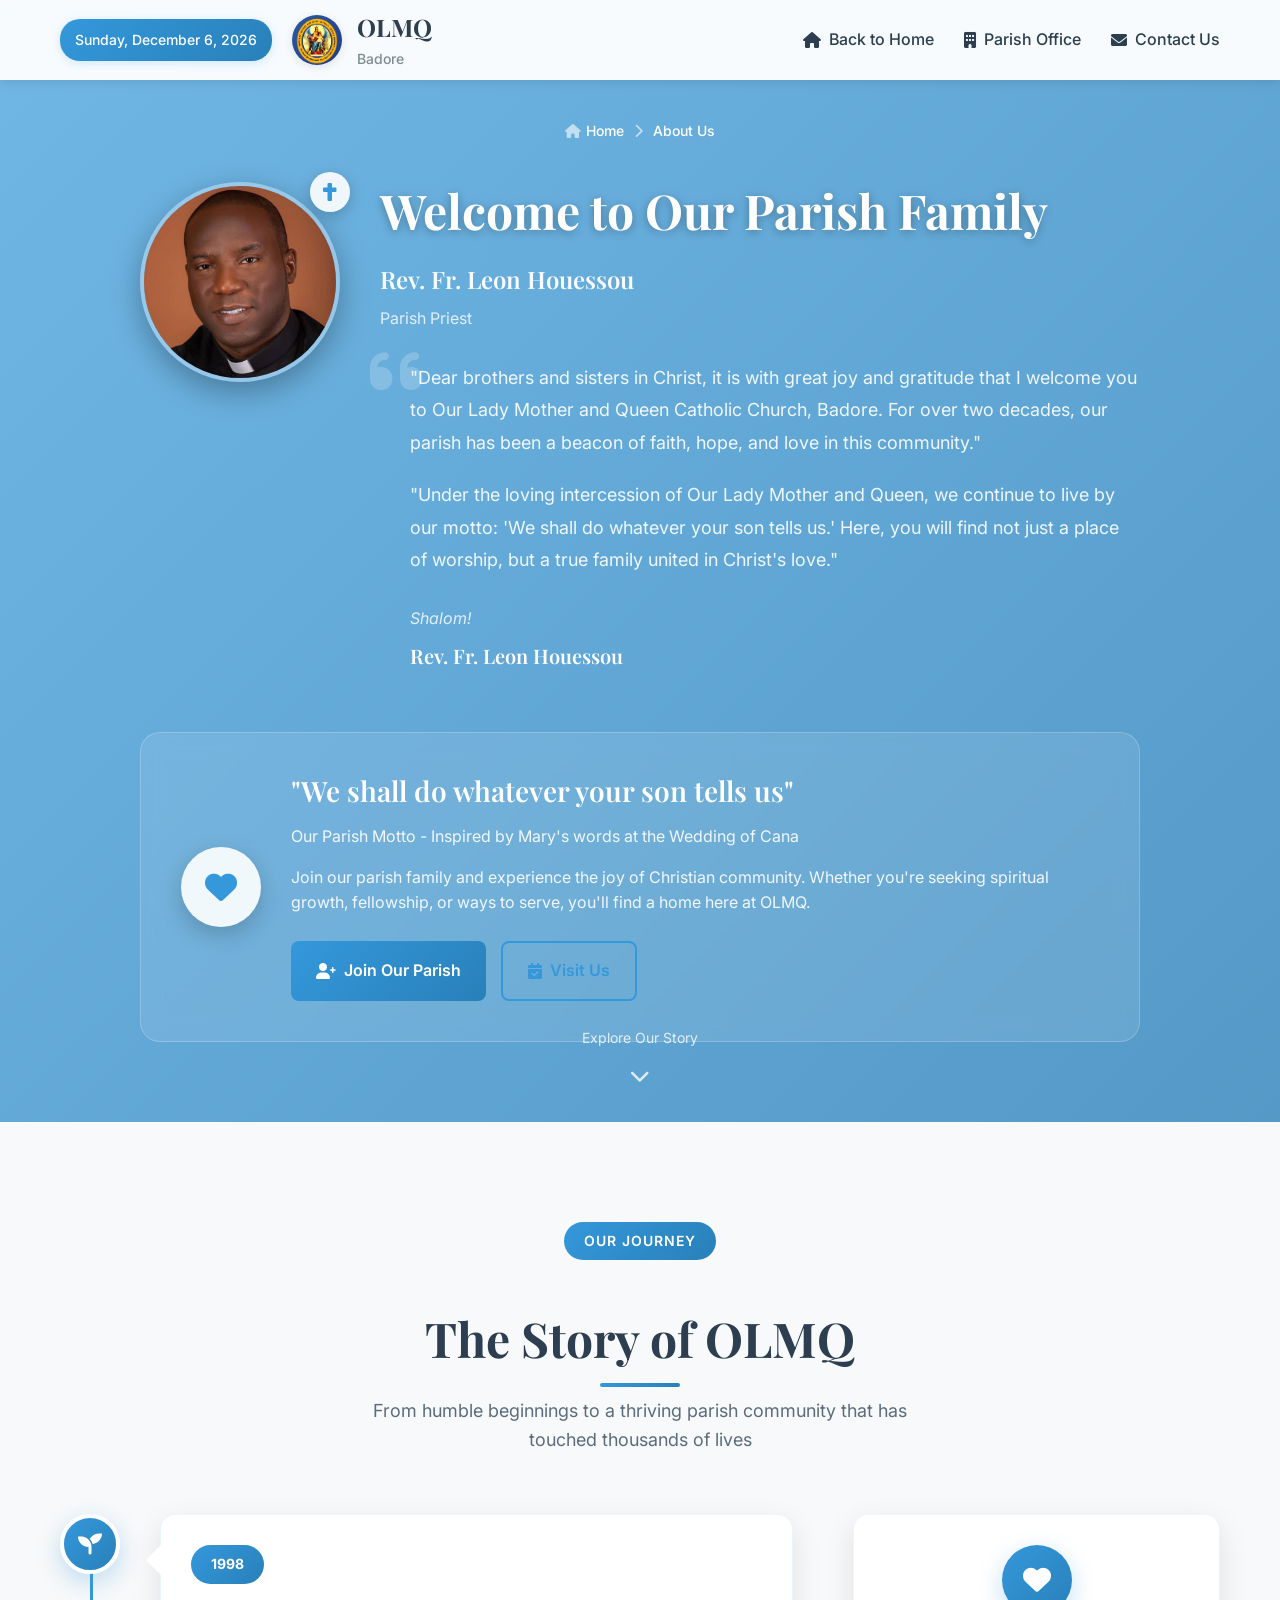
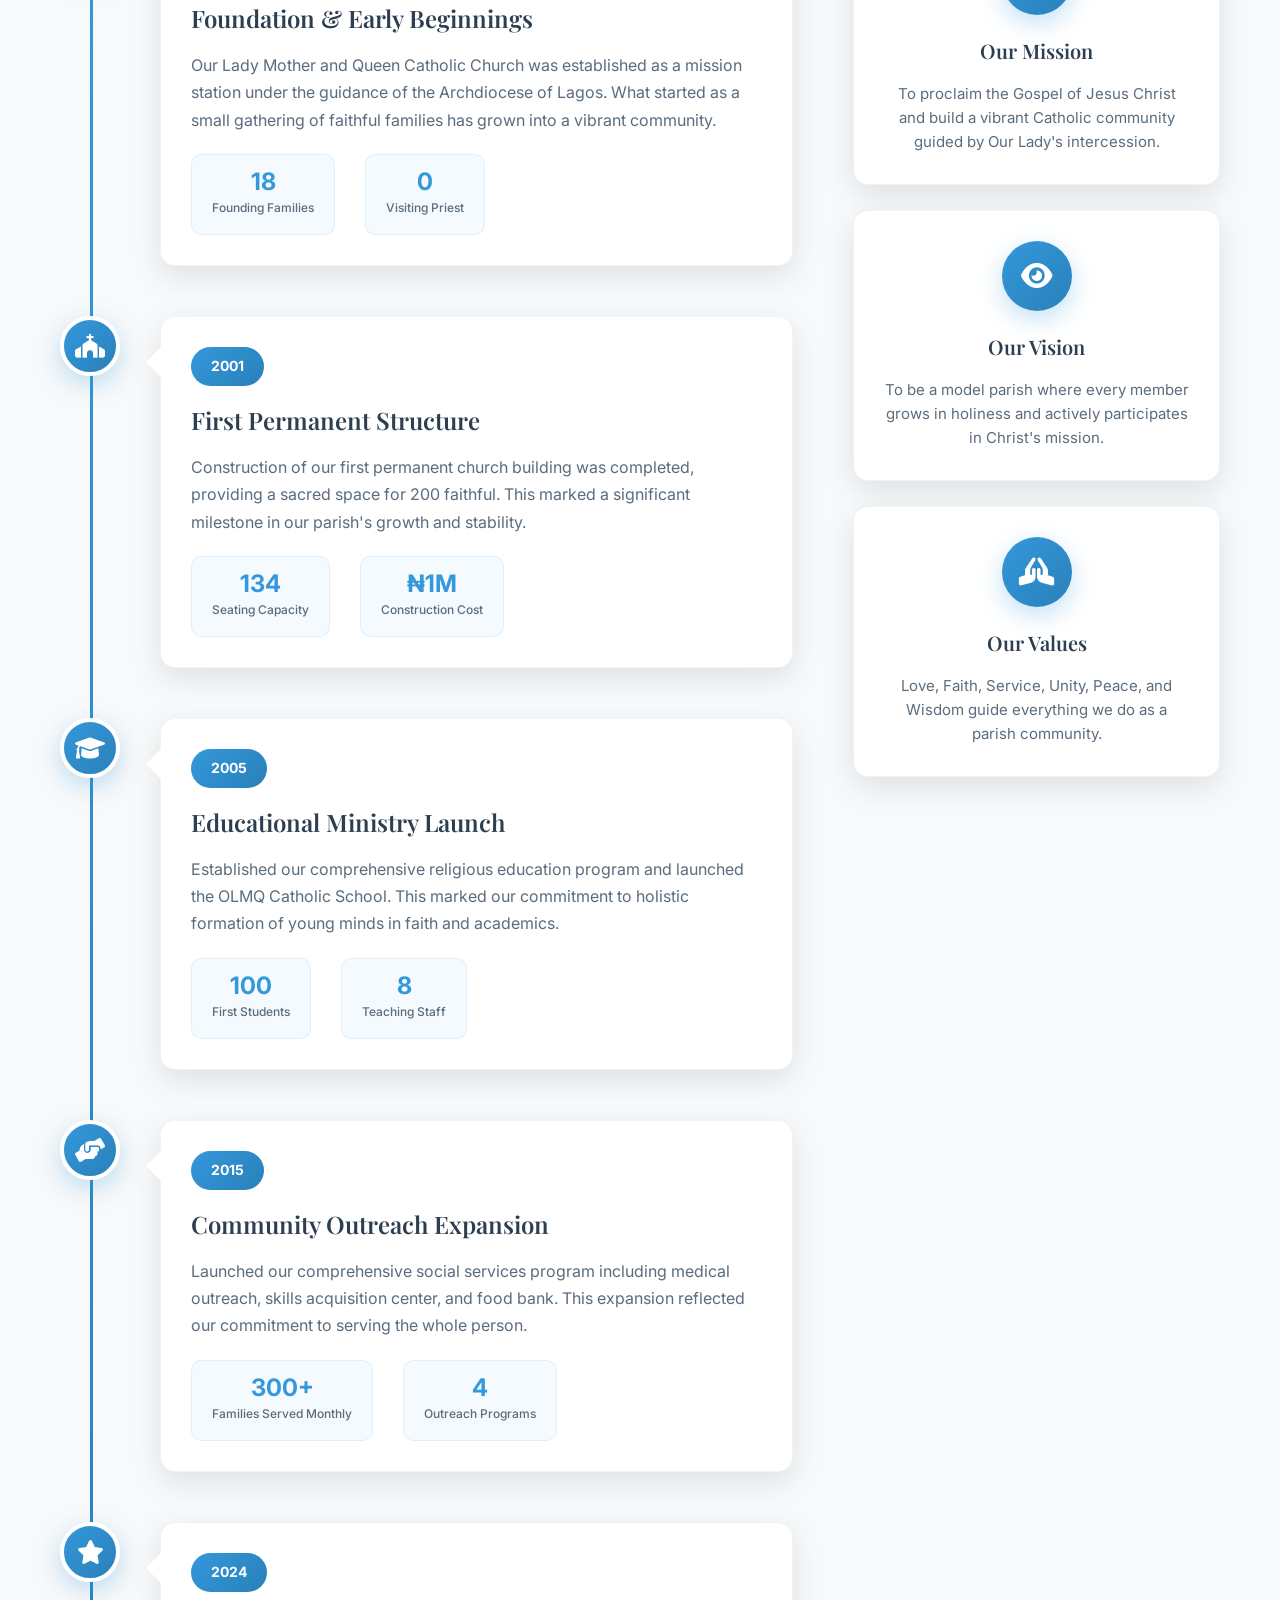
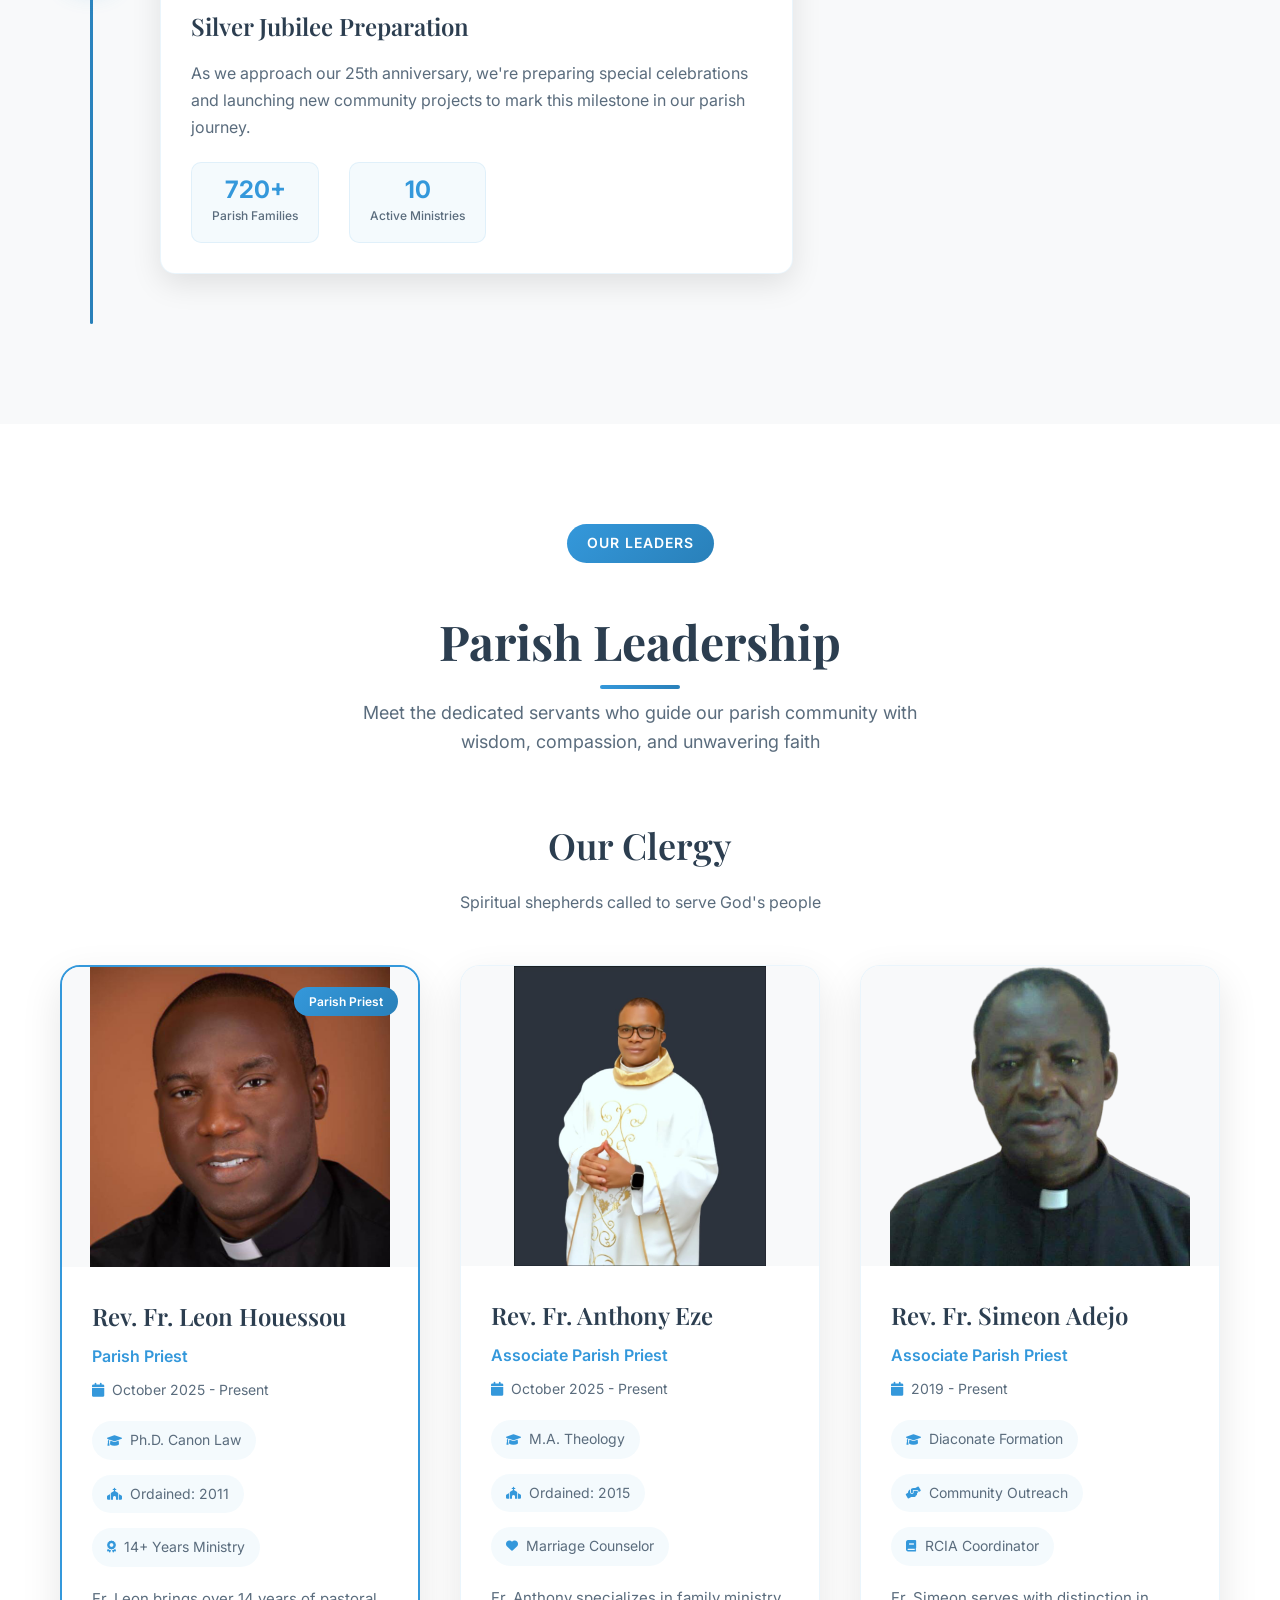
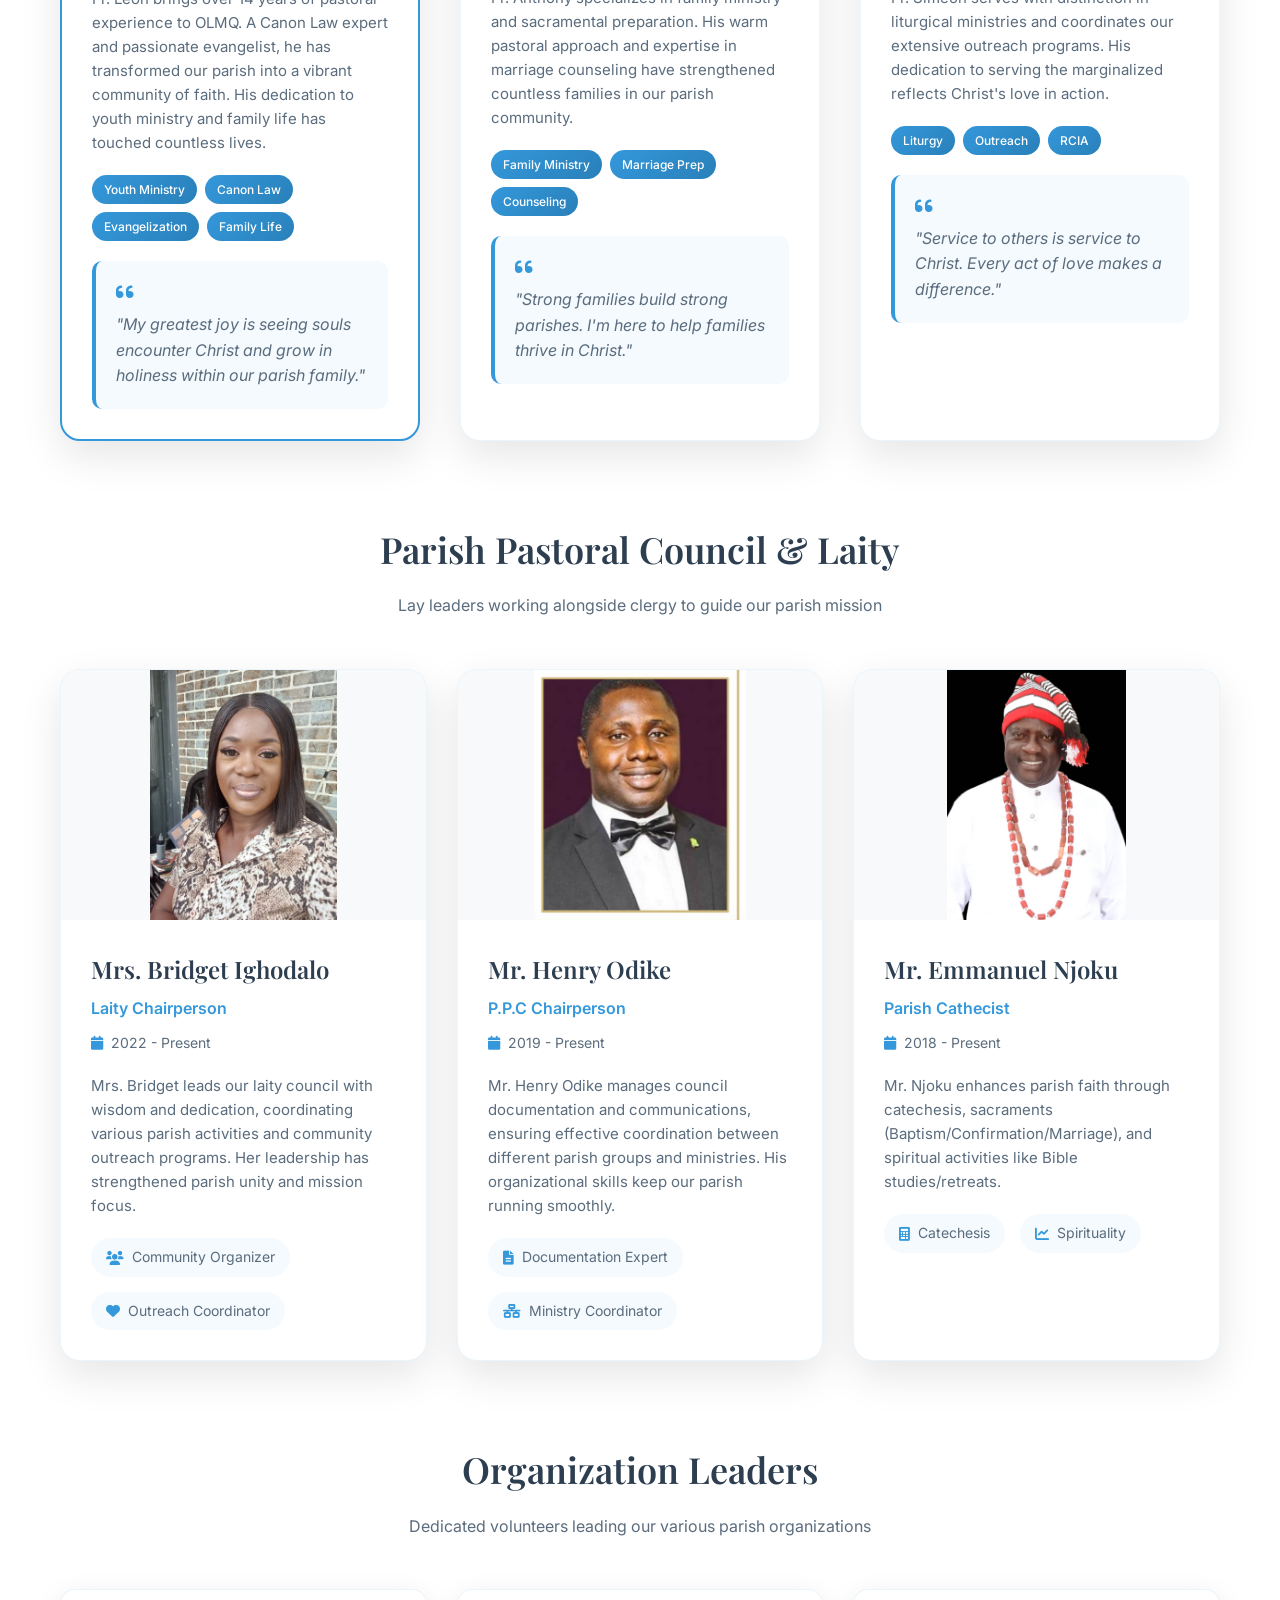
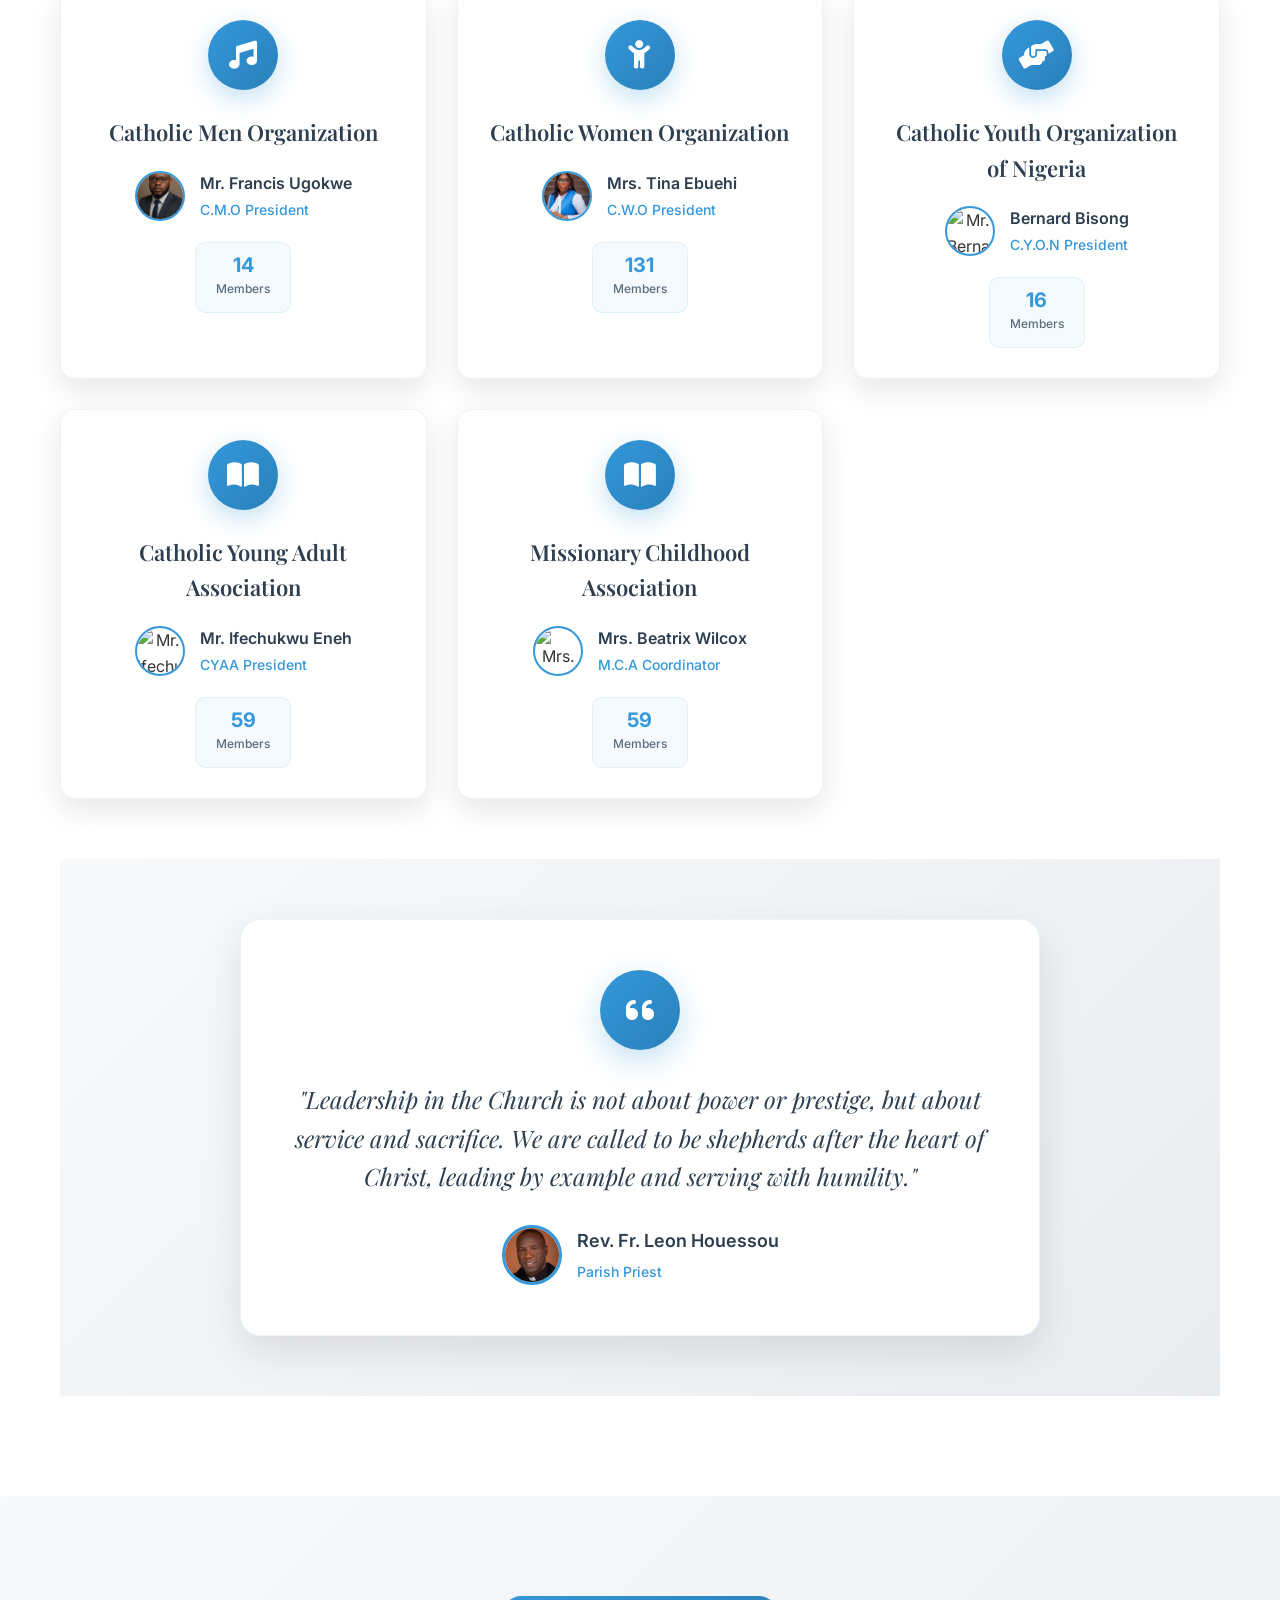
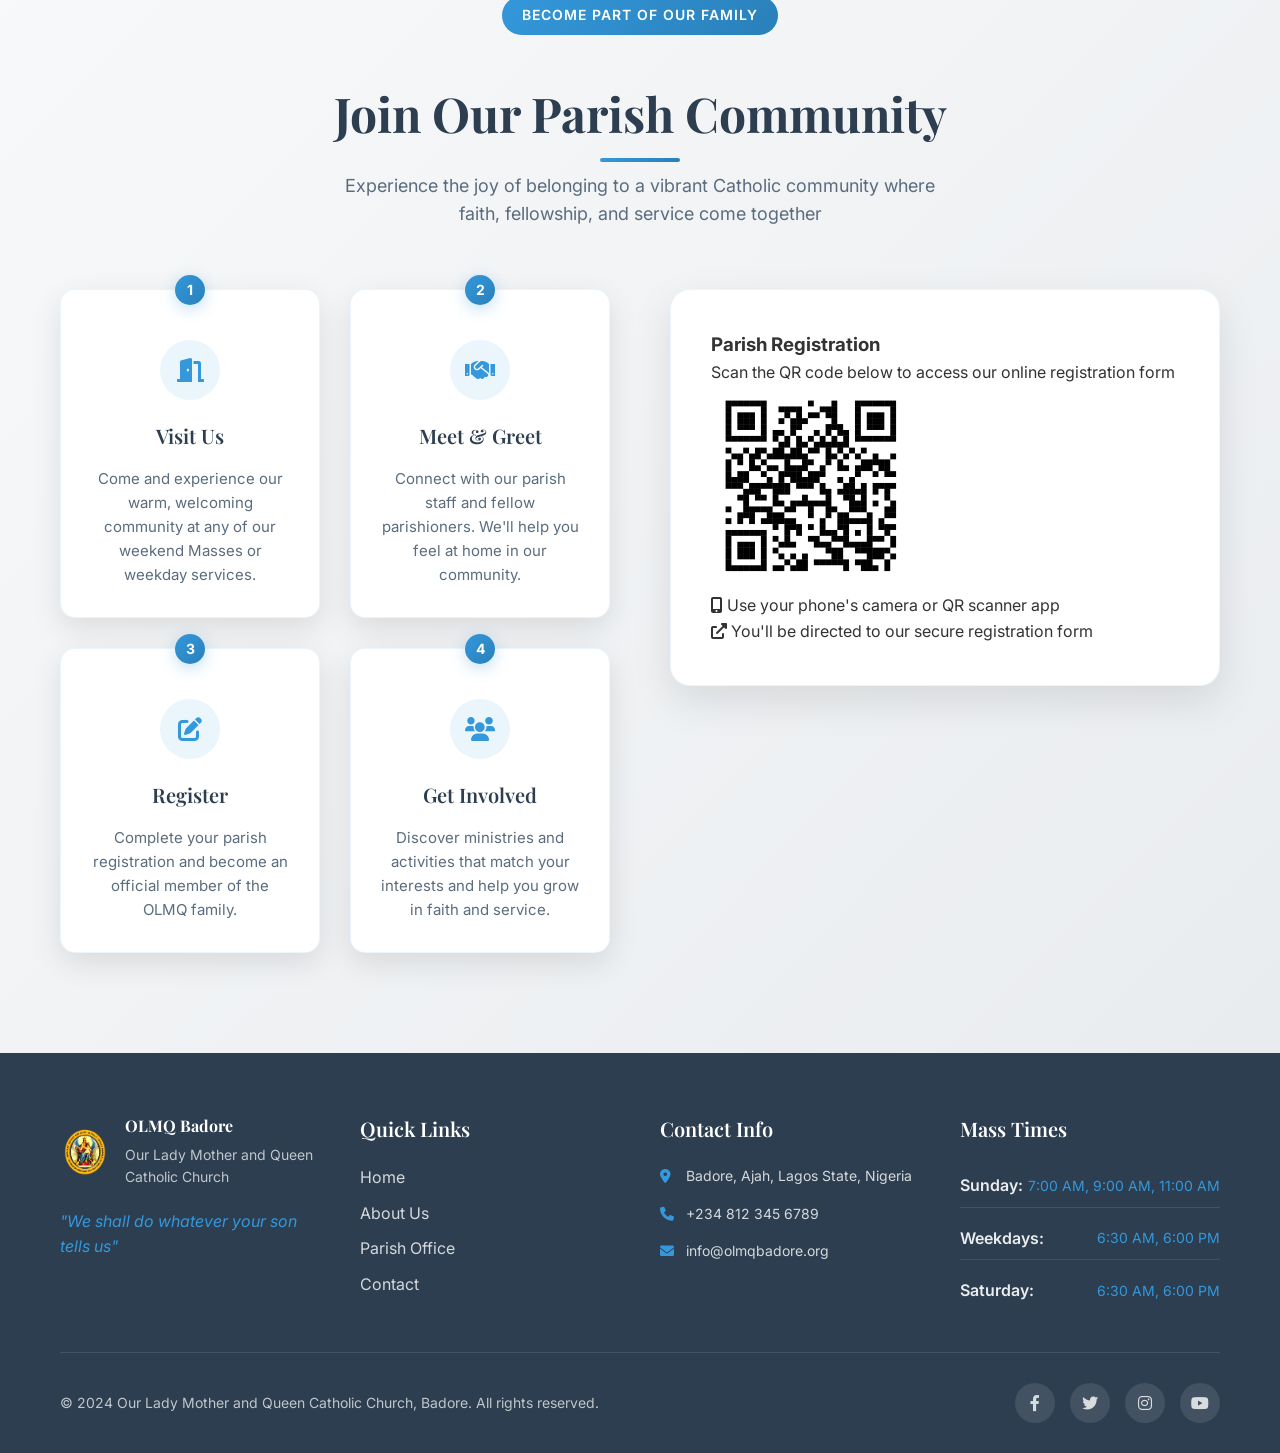
==== about.html @ 539c22cf "initial commit" ====
<!DOCTYPE html>
<html lang="en">
  <head>
    <meta charset="UTF-8" />
    <meta name="viewport" content="width=device-width, initial-scale=1.0" />
    <title>About Us - Our Lady Mother and Queen Catholic Church, Badore</title>

    <!-- CSS Files -->
    <link rel="stylesheet" href="assets/css/about.css" />

    <!-- Font Awesome -->
    <link
      rel="stylesheet"
      href="https://cdnjs.cloudflare.com/ajax/libs/font-awesome/6.0.0/css/all.min.css"
    />

    <!-- Google Fonts -->
    <link
      href="https://fonts.googleapis.com/css2?family=Playfair+Display:wght@400;600;700&family=Inter:wght@300;400;500;600;700&display=swap"
      rel="stylesheet"
    />
  </head>
  <body>
    <!-- Navigation -->
    <nav id="navbar" class="navbar">
      <div class="nav-container">
        <div class="nav-left">
          <div class="current-date-display">
            <span class="current-date">Loading date...</span>
          </div>

          <div class="nav-logo">
            <img src="assets/img/logo.png" alt="OLMQ Logo" class="logo-img" />
            <div class="logo-text">
              <h3>OLMQ</h3>
              <span>Badore</span>
            </div>
          </div>
        </div>

        <div class="nav-menu" id="nav-menu">
          <a href="index.html" class="nav-link">
            <i class="fas fa-home"></i>
            <span>Back to Home</span>
          </a>
          <a href="parish-office.html" class="nav-link">
            <i class="fas fa-building"></i>
            <span>Parish Office</span>
          </a>
          <a href="index.html#contact" class="nav-link">
            <i class="fas fa-envelope"></i>
            <span>Contact Us</span>
          </a>
        </div>

        <div class="nav-toggle" id="nav-toggle">
          <span></span>
          <span></span>
          <span></span>
        </div>
      </div>
    </nav>

    <!-- Hero Section -->
    <section class="hero-section">
      <div class="hero-background">
        <div class="hero-overlay"></div>
        <img
          src="https://images.unsplash.com/photo-1520637736862-4d197d17c55a?ixlib=rb-4.0.3&auto=format&fit=crop&w=1920&q=80"
          alt="Church Interior"
          class="hero-bg-img"
        />
      </div>

      <div class="hero-content">
        <div class="container">
          <!-- Breadcrumb -->
          <nav class="breadcrumb">
            <a href="index.html">
              <i class="fas fa-home"></i>
              <span>Home</span>
            </a>
            <i class="fas fa-chevron-right"></i>
            <span>About Us</span>
          </nav>

          <!-- Parish Priest Welcome -->
          <div class="priest-welcome">
            <div class="priest-welcome-content">
              <div class="priest-image">
                <img
                  src="assets/img/pp.jpg"
                  alt="Parish Priest"
                  class="priest-photo"
                />
                <div class="priest-blessing">
                  <i class="fas fa-cross"></i>
                </div>
              </div>

              <div class="welcome-message">
                <div class="welcome-header">
                  <h1>Welcome to Our Parish Family</h1>
                  <div class="priest-info">
                    <h3>Rev. Fr. Leon Houessou</h3>
                    <p>Parish Priest</p>
                  </div>
                </div>

                <div class="welcome-text">
                  <div class="quote-mark">
                    <i class="fas fa-quote-left"></i>
                  </div>
                  <p class="welcome-paragraph">
                    "Dear brothers and sisters in Christ, it is with great joy
                    and gratitude that I welcome you to Our Lady Mother and
                    Queen Catholic Church, Badore. For over two decades, our
                    parish has been a beacon of faith, hope, and love in this
                    community."
                  </p>
                  <p class="welcome-paragraph">
                    "Under the loving intercession of Our Lady Mother and Queen,
                    we continue to live by our motto: 'We shall do whatever your
                    son tells us.' Here, you will find not just a place of
                    worship, but a true family united in Christ's love."
                  </p>
                  <div class="priest-signature">
                    <span>Shalom!</span>
                    <div class="signature">Rev. Fr. Leon Houessou</div>
                  </div>
                </div>
              </div>
            </div>
          </div>

          <!-- Parish Motto -->
          <div class="parish-motto">
            <div class="motto-icon">
              <i class="fas fa-heart"></i>
            </div>
            <div class="motto-text">
              <div class="motto-content">
                <h4>"We shall do whatever your son tells us"</h4>
                <p>
                  Our Parish Motto - Inspired by Mary's words at the Wedding of
                  Cana
                </p>
                <p>
                  Join our parish family and experience the joy of Christian
                  community. Whether you're seeking spiritual growth,
                  fellowship, or ways to serve, you'll find a home here at OLMQ.
                </p>
              </div>
              <div class="cta-buttons">
                <a href="#join-parish" class="btn btn-primary cta-btn">
                  <i class="fas fa-user-plus"></i>
                  Join Our Parish
                </a>
                <a href="index.html#contact" class="btn btn-secondary cta-btn">
                  <i class="fas fa-calendar-check"></i>
                  Visit Us
                </a>
              </div>
            </div>
          </div>
        </div>
      </div>

      <!-- Scroll Indicator -->
      <div class="scroll-indicator">
        <div class="scroll-text">Explore Our Story</div>
        <div class="scroll-arrow">
          <i class="fas fa-chevron-down"></i>
        </div>
      </div>
    </section>

    <!-- Our Story Section -->
    <section class="our-story-section" id="our-story">
      <div class="container">
        <div class="section-header">
          <span class="section-subtitle">Our Journey</span>
          <h2>The Story of OLMQ</h2>
          <p>
            From humble beginnings to a thriving parish community that has
            touched thousands of lives
          </p>
        </div>

        <div class="story-content">
          <!-- Story Timeline -->
          <div class="story-timeline">
            <div class="timeline-item" data-year="1998">
              <div class="timeline-marker">
                <div class="timeline-icon">
                  <i class="fas fa-seedling"></i>
                </div>
              </div>
              <div class="timeline-content">
                <div class="timeline-year">1998</div>
                <h3>Foundation & Early Beginnings</h3>
                <p>
                  Our Lady Mother and Queen Catholic Church was established as a
                  mission station under the guidance of the Archdiocese of
                  Lagos. What started as a small gathering of faithful families
                  has grown into a vibrant community.
                </p>
                <div class="timeline-stats">
                  <div class="stat">
                    <span class="stat-number">25</span>
                    <span class="stat-label">Founding Families</span>
                  </div>
                  <div class="stat">
                    <span class="stat-number">1</span>
                    <span class="stat-label">Visiting Priest</span>
                  </div>
                </div>
              </div>
            </div>

            <div class="timeline-item" data-year="2001">
              <div class="timeline-marker">
                <div class="timeline-icon">
                  <i class="fas fa-church"></i>
                </div>
              </div>
              <div class="timeline-content">
                <div class="timeline-year">2001</div>
                <h3>First Permanent Structure</h3>
                <p>
                  Construction of our first permanent church building was
                  completed, providing a sacred space for 200 faithful. This
                  marked a significant milestone in our parish's growth and
                  stability.
                </p>
                <div class="timeline-stats">
                  <div class="stat">
                    <span class="stat-number">200</span>
                    <span class="stat-label">Seating Capacity</span>
                  </div>
                  <div class="stat">
                    <span class="stat-number">₦2M</span>
                    <span class="stat-label">Construction Cost</span>
                  </div>
                </div>
              </div>
            </div>

            <div class="timeline-item" data-year="2005">
              <div class="timeline-marker">
                <div class="timeline-icon">
                  <i class="fas fa-graduation-cap"></i>
                </div>
              </div>
              <div class="timeline-content">
                <div class="timeline-year">2005</div>
                <h3>Educational Ministry Launch</h3>
                <p>
                  Established our comprehensive religious education program and
                  launched the OLMQ Catholic School. This marked our commitment
                  to holistic formation of young minds in faith and academics.
                </p>
                <div class="timeline-stats">
                  <div class="stat">
                    <span class="stat-number">150</span>
                    <span class="stat-label">First Students</span>
                  </div>
                  <div class="stat">
                    <span class="stat-number">12</span>
                    <span class="stat-label">Teaching Staff</span>
                  </div>
                </div>
              </div>
            </div>

            <div class="timeline-item" data-year="2015">
              <div class="timeline-marker">
                <div class="timeline-icon">
                  <i class="fas fa-hands-helping"></i>
                </div>
              </div>
              <div class="timeline-content">
                <div class="timeline-year">2015</div>
                <h3>Community Outreach Expansion</h3>
                <p>
                  Launched our comprehensive social services program including
                  medical outreach, skills acquisition center, and food bank.
                  This expansion reflected our commitment to serving the whole
                  person.
                </p>
                <div class="timeline-stats">
                  <div class="stat">
                    <span class="stat-number">500+</span>
                    <span class="stat-label">Families Served Monthly</span>
                  </div>
                  <div class="stat">
                    <span class="stat-number">8</span>
                    <span class="stat-label">Outreach Programs</span>
                  </div>
                </div>
              </div>
            </div>

            <div class="timeline-item" data-year="2024">
              <div class="timeline-marker">
                <div class="timeline-icon">
                  <i class="fas fa-star"></i>
                </div>
              </div>
              <div class="timeline-content">
                <div class="timeline-year">2024</div>
                <h3>Silver Jubilee Preparation</h3>
                <p>
                  As we approach our 25th anniversary, we're preparing special
                  celebrations and launching new community projects to mark this
                  milestone in our parish journey.
                </p>
                <div class="timeline-stats">
                  <div class="stat">
                    <span class="stat-number">1200+</span>
                    <span class="stat-label">Parish Families</span>
                  </div>
                  <div class="stat">
                    <span class="stat-number">18</span>
                    <span class="stat-label">Active Ministries</span>
                  </div>
                </div>
              </div>
            </div>
          </div>

          <!-- Story Highlights -->
          <div class="story-highlights">
            <div class="highlight-card">
              <div class="highlight-icon">
                <i class="fas fa-heart"></i>
              </div>
              <h4>Our Mission</h4>
              <p>
                To proclaim the Gospel of Jesus Christ and build a vibrant
                Catholic community guided by Our Lady's intercession.
              </p>
            </div>

            <div class="highlight-card">
              <div class="highlight-icon">
                <i class="fas fa-eye"></i>
              </div>
              <h4>Our Vision</h4>
              <p>
                To be a model parish where every member grows in holiness and
                actively participates in Christ's mission.
              </p>
            </div>

            <div class="highlight-card">
              <div class="highlight-icon">
                <i class="fas fa-hands-praying"></i>
              </div>
              <h4>Our Values</h4>
              <p>
                Love, Faith, Service, Unity, Peace, and Wisdom guide everything
                we do as a parish community.
              </p>
            </div>
          </div>
        </div>
      </div>
    </section>

    <!-- Leadership Team Section -->
    <section class="leadership-section" id="leadership">
      <div class="container">
        <div class="section-header">
          <span class="section-subtitle">Our Leaders</span>
          <h2>Parish Leadership</h2>
          <p>
            Meet the dedicated servants who guide our parish community with
            wisdom, compassion, and unwavering faith
          </p>
        </div>

        <!-- Clergy Section -->
        <div class="clergy-section">
          <div class="subsection-header">
            <h3>Our Clergy</h3>
            <p>Spiritual shepherds called to serve God's people</p>
          </div>

          <div class="clergy-grid">
            <div class="leader-card clergy-card featured">
              <div class="leader-image-container">
                <img
                  src="assets/img/pp.jpg"
                  alt="Rev. Fr. Leon Houessou"
                  class="leader-image"
                />
                <div class="leader-overlay">
                  <div class="leader-blessing">
                    <i class="fas fa-cross"></i>
                  </div>
                  <div class="leader-contact">
                    <a href="mailto:fr.leo@olmqbadore.org" class="contact-btn">
                      <i class="fas fa-envelope"></i>
                    </a>
                    <a href="tel:+2348123456789" class="contact-btn">
                      <i class="fas fa-phone"></i>
                    </a>
                  </div>
                </div>
              </div>

              <div class="leader-info">
                <div class="leader-header">
                  <h4 class="leader-name">Rev. Fr. Leon Houessou</h4>
                  <p class="leader-position">Parish Priest</p>
                  <div class="leader-tenure">
                    <i class="fas fa-calendar"></i>
                    <span>October 2025 - Present</span>
                  </div>
                </div>

                <div class="leader-credentials">
                  <div class="credential">
                    <i class="fas fa-graduation-cap"></i>
                    <span>Ph.D. Canon Law</span>
                  </div>
                  <div class="credential">
                    <i class="fas fa-church"></i>
                    <span>Ordained: 2011</span>
                  </div>
                  <div class="credential">
                    <i class="fas fa-award"></i>
                    <span>14+ Years Ministry</span>
                  </div>
                </div>

                <p class="leader-bio">
                  Fr. Leon brings over 14 years of pastoral experience to OLMQ. A
                  Canon Law expert and passionate evangelist, he has transformed
                  our parish into a vibrant community of faith. His dedication
                  to youth ministry and family life has touched countless lives.
                </p>

                <div class="leader-specialties">
                  <span class="specialty">Youth Ministry</span>
                  <span class="specialty">Canon Law</span>
                  <span class="specialty">Evangelization</span>
                  <span class="specialty">Family Life</span>
                </div>

                <div class="leader-quote">
                  <i class="fas fa-quote-left"></i>
                  <p>
                    "My greatest joy is seeing souls encounter Christ and grow
                    in holiness within our parish family."
                  </p>
                </div>
              </div>
            </div>

            <div class="leader-card clergy-card">
              <div class="leader-image-container">
                <img
                  src="assets/img/app.jpg"
                  alt="Rev. Fr. Anthony Eze"
                  class="leader-image"
                />
                <div class="leader-overlay">
                  <div class="leader-blessing">
                    <i class="fas fa-cross"></i>
                  </div>
                  <div class="leader-contact">
                    <a href="mailto:fr.john@olmqbadore.org" class="contact-btn">
                      <i class="fas fa-envelope"></i>
                    </a>
                    <a href="tel:+2348123456790" class="contact-btn">
                      <i class="fas fa-phone"></i>
                    </a>
                  </div>
                </div>
              </div>

              <div class="leader-info">
                <div class="leader-header">
                  <h4 class="leader-name">Rev. Fr. Anthony Eze</h4>
                  <p class="leader-position">Associate Parish Priest</p>
                  <div class="leader-tenure">
                    <i class="fas fa-calendar"></i>
                    <span>October 2025 - Present</span>
                  </div>
                </div>

                <div class="leader-credentials">
                  <div class="credential">
                    <i class="fas fa-graduation-cap"></i>
                    <span>M.A. Theology</span>
                  </div>
                  <div class="credential">
                    <i class="fas fa-church"></i>
                    <span>Ordained: 2015</span>
                  </div>
                  <div class="credential">
                    <i class="fas fa-heart"></i>
                    <span>Marriage Counselor</span>
                  </div>
                </div>

                <p class="leader-bio">
                  Fr. Anthony specializes in family ministry and sacramental
                  preparation. His warm pastoral approach and expertise in
                  marriage counseling have strengthened countless families in
                  our parish community.
                </p>

                <div class="leader-specialties">
                  <span class="specialty">Family Ministry</span>
                  <span class="specialty">Marriage Prep</span>
                  <span class="specialty">Counseling</span>
                </div>

                <div class="leader-quote">
                  <i class="fas fa-quote-left"></i>
                  <p>
                    "Strong families build strong parishes. I'm here to help
                    families thrive in Christ."
                  </p>
                </div>
              </div>
            </div>

            <div class="leader-card clergy-card">
              <div class="leader-image-container">
                <img
                  src="assets/img/app2.png"
                  alt="Rev. Fr. Simeon Adejo"
                  class="leader-image"
                />
                <div class="leader-overlay">
                  <div class="leader-blessing">
                    <i class="fas fa-hands-praying"></i>
                  </div>
                  <div class="leader-contact">
                    <a
                      href="mailto:deacon.paul@olmqbadore.org"
                      class="contact-btn"
                    >
                      <i class="fas fa-envelope"></i>
                    </a>
                    <a href="tel:+2348123456791" class="contact-btn">
                      <i class="fas fa-phone"></i>
                    </a>
                  </div>
                </div>
              </div>

              <div class="leader-info">
                <div class="leader-header">
                  <h4 class="leader-name">Rev. Fr. Simeon Adejo</h4>
                  <p class="leader-position">Associate Parish Priest</p>
                  <div class="leader-tenure">
                    <i class="fas fa-calendar"></i>
                    <span>2019 - Present</span>
                  </div>
                </div>

                <div class="leader-credentials">
                  <div class="credential">
                    <i class="fas fa-graduation-cap"></i>
                    <span>Diaconate Formation</span>
                  </div>
                  <div class="credential">
                    <i class="fas fa-hands-helping"></i>
                    <span>Community Outreach</span>
                  </div>
                  <div class="credential">
                    <i class="fas fa-book"></i>
                    <span>RCIA Coordinator</span>
                  </div>
                </div>

                <p class="leader-bio">
                  Fr. Simeon serves with distinction in liturgical ministries
                  and coordinates our extensive outreach programs. His
                  dedication to serving the marginalized reflects Christ's love
                  in action.
                </p>

                <div class="leader-specialties">
                  <span class="specialty">Liturgy</span>
                  <span class="specialty">Outreach</span>
                  <span class="specialty">RCIA</span>
                </div>

                <div class="leader-quote">
                  <i class="fas fa-quote-left"></i>
                  <p>
                    "Service to others is service to Christ. Every act of love
                    makes a difference."
                  </p>
                </div>
              </div>
            </div>
          </div>
        </div>

        <!-- Parish Council Section -->
        <div class="council-section">
          <div class="subsection-header">
            <h3>Parish Pastoral Council & Laity</h3>
            <p>
              Lay leaders working alongside clergy to guide our parish mission
            </p>
          </div>

          <div class="council-grid">
            <div class="leader-card council-card">
              <div class="leader-image-container">
                <img
                  src="assets/img/laity chairperson.jpg"
                  alt="Mrs. Bridget Ighodalo"
                  class="leader-image"
                />
                <div class="leader-overlay">
                  <div class="leader-contact">
                    <a
                      href="mailto:elen.bridget@gmail.com"
                      class="contact-btn"
                    >
                      <i class="fas fa-envelope"></i>
                    </a>
                    <a href="tel:+2348028762844" class="contact-btn">
                      <i class="fas fa-phone"></i>
                    </a>
                  </div>
                </div>
              </div>

              <div class="leader-info">
                <div class="leader-header">
                  <h4 class="leader-name">Mrs. Bridget Ighodalo</h4>
                  <p class="leader-position">Laity Chairperson</p>
                  <div class="leader-tenure">
                    <i class="fas fa-calendar"></i>
                    <span>2022 - Present</span>
                  </div>
                </div>

                <p class="leader-bio">
                  Mrs. Bridget leads our laity council with wisdom and dedication,
                  coordinating various parish activities and community outreach
                  programs. Her leadership has strengthened parish unity and
                  mission focus.
                </p>

                <div class="leader-achievements">
                  <div class="achievement">
                    <i class="fas fa-users"></i>
                    <span>Community Organizer</span>
                  </div>
                  <div class="achievement">
                    <i class="fas fa-heart"></i>
                    <span>Outreach Coordinator</span>
                  </div>
                </div>
              </div>
            </div>

            <div class="leader-card council-card">
              <div class="leader-image-container">
                <img
                  src="assets/img/ppc.jpg"
                  alt="Mr. Henry Odike"
                  class="leader-image"
                />
                <div class="leader-overlay">
                  <div class="leader-contact">
                    <a
                      href="mailto:david.okafor@olmqbadore.org"
                      class="contact-btn"
                    >
                      <i class="fas fa-envelope"></i>
                    </a>
                    <a href="tel:+2348123456793" class="contact-btn">
                      <i class="fas fa-phone"></i>
                    </a>
                  </div>
                </div>
              </div>

              <div class="leader-info">
                <div class="leader-header">
                  <h4 class="leader-name">Mr. Henry Odike</h4>
                  <p class="leader-position">P.P.C Chairperson</p>
                  <div class="leader-tenure">
                    <i class="fas fa-calendar"></i>
                    <span>2019 - Present</span>
                  </div>
                </div>

                <p class="leader-bio">
                  Mr. Henry Odike manages council documentation and communications,
                  ensuring effective coordination between different parish
                  groups and ministries. His organizational skills keep our
                  parish running smoothly.
                </p>

                <div class="leader-achievements">
                  <div class="achievement">
                    <i class="fas fa-file-alt"></i>
                    <span>Documentation Expert</span>
                  </div>
                  <div class="achievement">
                    <i class="fas fa-network-wired"></i>
                    <span>Ministry Coordinator</span>
                  </div>
                </div>
              </div>
            </div>

            <div class="leader-card council-card">
              <div class="leader-image-container">
                <img
                  src="assets/img/Cathecist.jpg"
                  alt="Mr. Emmanuel Njoku"
                  class="leader-image"
                />
                <div class="leader-overlay">
                  <div class="leader-contact">
                    <a
                      href="mailto:mary.ogundimu@olmqbadore.org"
                      class="contact-btn"
                    >
                      <i class="fas fa-envelope"></i>
                    </a>
                    <a href="tel:+2348123456794" class="contact-btn">
                      <i class="fas fa-phone"></i>
                    </a>
                  </div>
                </div>
              </div>

              <div class="leader-info">
                <div class="leader-header">
                  <h4 class="leader-name">Mr. Emmanuel Njoku</h4>
                  <p class="leader-position">Parish Cathecist</p>
                  <div class="leader-tenure">
                    <i class="fas fa-calendar"></i>
                    <span>2018 - Present</span>
                  </div>
                </div>

                <p class="leader-bio">
                  Mr. Njoku enhances parish faith through
                  catechesis, sacraments (Baptism/Confirmation/Marriage), and
                  spiritual activities like Bible studies/retreats.
                </p>

                <div class="leader-achievements">
                  <div class="achievement">
                    <i class="fas fa-calculator"></i>
                    <span>Catechesis</span>
                  </div>
                  <div class="achievement">
                    <i class="fas fa-chart-line"></i>
                    <span>Spirituality</span>
                  </div>
                </div>
              </div>
            </div>
          </div>
        </div>

        <!-- Ministry Leaders Section -->
        <div class="ministry-leaders-section">
          <div class="subsection-header">
            <h3>Organization Leaders</h3>
            <p>Dedicated volunteers leading our various parish organizations</p>
          </div>

          <div class="ministry-leaders-grid">
            <div class="ministry-leader-card">
              <div class="ministry-icon">
                <i class="fas fa-music"></i>
              </div>
              <div class="ministry-info">
                <h4>Catholic Men Organization</h4>
                <div class="ministry-leader">
                  <img
                    src="assets/img/cmo.jpg"
                    alt="Mr. Francis Ugokwe"
                    class="ministry-leader-img"
                  />
                  <div class="ministry-leader-info">
                    <h5>Mr. Francis Ugokwe</h5>
                    <p>C.M.O President</p>
                  </div>
                </div>

                <div class="ministry-stats">
                  <div class="stat">
                    <span class="stat-number">45</span>
                    <span class="stat-label">Members</span>
                  </div>
                </div>
              </div>
            </div>

            <div class="ministry-leader-card">
              <div class="ministry-icon">
                <i class="fas fa-child"></i>
              </div>
              <div class="ministry-info">
                <h4>Catholic Women Organization</h4>
                <div class="ministry-leader">
                  <img
                    src="assets/img/cwo.jpg"
                    alt="Mrs. Tina Ebuehi"
                    class="ministry-leader-img"
                  />
                  <div class="ministry-leader-info">
                    <h5>Mrs. Tina Ebuehi</h5>
                    <p>C.W.O President</p>
                  </div>
                </div>
                <div class="ministry-stats">
                  <div class="stat">
                    <span class="stat-number">400</span>
                    <span class="stat-label">Members</span>
                  </div>
                </div>
              </div>
            </div>

            <div class="ministry-leader-card">
              <div class="ministry-icon">
                <i class="fas fa-hands-helping"></i>
              </div>
              <div class="ministry-info">
                <h4>Catholic Youth Organization of Nigeria</h4>
                <div class="ministry-leader">
                  <img
                    src="assets/img/cyon.jpg"
                    alt="Mr. Bernard Bisong"
                    class="ministry-leader-img"
                  />
                  <div class="ministry-leader-info">
                    <h5>Bernard Bisong</h5>
                    <p>C.Y.O.N President</p>
                  </div>
                </div>
                <div class="ministry-stats">
                  <div class="stat">
                    <span class="stat-number">50</span>
                    <span class="stat-label">Members</span>
                  </div>
                </div>
              </div>
            </div>

            <div class="ministry-leader-card">
              <div class="ministry-icon">
                <i class="fas fa-book-open"></i>
              </div>
              <div class="ministry-info">
                <h4>Catholic Young Adult Association</h4>
                <div class="ministry-leader">
                  <img
                    src="assets/img/cyaa.jpg"
                    alt="Mr. Ifechukwu Eneh"
                    class="ministry-leader-img"
                  />
                  <div class="ministry-leader-info">
                    <h5>Mr. Ifechukwu Eneh</h5>
                    <p>CYAA President</p>
                  </div>
                </div>
                <div class="ministry-stats">
                  <div class="stat">
                    <span class="stat-number">180</span>
                    <span class="stat-label">Members</span>
                  </div>
                </div>
              </div>
            </div>

            <div class="ministry-leader-card">
              <div class="ministry-icon">
                <i class="fas fa-book-open"></i>
              </div>
              <div class="ministry-info">
                <h4>Missionary Childhood Association</h4>
                <div class="ministry-leader">
                  <img
                    src="assets/img/mca.jpg"
                    alt="Mrs. Beatrice Wilcox"
                    class="ministry-leader-img"
                  />
                  <div class="ministry-leader-info">
                    <h5>Mrs. Beatrix Wilcox</h5>
                    <p>M.C.A Coordinator</p>
                    <p></p>
                  </div>
                </div>
                <div class="ministry-stats">
                  <div class="stat">
                    <span class="stat-number">180</span>
                    <span class="stat-label">Members</span>
                  </div>
                </div>
              </div>
            </div>
          </div>
        </div>

        <!-- Leadership Quote Section -->
        <div class="leadership-quote-section">
          <div class="quote-container">
            <div class="quote-icon">
              <i class="fas fa-quote-left"></i>
            </div>
            <blockquote class="leadership-quote">
              "Leadership in the Church is not about power or prestige, but
              about service and sacrifice. We are called to be shepherds after
              the heart of Christ, leading by example and serving with
              humility."
            </blockquote>
            <cite class="quote-author">
              <img
                src="assets/img/pp.jpg"
                alt="Rev. Fr. Leon Houessou"
                class="author-img"
              />
              <div class="author-info">
                <span class="author-name">Rev. Fr. Leon Houessou</span>
                <span class="author-title">Parish Priest</span>
              </div>
            </cite>
          </div>
        </div>
      </div>
    </section>

    <!-- Join Parish Section -->
    <section class="join-parish-section" id="join-parish">
      <div class="container">
        <div class="section-header">
          <span class="section-subtitle">Become Part of Our Family</span>
          <h2>Join Our Parish Community</h2>
          <p>
            Experience the joy of belonging to a vibrant Catholic community
            where faith, fellowship, and service come together
          </p>
        </div>

        <div class="join-content">
          <div class="join-steps">
            <div class="step-card">
              <div class="step-number">1</div>
              <div class="step-icon">
                <i class="fas fa-door-open"></i>
              </div>
              <h4>Visit Us</h4>
              <p>
                Come and experience our warm, welcoming community at any of our
                weekend Masses or weekday services.
              </p>
            </div>

            <div class="step-card">
              <div class="step-number">2</div>
              <div class="step-icon">
                <i class="fas fa-handshake"></i>
              </div>
              <h4>Meet & Greet</h4>
              <p>
                Connect with our parish staff and fellow parishioners. We'll
                help you feel at home in our community.
              </p>
            </div>

            <div class="step-card">
              <div class="step-number">3</div>
              <div class="step-icon">
                <i class="fas fa-edit"></i>
              </div>
              <h4>Register</h4>
              <p>
                Complete your parish registration and become an official member
                of the OLMQ family.
              </p>
            </div>

            <div class="step-card">
              <div class="step-number">4</div>
              <div class="step-icon">
                <i class="fas fa-users"></i>
              </div>
              <h4>Get Involved</h4>
              <p>
                Discover ministries and activities that match your interests and
                help you grow in faith and service.
              </p>
            </div>
          </div>

          <div class="join-form-container">
            <div class="qr-code-container">
              <div class="qr-code-header">
                <h3>Parish Registration</h3>
                <p>
                  Scan the QR code below to access our online registration form
                </p>
              </div>
              <div class="qr-code-image">
                <img
                  src="assets/img/parish_reg_qr.jpg"
                  alt="Parish Registration QR Code"
                  class="qr-code"
                  style="width: 200px; height: 200px"
                />
              </div>
              <div class="qr-code-instructions">
                <p>
                  <i class="fas fa-mobile-alt"></i> Use your phone's camera or
                  QR scanner app
                </p>
                <p>
                  <i class="fas fa-external-link-alt"></i> You'll be directed to
                  our secure registration form
                </p>
              </div>
            </div>
          </div>
        </div>
      </div>
    </section>

    <!-- Footer -->
    <footer class="footer">
      <div class="container">
        <div class="footer-content">
          <div class="footer-section">
            <div class="footer-logo">
              <img
                src="assets/img/logo.png"
                alt="OLMQ Logo"
                class="footer-logo-img"
              />
              <div class="footer-logo-text">
                <h4>OLMQ Badore</h4>
                <p>Our Lady Mother and Queen Catholic Church</p>
              </div>
            </div>
            <p class="footer-motto">"We shall do whatever your son tells us"</p>
          </div>

          <div class="footer-section">
            <h5>Quick Links</h5>
            <ul class="footer-links">
              <li><a href="index.html">Home</a></li>
              <li><a href="about.html">About Us</a></li>
              <li><a href="parish-office.html">Parish Office</a></li>
              <li><a href="index.html#contact">Contact</a></li>
            </ul>
          </div>

          <div class="footer-section">
            <h5>Contact Info</h5>
            <div class="contact-info">
              <div class="contact-item">
                <i class="fas fa-map-marker-alt"></i>
                <span>Badore, Ajah, Lagos State, Nigeria</span>
              </div>
              <div class="contact-item">
                <i class="fas fa-phone"></i>
                <span>+234 812 345 6789</span>
              </div>
              <div class="contact-item">
                <i class="fas fa-envelope"></i>
                <span>info@olmqbadore.org</span>
              </div>
            </div>
          </div>

          <div class="footer-section">
            <h5>Mass Times</h5>
            <div class="mass-times">
              <div class="mass-time">
                <span class="day">Sunday:</span>
                <span class="time">7:00 AM, 9:00 AM, 11:00 AM</span>
              </div>
              <div class="mass-time">
                <span class="day">Weekdays:</span>
                <span class="time">6:30 AM, 6:00 PM</span>
              </div>
              <div class="mass-time">
                <span class="day">Saturday:</span>
                <span class="time">6:30 AM, 6:00 PM</span>
              </div>
            </div>
          </div>
        </div>

        <div class="footer-bottom">
          <div class="footer-bottom-content">
            <p>
              &copy; 2024 Our Lady Mother and Queen Catholic Church, Badore. All
              rights reserved.
            </p>
            <div class="social-links">
              <a href="#" class="social-link">
                <i class="fab fa-facebook-f"></i>
              </a>
              <a href="#" class="social-link">
                <i class="fab fa-twitter"></i>
              </a>
              <a href="#" class="social-link">
                <i class="fab fa-instagram"></i>
              </a>
              <a href="#" class="social-link">
                <i class="fab fa-youtube"></i>
              </a>
            </div>
          </div>
        </div>
      </div>
    </footer>

    <script src="assets/js/about.js"></script>
  </body>
</html>
---- assets/css/about.css ----
/* ===== RESET & BASE ===== */
* {
    margin: 0;
    padding: 0;
    box-sizing: border-box;
}

body {
    font-family: 'Inter', sans-serif;
    line-height: 1.6;
    color: #333;
    overflow-x: hidden;
}

/* ===== NAVIGATION (Same as parish-office.css) ===== */
.navbar {
    position: fixed;
    top: 0;
    width: 100%;
    background: rgba(255, 255, 255, 0.95);
    -webkit-backdrop-filter: blur(10px);
    backdrop-filter: blur(10px);
    z-index: 1000;
    transition: all 0.3s ease;
    box-shadow: 0 2px 20px rgba(0, 0, 0, 0.1);
}

.nav-container {
    max-width: 1200px;
    margin: 0 auto;
    padding: 0 20px;
    display: flex;
    justify-content: space-between;
    align-items: center;
    height: 80px;
}

.nav-left {
    display: flex;
    align-items: center;
    gap: 20px;
}

.current-date-display {
    padding: 8px 15px;
    background: linear-gradient(135deg, #3498db, #2980b9);
    border-radius: 20px;
    box-shadow: 0 2px 10px rgba(52, 152, 219, 0.2);
}

.current-date {
    color: white;
    font-size: 14px;
    font-weight: 500;
    white-space: nowrap;
}

.nav-logo {
    display: flex;
    align-items: center;
    gap: 15px;
    cursor: pointer;
    transition: transform 0.3s ease;
}

.nav-logo:hover {
    transform: scale(1.02);
}

.logo-img {
    width: 50px;
    height: 50px;
    border-radius: 50%;
    object-fit: cover;
    box-shadow: 0 2px 10px rgba(0, 0, 0, 0.1);
    background: linear-gradient(135deg, #2c5aa0, #1e3a8a);
}

.logo-text h3 {
    font-family: 'Playfair Display', serif;
    font-size: 24px;
    font-weight: 700;
    color: #2c3e50;
    margin: 0;
}

.logo-text span {
    font-size: 14px;
    color: #7f8c8d;
    font-weight: 500;
}

.nav-menu {
    display: flex;
    gap: 30px;
    align-items: center;
}

.nav-link {
    display: flex;
    align-items: center;
    gap: 8px;
    text-decoration: none;
    color: #2c3e50;
    font-weight: 500;
    font-size: 16px;
    transition: all 0.3s ease;
    position: relative;
    padding: 8px 0;
}

.nav-link:hover,
.nav-link.active {
    color: #3498db;
}

.nav-link::after {
    content: '';
    position: absolute;
    bottom: -5px;
    left: 0;
    width: 0;
    height: 2px;
    background: #3498db;
    transition: width 0.3s ease;
}

.nav-link:hover::after,
.nav-link.active::after {
    width: 100%;
}

.nav-toggle {
    display: none;
    flex-direction: column;
    cursor: pointer;
}

.nav-toggle span {
    width: 25px;
    height: 3px;
    background: #2c3e50;
    margin: 3px 0;
    transition: 0.3s;
    border-radius: 3px;
}

/* ===== UTILITY CLASSES ===== */
.container {
    max-width: 1200px;
    margin: 0 auto;
    padding: 0 20px;
}

.btn {
    display: inline-flex;
    align-items: center;
    gap: 8px;
    padding: 12px 30px;
    border: none;
    border-radius: 30px;
    font-size: 16px;
    font-weight: 600;
    text-decoration: none;
    cursor: pointer;
    transition: all 0.3s ease;
    text-align: center;
}

.btn-primary {
    background: linear-gradient(135deg, #3498db, #2980b9);
    color: white;
}

.btn-primary:hover {
    transform: translateY(-2px);
    box-shadow: 0 10px 25px rgba(52, 152, 219, 0.3);
    color: white;
}

.btn-secondary {
    background: transparent;
    color: #3498db;
    border: 2px solid #3498db;
}

.btn-secondary:hover {
    background: #3498db;
    color: white;
    transform: translateY(-2px);
}

.section-header {
    text-align: center;
    margin-bottom: 60px;
}

.section-subtitle {
    display: inline-block;
    background: linear-gradient(135deg, #3498db, #2980b9);
    color: white;
    padding: 8px 20px;
    border-radius: 20px;
    font-size: 14px;
    font-weight: 600;
    text-transform: uppercase;
    letter-spacing: 1px;
    margin-bottom: 20px;
}

.section-header h2 {
    font-family: 'Playfair Display', serif;
    font-size: 48px;
    font-weight: 700;
    color: #2c3e50;
    margin: 20px 0;
    position: relative;
}

.section-header h2::after {
    content: '';
    position: absolute;
    bottom: -10px;
    left: 50%;
    transform: translateX(-50%);
    width: 80px;
    height: 4px;
    background: linear-gradient(135deg, #3498db, #2980b9);
    border-radius: 2px;
}

.section-header p {
    font-size: 18px;
    color: #5a6c7d;
    max-width: 600px;
    margin: 0 auto;
    line-height: 1.6;
}

/* ===== HERO SECTION ===== */
.hero-section {
    min-height: 100vh;
    position: relative;
    display: flex;
    align-items: center;
    padding: 120px 0 80px;
    overflow: hidden;
}

.hero-background {
    position: absolute;
    top: 0;
    left: 0;
    width: 100%;
    height: 100%;
    z-index: 1;
}

.hero-overlay {
    position: absolute;
    top: 0;
    left: 0;
    width: 100%;
    height: 100%;
    background: linear-gradient(135deg, rgba(52, 152, 219, 0.7), rgba(41, 128, 185, 0.8));
    z-index: 2;
}

.hero-bg-img {
    width: 100%;
    height: 100%;
    object-fit: cover;
}

.hero-content {
    position: relative;
    z-index: 3;
    color: white;
    width: 100%;
}

.breadcrumb {
    display: flex;
    align-items: center;
    justify-content: center;
    gap: 10px;
    margin-bottom: 40px;
    font-size: 14px;
}

.breadcrumb a {
    display: flex;
    align-items: center;
    gap: 5px;
    color: rgba(255, 255, 255, 0.8);
    text-decoration: none;
    transition: color 0.3s ease;
}

.breadcrumb a:hover {
    color: white;
}

.breadcrumb i {
    color: rgba(255, 255, 255, 0.6);
}

.breadcrumb span {
    color: white;
    font-weight: 500;
}

/* ===== PRIEST WELCOME ===== */
.priest-welcome {
    margin-bottom: 60px;
}

.priest-welcome-content {
    display: grid;
    grid-template-columns: auto 1fr;
    gap: 40px;
    align-items: start;
    max-width: 1000px;
    margin: 0 auto;
}

.priest-image {
    position: relative;
}

.priest-photo {
    width: 200px;
    height: 200px;
    border-radius: 50%;
    object-fit: cover;
    border: 4px solid rgba(255, 255, 255, 0.3);
    box-shadow: 0 10px 30px rgba(0, 0, 0, 0.3);
}

.priest-blessing {
    position: absolute;
    top: -10px;
    right: -10px;
    background: rgba(255, 255, 255, 0.9);
    color: #3498db;
    width: 40px;
    height: 40px;
    border-radius: 50%;
    display: flex;
    align-items: center;
    justify-content: center;
    font-size: 18px;
    box-shadow: 0 4px 15px rgba(0, 0, 0, 0.2);
}

.welcome-header h1 {
    font-family: 'Playfair Display', serif;
    font-size: 48px;
    font-weight: 700;
    margin-bottom: 20px;
    line-height: 1.2;
    text-shadow: 0 2px 10px rgba(0, 0, 0, 0.3);
}

.priest-info h3 {
    font-family: 'Playfair Display', serif;
    font-size: 24px;
    font-weight: 600;
    color: rgba(255, 255, 255, 0.95);
    margin-bottom: 8px;
}

.priest-info p {
    color: rgba(255, 255, 255, 0.8);
    font-size: 16px;
    margin-bottom: 30px;
}

.welcome-text {
    position: relative;
    padding-left: 30px;
}

.quote-mark {
    position: absolute;
    top: -20px;
    left: -10px;
    font-size: 60px;
    color: rgba(255, 255, 255, 0.2);
    line-height: 1;
}

.welcome-paragraph {
    font-size: 18px;
    line-height: 1.8;
    margin-bottom: 20px;
    color: rgba(255, 255, 255, 0.9);
}

.priest-signature {
    margin-top: 30px;
    font-style: italic;
    color: rgba(255, 255, 255, 0.8);
}

.signature {
    font-family: 'Playfair Display', serif;
    font-size: 20px;
    font-weight: 600;
    color: white;
    margin-top: 8px;
    font-style: normal;
}

/* ===== PARISH MOTTO ===== */
.parish-motto {
    display: grid;
    grid-template-columns: auto 1fr;
    gap: 30px;
    align-items: center;
    background: rgba(255, 255, 255, 0.1);
    backdrop-filter: blur(10px);
    padding: 40px;
    border-radius: 20px;
    border: 1px solid rgba(255, 255, 255, 0.2);
    max-width: 1000px;
    margin: 0 auto;
}

.motto-icon {
    width: 80px;
    height: 80px;
    background: rgba(255, 255, 255, 0.9);
    color: #3498db;
    border-radius: 50%;
    display: flex;
    align-items: center;
    justify-content: center;
    font-size: 32px;
    box-shadow: 0 8px 25px rgba(0, 0, 0, 0.2);
}

.motto-content h4 {
    font-family: 'Playfair Display', serif;
    font-size: 28px;
    font-weight: 600;
    color: white;
    margin-bottom: 15px;
    line-height: 1.3;
}

.motto-content p {
    color: rgba(255, 255, 255, 0.9);
    font-size: 16px;
    line-height: 1.6;
    margin-bottom: 15px;
}

.cta-buttons {
    display: flex;
    gap: 15px;
    margin-top: 25px;
    flex-wrap: wrap;
}

.cta-btn {
    padding: 15px 25px;
    font-size: 16px;
    border-radius: 8px;
}

/* ===== SCROLL INDICATOR ===== */
.scroll-indicator {
    position: absolute;
    bottom: 30px;
    left: 50%;
    transform: translateX(-50%);
    text-align: center;
    color: rgba(255, 255, 255, 0.8);
    z-index: 3;
}

.scroll-text {
    font-size: 14px;
    margin-bottom: 10px;
}

.scroll-arrow {
    animation: bounce 2s infinite;
    font-size: 20px;
}

@keyframes bounce {
    0%, 20%, 50%, 80%, 100% {
        transform: translateY(0);
    }
    40% {
        transform: translateY(-10px);
    }
    60% {
        transform: translateY(-5px);
    }
}

/* ===== OUR STORY SECTION ===== */
.our-story-section {
    padding: 100px 0;
    background: #f8f9fa;
}

.story-content {
    display: grid;
    grid-template-columns: 2fr 1fr;
    gap: 60px;
    margin-top: 60px;
}

/* ===== TIMELINE ===== */
.story-timeline {
    position: relative;
}

.story-timeline::before {
    content: '';
    position: absolute;
    left: 30px;
    top: 0;
    bottom: 0;
    width: 3px;
    background: linear-gradient(to bottom, #3498db, #2980b9);
    border-radius: 2px;
}
.timeline-item {
    position: relative;
    margin-bottom: 50px;
    padding-left: 100px;
}

.timeline-marker {
    position: absolute;
    left: 0;
    top: 0;
}

.timeline-icon {
    width: 60px;
    height: 60px;
    background: linear-gradient(135deg, #3498db, #2980b9);
    color: white;
    border-radius: 50%;
    display: flex;
    align-items: center;
    justify-content: center;
    font-size: 24px;
    border: 4px solid white;
    box-shadow: 0 8px 25px rgba(52, 152, 219, 0.3);
    position: relative;
    z-index: 2;
}

.timeline-content {
    background: white;
    padding: 30px;
    border-radius: 15px;
    box-shadow: 0 10px 30px rgba(0, 0, 0, 0.1);
    border: 1px solid rgba(52, 152, 219, 0.1);
    position: relative;
}

.timeline-content::before {
    content: '';
    position: absolute;
    left: -15px;
    top: 30px;
    width: 0;
    height: 0;
    border-top: 15px solid transparent;
    border-bottom: 15px solid transparent;
    border-right: 15px solid white;
}

.timeline-year {
    display: inline-block;
    background: linear-gradient(135deg, #3498db, #2980b9);
    color: white;
    padding: 8px 20px;
    border-radius: 20px;
    font-weight: 700;
    font-size: 14px;
    margin-bottom: 15px;
}

.timeline-content h3 {
    font-family: 'Playfair Display', serif;
    font-size: 24px;
    font-weight: 600;
    color: #2c3e50;
    margin-bottom: 15px;
}

.timeline-content p {
    color: #5a6c7d;
    line-height: 1.7;
    margin-bottom: 20px;
}

.timeline-stats {
    display: flex;
    gap: 30px;
    flex-wrap: wrap;
}

.stat {
    text-align: center;
    background: rgba(52, 152, 219, 0.05);
    padding: 15px 20px;
    border-radius: 10px;
    border: 1px solid rgba(52, 152, 219, 0.1);
}

.stat-number {
    display: block;
    font-size: 24px;
    font-weight: 700;
    color: #3498db;
    line-height: 1;
}

.stat-label {
    font-size: 12px;
    color: #5a6c7d;
    margin-top: 5px;
    font-weight: 500;
}

/* ===== STORY HIGHLIGHTS ===== */
.story-highlights {
    display: flex;
    flex-direction: column;
    gap: 25px;
}

.highlight-card {
    background: white;
    padding: 30px;
    border-radius: 15px;
    box-shadow: 0 10px 30px rgba(0, 0, 0, 0.1);
    border: 1px solid rgba(52, 152, 219, 0.1);
    text-align: center;
    transition: all 0.3s ease;
}

.highlight-card:hover {
    transform: translateY(-5px);
    box-shadow: 0 15px 40px rgba(0, 0, 0, 0.15);
}

.highlight-icon {
    width: 70px;
    height: 70px;
    background: linear-gradient(135deg, #3498db, #2980b9);
    color: white;
    border-radius: 50%;
    display: flex;
    align-items: center;
    justify-content: center;
    font-size: 28px;
    margin: 0 auto 20px;
    box-shadow: 0 8px 25px rgba(52, 152, 219, 0.3);
}

.highlight-card h4 {
    font-family: 'Playfair Display', serif;
    font-size: 20px;
    font-weight: 600;
    color: #2c3e50;
    margin-bottom: 15px;
}

.highlight-card p {
    color: #5a6c7d;
    line-height: 1.6;
    font-size: 15px;
}

/* ===== LEADERSHIP SECTION ===== */
.leadership-section {
    padding: 100px 0;
    background: white;
}

.subsection-header {
    text-align: center;
    margin-bottom: 50px;
}

.subsection-header h3 {
    font-family: 'Playfair Display', serif;
    font-size: 36px;
    font-weight: 600;
    color: #2c3e50;
    margin-bottom: 15px;
}

.subsection-header p {
    font-size: 16px;
    color: #5a6c7d;
    max-width: 500px;
    margin: 0 auto;
}

/* ===== CLERGY SECTION ===== */
.clergy-section {
    margin-bottom: 80px;
}

.clergy-grid {
    display: grid;
    grid-template-columns: repeat(auto-fit, minmax(350px, 1fr));
    gap: 40px;
    margin-top: 50px;
}

.leader-card {
    background: white;
    border-radius: 20px;
    overflow: hidden;
    box-shadow: 0 15px 40px rgba(0, 0, 0, 0.1);
    border: 1px solid rgba(52, 152, 219, 0.1);
    transition: all 0.3s ease;
}

.leader-card:hover {
    transform: translateY(-10px);
    box-shadow: 0 25px 60px rgba(0, 0, 0, 0.15);
}

.leader-card.featured {
    border: 2px solid #3498db;
    position: relative;
}

.leader-card.featured::before {
    content: 'Parish Priest';
    position: absolute;
    top: 20px;
    right: 20px;
    background: linear-gradient(135deg, #3498db, #2980b9);
    color: white;
    padding: 5px 15px;
    border-radius: 15px;
    font-size: 12px;
    font-weight: 600;
    z-index: 3;
}

.leader-image-container {
    position: relative;
    height: 300px;
    overflow: hidden;
    background-color: #f8f9fa;
    display: flex;
    align-items: center;
    justify-content: center;
}

.leader-image {
    width: 100%;
    height: 100%;
    object-fit: contain;
    object-position: center;
    transition: transform 0.3s ease;
    display: block;
}

.leader-card:hover .leader-image {
    transform: scale(1.05);
}

.leader-overlay {
    position: absolute;
    top: 0;
    left: 0;
    width: 100%;
    height: 100%;
    background: linear-gradient(135deg, rgba(52, 152, 219, 0.8), rgba(41, 128, 185, 0.8));
    opacity: 0;
    transition: all 0.3s ease;
    display: flex;
    flex-direction: column;
    align-items: center;
    justify-content: center;
    gap: 20px;
}

.leader-card:hover .leader-overlay {
    opacity: 1;
}

.leader-blessing {
    width: 60px;
    height: 60px;
    background: rgba(255, 255, 255, 0.2);
    border: 2px solid rgba(255, 255, 255, 0.3);
    border-radius: 50%;
    display: flex;
    align-items: center;
    justify-content: center;
    color: white;
    font-size: 24px;
    backdrop-filter: blur(10px);
}

.leader-contact {
    display: flex;
    gap: 15px;
}

.contact-btn {
    width: 50px;
    height: 50px;
    background: rgba(255, 255, 255, 0.2);
    border: 2px solid rgba(255, 255, 255, 0.3);
    border-radius: 50%;
    display: flex;
    align-items: center;
    justify-content: center;
    color: white;
    text-decoration: none;
    font-size: 18px;
    transition: all 0.3s ease;
    backdrop-filter: blur(10px);
}

.contact-btn:hover {
    background: rgba(255, 255, 255, 0.3);
    transform: scale(1.1);
    color: white;
}

.leader-info {
    padding: 30px;
}

.leader-header {
    margin-bottom: 20px;
}

.leader-name {
    font-family: 'Playfair Display', serif;
    font-size: 24px;
    font-weight: 600;
    color: #2c3e50;
    margin-bottom: 8px;
}

.leader-position {
    color: #3498db;
    font-weight: 600;
    font-size: 16px;
    margin-bottom: 10px;
}

.leader-tenure {
    display: flex;
    align-items: center;
    gap: 8px;
    color: #5a6c7d;
    font-size: 14px;
}

.leader-tenure i {
    color: #3498db;
}

.leader-credentials {
    display: flex;
    flex-wrap: wrap;
    gap: 15px;
    margin-bottom: 20px;
}

.credential {
    display: flex;
    align-items: center;
    gap: 8px;
    background: rgba(52, 152, 219, 0.05);
    padding: 8px 15px;
    border-radius: 20px;
    font-size: 14px;
    color: #5a6c7d;
}

.credential i {
    color: #3498db;
    font-size: 12px;
}

.leader-bio {
    color: #5a6c7d;
    line-height: 1.6;
    margin-bottom: 20px;
    font-size: 15px;
}

.leader-specialties {
    display: flex;
    flex-wrap: wrap;
    gap: 8px;
    margin-bottom: 20px;
}

.specialty {
    background: linear-gradient(135deg, #3498db, #2980b9);
    color: white;
    padding: 5px 12px;
    border-radius: 15px;
    font-size: 12px;
    font-weight: 500;
}

.leader-quote {
    background: rgba(52, 152, 219, 0.05);
    padding: 20px;
    border-radius: 10px;
    border-left: 4px solid #3498db;
    position: relative;
}

.leader-quote i {
    color: #3498db;
    font-size: 20px;
    margin-bottom: 10px;
}

.leader-quote p {
    color: #5a6c7d;
    font-style: italic;
    margin: 0;
    line-height: 1.6;
}

/* ===== COUNCIL SECTION ===== */
.council-section {
    margin-bottom: 80px;
}

.council-grid {
    display: grid;
    grid-template-columns: repeat(auto-fit, minmax(320px, 1fr));
    gap: 30px;
    margin-top: 50px;
}

.council-card .leader-image-container {
    height: 250px;
}

.leader-achievements {
    display: flex;
    flex-wrap: wrap;
    gap: 15px;
    margin-top: 20px;
}

.achievement {
    display: flex;
    align-items: center;
    gap: 8px;
    background: rgba(52, 152, 219, 0.05);
    padding: 8px 15px;
    border-radius: 20px;
    font-size: 14px;
    color: #5a6c7d;
}

.achievement i {
    color: #3498db;
    font-size: 14px;
}

/* ===== MINISTRY LEADERS SECTION ===== */
.ministry-leaders-section {
    margin-bottom: 60px;
}

.ministry-leaders-grid {
    display: grid;
    grid-template-columns: repeat(auto-fit, minmax(280px, 1fr));
    gap: 30px;
    margin-top: 50px;
}

.ministry-leader-card {
    background: white;
    padding: 30px;
    border-radius: 15px;
    box-shadow: 0 10px 30px rgba(0, 0, 0, 0.1);
    border: 1px solid rgba(52, 152, 219, 0.1);
    text-align: center;
    transition: all 0.3s ease;
}

.ministry-leader-card:hover {
    transform: translateY(-5px);
    box-shadow: 0 15px 40px rgba(0, 0, 0, 0.15);
}

.ministry-icon {
    width: 70px;
    height: 70px;
    background: linear-gradient(135deg, #3498db, #2980b9);
    color: white;
    border-radius: 50%;
    display: flex;
    align-items: center;
    justify-content: center;
    font-size: 28px;
    margin: 0 auto 25px;
    box-shadow: 0 8px 25px rgba(52, 152, 219, 0.3);
}

.ministry-info h4 {
    font-family: 'Playfair Display', serif;
    font-size: 22px;
    font-weight: 600;
    color: #2c3e50;
    margin-bottom: 20px;
}

.ministry-leader {
    display: flex;
    align-items: center;
    gap: 15px;
    margin-bottom: 20px;
    justify-content: center;
}

.ministry-leader-img {
    width: 50px;
    height: 50px;
    border-radius: 50%;
    object-fit: cover;
    border: 2px solid #3498db;
}

.ministry-leader-info {
    text-align: left;
}

.ministry-leader-info h5 {
    font-weight: 600;
    color: #2c3e50;
    margin-bottom: 3px;
    font-size: 16px;
}

.ministry-leader-info p {
    color: #3498db;
    font-size: 14px;
    font-weight: 500;
    margin: 0;
}

.ministry-description {
    color: #5a6c7d;
    line-height: 1.6;
    margin-bottom: 20px;
    font-size: 15px;
}

.ministry-stats {
    display: flex;
    justify-content: center;
    gap: 20px;
}

.ministry-stats .stat {
    background: rgba(52, 152, 219, 0.05);
    padding: 12px 20px;
    border-radius: 10px;
    border: 1px solid rgba(52, 152, 219, 0.1);
}

.ministry-stats .stat-number {
    font-size: 20px;
    font-weight: 700;
    color: #3498db;
}

.ministry-stats .stat-label {
    font-size: 12px;
    color: #5a6c7d;
    margin-top: 3px;
}

/* ===== LEADERSHIP QUOTE SECTION ===== */
.leadership-quote-section {
    background: linear-gradient(135deg, #f8f9fa, #e9ecef);
    padding: 60px 0;
    margin-top: 60px;
}

.quote-container {
    max-width: 800px;
    margin: 0 auto;
    text-align: center;
    background: white;
    padding: 50px;
    border-radius: 20px;
    box-shadow: 0 15px 40px rgba(0, 0, 0, 0.1);
    border: 1px solid rgba(52, 152, 219, 0.1);
    position: relative;
}

.quote-icon {
    width: 80px;
    height: 80px;
    background: linear-gradient(135deg, #3498db, #2980b9);
    color: white;
    border-radius: 50%;
    display: flex;
    align-items: center;
    justify-content: center;
    font-size: 32px;
    margin: 0 auto 30px;
    box-shadow: 0 10px 30px rgba(52, 152, 219, 0.3);
}

.leadership-quote {
    font-family: 'Playfair Display', serif;
    font-size: 24px;
    font-weight: 400;
    color: #2c3e50;
    line-height: 1.6;
    margin-bottom: 30px;
    font-style: italic;
}

.quote-author {
    display: flex;
    align-items: center;
    justify-content: center;
    gap: 15px;
    font-style: normal;
}

.author-img {
    width: 60px;
    height: 60px;
    border-radius: 50%;
    object-fit: cover;
    border: 3px solid #3498db;
}

.author-info {
    text-align: left;
}

.author-name {
    display: block;
    font-weight: 600;
    color: #2c3e50;
    font-size: 18px;
    margin-bottom: 3px;
}

.author-title {
    color: #3498db;
    font-size: 14px;
    font-weight: 500;
}

/* ===== JOIN PARISH SECTION ===== */
.join-parish-section {
    padding: 100px 0;
    background: linear-gradient(135deg, #f8f9fa, #e9ecef);
}

.join-content {
    display: grid;
    grid-template-columns: 1fr 1fr;
    gap: 60px;
    margin-top: 60px;
    align-items: start;
}

/* ===== JOIN STEPS ===== */
.join-steps {
    display: grid;
    grid-template-columns: repeat(2, 1fr);
    gap: 30px;
}

.step-card {
    background: white;
    padding: 30px;
    border-radius: 15px;
    box-shadow: 0 10px 30px rgba(0, 0, 0, 0.1);
    border: 1px solid rgba(52, 152, 219, 0.1);
    text-align: center;
    transition: all 0.3s ease;
    position: relative;
}

.step-card:hover {
    transform: translateY(-5px);
    box-shadow: 0 15px 40px rgba(0, 0, 0, 0.15);
}

.step-number {
    position: absolute;
    top: -15px;
    left: 50%;
    transform: translateX(-50%);
    width: 30px;
    height: 30px;
    background: linear-gradient(135deg, #3498db, #2980b9);
    color: white;
    border-radius: 50%;
    display: flex;
    align-items: center;
    justify-content: center;
    font-weight: 700;
    font-size: 14px;
    box-shadow: 0 4px 15px rgba(52, 152, 219, 0.3);
}

.step-icon {
    width: 60px;
    height: 60px;
    background: rgba(52, 152, 219, 0.1);
    color: #3498db;
    border-radius: 50%;
    display: flex;
    align-items: center;
    justify-content: center;
    font-size: 24px;
    margin: 20px auto 20px;
}

.step-card h4 {
    font-family: 'Playfair Display', serif;
    font-size: 20px;
    font-weight: 600;
    color: #2c3e50;
    margin-bottom: 15px;
}

.step-card p {
    color: #5a6c7d;
    line-height: 1.6;
    font-size: 15px;
}

/* ===== JOIN FORM ===== */
.join-form-container {
    background: white;
    padding: 40px;
    border-radius: 20px;
    box-shadow: 0 15px 40px rgba(0, 0, 0, 0.1);
    border: 1px solid rgba(52, 152, 219, 0.1);
}

.form-header {
    text-align: center;
    margin-bottom: 30px;
}

.form-header h3 {
    font-family: 'Playfair Display', serif;
    font-size: 28px;
    font-weight: 600;
    color: #2c3e50;
    margin-bottom: 10px;
}

.form-header p {
    color: #5a6c7d;
    font-size: 16px;
}

.join-form {
    display: flex;
    flex-direction: column;
    gap: 25px;
}

.form-row {
    display: grid;
    grid-template-columns: 1fr 1fr;
    gap: 20px;
}

.form-group {
    display: flex;
    flex-direction: column;
}

.form-group label {
    color: #2c3e50;
    font-weight: 600;
    margin-bottom: 8px;
    font-size: 14px;
}

.form-group input,
.form-group select,
.form-group textarea {
    padding: 15px;
    border: 2px solid #e9ecef;
    border-radius: 10px;
    font-size: 16px;
    transition: all 0.3s ease;
    background: white;
    color: #2c3e50;
    font-family: 'Inter', sans-serif;
}

.form-group input:focus,
.form-group select:focus,
.form-group textarea:focus {
    outline: none;
    border-color: #3498db;
    box-shadow: 0 0 0 3px rgba(52, 152, 219, 0.1);
}

.form-group textarea {
    resize: vertical;
    min-height: 100px;
}

.form-actions {
    display: flex;
    flex-direction: column;
    align-items: center;
    gap: 15px;
    margin-top: 20px;
}

.form-actions .btn {
    padding: 15px 40px;
    font-size: 16px;
}

.form-note {
    display: flex;
    align-items: center;
    gap: 8px;
    color: #5a6c7d;
    font-size: 14px;
    text-align: center;
    margin: 0;
}

.form-note i {
    color: #3498db;
}

/* ===== FOOTER ===== */
.footer {
    background: #2c3e50;
    color: white;
    padding: 60px 0 30px;
}

.footer-content {
    display: grid;
    grid-template-columns: repeat(auto-fit, minmax(250px, 1fr));
    gap: 40px;
    margin-bottom: 40px;
}

.footer-section h5 {
    font-family: 'Playfair Display', serif;
    font-size: 20px;
    font-weight: 600;
    margin-bottom: 20px;
    color: white;
}

.footer-logo {
    display: flex;
    align-items: center;
    gap: 15px;
    margin-bottom: 20px;
}

.footer-logo-img {
    width: 50px;
    height: 50px;
    border-radius: 50%;
    object-fit: cover;
}

.footer-logo-text h4 {
    font-family: 'Playfair Display', serif;
    color: white;
    margin-bottom: 5px;
}

.footer-logo-text p {
    color: rgba(255, 255, 255, 0.7);
    font-size: 14px;
    margin: 0;
}

.footer-motto {
    color: #3498db;
    font-style: italic;
    font-size: 16px;
    margin: 0;
}

.footer-links {
    list-style: none;
    padding: 0;
    margin: 0;
}

.footer-links li {
    margin-bottom: 10px;
}

.footer-links a {
    color: rgba(255, 255, 255, 0.8);
    text-decoration: none;
    transition: color 0.3s ease;
}

.footer-links a:hover {
    color: #3498db;
}

.contact-info {
    display: flex;
    flex-direction: column;
    gap: 15px;
}

.contact-info .contact-item {
    display: flex;
    align-items: center;
    gap: 10px;
    color: rgba(255, 255, 255, 0.8);
    font-size: 14px;
}

.contact-info .contact-item i {
    color: #3498db;
    width: 16px;
}

.mass-times {
    display: flex;
    flex-direction: column;
    gap: 10px;
}

.mass-time {
    display: flex;
    justify-content: space-between;
    align-items: center;
    padding: 8px 0;
    border-bottom: 1px solid rgba(255, 255, 255, 0.1);
}

.mass-time:last-child {
    border-bottom: none;
}

.mass-time .day {
    color: rgba(255, 255, 255, 0.9);
    font-weight: 600;
}

.mass-time .time {
    color: #3498db;
    font-size: 14px;
}

.footer-bottom {
    border-top: 1px solid rgba(255, 255, 255, 0.1);
    padding-top: 30px;
}

.footer-bottom-content {
    display: flex;
    justify-content: space-between;
    align-items: center;
    flex-wrap: wrap;
    gap: 20px;
}

.footer-bottom p {
    color: rgba(255, 255, 255, 0.7);
    margin: 0;
    font-size: 14px;
}

.social-links {
    display: flex;
    gap: 15px;
}

.social-link {
    width: 40px;
    height: 40px;
    background: rgba(255, 255, 255, 0.1);
    color: rgba(255, 255, 255, 0.8);
    border-radius: 50%;
    display: flex;
    align-items: center;
    justify-content: center;
    text-decoration: none;
    transition: all 0.3s ease;
}

.social-link:hover {
    background: #3498db;
    color: white;
    transform: translateY(-2px);
}

/* ===== RESPONSIVE DESIGN ===== */
@media (max-width: 1024px) {
    .story-content {
        grid-template-columns: 1fr;
        gap: 40px;
    }
    
    .join-content {
        grid-template-columns: 1fr;
        gap: 40px;
    }
    
    .priest-welcome-content {
        grid-template-columns: 1fr;
        text-align: center;
        gap: 30px;
    }
    
    .parish-motto {
        grid-template-columns: 1fr;
        text-align: center;
        gap: 20px;
    }
}

@media (max-width: 768px) {
    /* Navigation */
    .nav-left {
        gap: 10px;
    }
    
    .current-date-display {
        display: none;
    }
    
    .nav-menu {
        position: fixed;
        left: -100%;
        top: 80px;
        flex-direction: column;
        background: white;
        width: 100%;
        text-align: center;
        transition: 0.3s;
        box-shadow: 0 10px 27px rgba(0, 0, 0, 0.05);
        padding: 20px 0;
        gap: 20px;
    }
    
    .nav-menu.active {
        left: 0;
    }
    
    .nav-toggle {
        display: flex;
    }
    
    .nav-toggle.active span:nth-child(2) {
        opacity: 0;
    }
    
    .nav-toggle.active span:nth-child(1) {
        transform: translateY(8px) rotate(45deg);
    }
    
    .nav-toggle.active span:nth-child(3) {
        transform: translateY(-8px) rotate(-45deg);
    }
    
    /* Hero Section */
    .hero-section {
        min-height: 80vh;
        padding: 100px 0 60px;
    }
    
    .welcome-header h1 {
        font-size: 36px;
    }
    
    .priest-photo {
        width: 150px;
                height: 150px;
    }
    
    .welcome-text {
        padding-left: 0;
    }
    
    .quote-mark {
        display: none;
    }
    
    .welcome-paragraph {
        font-size: 16px;
    }
    
    .motto-content h4 {
        font-size: 24px;
    }
    
    .cta-buttons {
        justify-content: center;
    }
    
    /* Section Headers */
    .section-header h2 {
        font-size: 36px;
    }
    
    .subsection-header h3 {
        font-size: 28px;
    }
    
    /* Timeline */
    .timeline-item {
        padding-left: 80px;
    }
    
    .timeline-icon {
        width: 50px;
        height: 50px;
        font-size: 20px;
    }
    
    .timeline-stats {
        gap: 15px;
    }
    
    /* Leadership */
    .clergy-grid,
    .council-grid {
        grid-template-columns: 1fr;
        gap: 30px;
    }
    
    .ministry-leaders-grid {
        grid-template-columns: repeat(auto-fit, minmax(250px, 1fr));
        gap: 20px;
    }
    
    .leader-image-container {
        height: 250px;
    }
    
    /* Join Section */
    .join-steps {
        grid-template-columns: 1fr;
        gap: 20px;
    }
    
    .form-row {
        grid-template-columns: 1fr;
        gap: 15px;
    }
    
    /* Quote Section */
    .leadership-quote {
        font-size: 20px;
    }
    
    .quote-container {
        padding: 30px;
    }
    
    .quote-author {
        flex-direction: column;
        gap: 10px;
    }
    
    .author-info {
        text-align: center;
    }
    
    /* Footer */
    .footer-bottom-content {
        flex-direction: column;
        text-align: center;
    }
}

@media (max-width: 480px) {
    /* Container */
    .container {
        padding: 0 15px;
    }
    
    /* Navigation */
    .nav-container {
        padding: 0 15px;
        height: 70px;
    }
    
    .logo-img {
        width: 40px;
        height: 40px;
    }
    
    .logo-text h3 {
        font-size: 20px;
    }
    
    /* Hero Section */
    .hero-section {
        min-height: 70vh;
        padding: 90px 0 50px;
    }
    
    .welcome-header h1 {
        font-size: 28px;
        line-height: 1.3;
    }
    
    .priest-photo {
        width: 120px;
        height: 120px;
    }
    
    .priest-blessing {
        width: 30px;
        height: 30px;
        font-size: 14px;
    }
    
    .welcome-paragraph {
        font-size: 15px;
    }
    
    .motto-content h4 {
        font-size: 20px;
    }
    
    .cta-buttons {
        flex-direction: column;
        align-items: center;
    }
    
    .cta-btn {
        width: 100%;
        max-width: 250px;
        justify-content: center;
    }
    
    /* Sections */
    .our-story-section,
    .leadership-section,
    .join-parish-section {
        padding: 60px 0;
    }
    
    .section-header {
        margin-bottom: 40px;
    }
    
    .section-header h2 {
        font-size: 28px;
    }
    
    .subsection-header h3 {
        font-size: 24px;
    }
    
    .section-subtitle {
        font-size: 12px;
        padding: 6px 15px;
    }
    
    /* Timeline */
    .timeline-item {
        padding-left: 60px;
        margin-bottom: 30px;
    }
    
    .timeline-icon {
        width: 40px;
        height: 40px;
        font-size: 16px;
    }
    
    .timeline-content {
        padding: 20px;
    }
    
    .timeline-content h3 {
        font-size: 20px;
    }
    
    .timeline-stats {
        flex-direction: column;
        gap: 10px;
    }
    
    /* Cards */
    .highlight-card,
    .leader-card,
    .ministry-leader-card,
    .step-card {
        padding: 20px;
    }
    
    .highlight-icon,
    .ministry-icon {
        width: 50px;
        height: 50px;
        font-size: 20px;
    }
    
    .leader-image-container {
        height: 200px;
    }
    
    .leader-name {
        font-size: 20px;
    }
    
    .contact-btn {
        width: 40px;
        height: 40px;
        font-size: 16px;
    }
    
    /* Ministry Cards */
    .ministry-leader {
        flex-direction: column;
        gap: 10px;
    }
    
    .ministry-leader-info {
        text-align: center;
    }
    
    .ministry-stats {
        flex-direction: column;
        gap: 10px;
    }
    
    /* Join Section */
    .join-form-container {
        padding: 25px;
    }
    
    .form-header h3 {
        font-size: 24px;
    }
    
    .form-group input,
    .form-group select,
    .form-group textarea {
        padding: 12px;
        font-size: 14px;
    }
    
    .form-group label {
        font-size: 13px;
    }
    
    /* Quote Section */
    .quote-container {
        padding: 25px;
        margin: 0 10px;
    }
    
    .quote-icon {
        width: 60px;
        height: 60px;
        font-size: 24px;
    }
    
    .leadership-quote {
        font-size: 18px;
    }
    
    .author-img {
        width: 50px;
        height: 50px;
    }
    
    .author-name {
        font-size: 16px;
    }
    
    /* Footer */
    .footer {
        padding: 40px 0 20px;
    }
    
    .footer-content {
        grid-template-columns: 1fr;
        gap: 30px;
    }
    
    .footer-section h5 {
        font-size: 18px;
    }
    
    .mass-time {
        flex-direction: column;
        gap: 5px;
        text-align: center;
    }
    
    .social-links {
        justify-content: center;
    }
}

/* ===== ANIMATIONS ===== */
@keyframes fadeIn {
    from {
        opacity: 0;
    }
    to {
        opacity: 1;
    }
}

@keyframes slideInUp {
    from {
        opacity: 0;
        transform: translateY(50px);
    }
    to {
        opacity: 1;
        transform: translateY(0);
    }
}

@keyframes slideInLeft {
    from {
        opacity: 0;
        transform: translateX(-50px);
    }
    to {
        opacity: 1;
        transform: translateX(0);
    }
}

@keyframes slideInRight {
    from {
        opacity: 0;
        transform: translateX(50px);
    }
    to {
        opacity: 1;
        transform: translateX(0);
    }
}

@keyframes pulse {
    0%, 100% {
        transform: scale(1);
    }
    50% {
        transform: scale(1.05);
    }
}

/* ===== UTILITY ANIMATIONS ===== */
.fade-in {
    animation: fadeIn 0.6s ease;
}

.slide-in-up {
    animation: slideInUp 0.6s ease;
}

.slide-in-left {
    animation: slideInLeft 0.6s ease;
}

.slide-in-right {
    animation: slideInRight 0.6s ease;
}

.pulse-animation {
    animation: pulse 2s infinite;
}

/* ===== ACCESSIBILITY ===== */
@media (prefers-reduced-motion: reduce) {
    *,
    *::before,
    *::after {
        animation-duration: 0.01ms !important;
        animation-iteration-count: 1 !important;
        transition-duration: 0.01ms !important;
    }
}

/* ===== FOCUS STYLES ===== */
button:focus,
input:focus,
select:focus,
textarea:focus,
a:focus {
    outline: 2px solid #3498db;
    outline-offset: 2px;
}

/* ===== PRINT STYLES ===== */
@media print {
    .navbar,
    .scroll-indicator,
    .cta-buttons,
    .leader-overlay,
    .contact-btn {
        display: none !important;
    }
    
    .hero-section {
        min-height: auto;
        padding: 20px 0;
    }
    
    .section-header h2 {
        color: #000 !important;
    }
    
    .leader-card,
    .highlight-card,
    .ministry-leader-card {
        break-inside: avoid;
        box-shadow: none;
        border: 1px solid #ddd;
    }
}

/* ===== HIGH CONTRAST MODE ===== */
@media (prefers-contrast: high) {
    .btn-primary {
        background: #000;
        color: #fff;
        border: 2px solid #fff;
    }
    
    .btn-secondary {
        background: #fff;
        color: #000;
        border: 2px solid #000;
    }
    
    .highlight-icon,
    .ministry-icon,
    .timeline-icon {
        background: #000;
        color: #fff;
    }
}

/* Add this to the end of your about.css file */

/* ===== HIDE SEARCH FUNCTIONALITY ===== */
.leadership-search {
    display: none !important;
}

.no-results-message {
    display: none !important;
}

/* ===== SCROLL TO TOP BUTTON STYLING ===== */
.scroll-to-top {
    position: fixed;
    bottom: 30px;
    right: 30px;
    width: 50px;
    height: 50px;
    background: linear-gradient(135deg, #3498db, #2980b9);
    color: white;
    border: none;
    border-radius: 50%;
    cursor: pointer;
    font-size: 18px;
    box-shadow: 0 4px 20px rgba(52, 152, 219, 0.3);
    transition: all 0.3s ease;
    opacity: 0;
    visibility: hidden;
    transform: translateY(20px);
    z-index: 1000;
}

.scroll-to-top.visible {
    opacity: 1;
    visibility: visible;
    transform: translateY(0);
}

.scroll-to-top:hover {
    background: linear-gradient(135deg, #2980b9, #1f5f8b);
    transform: translateY(-3px);
    box-shadow: 0 8px 25px rgba(52, 152, 219, 0.4);
}

.scroll-to-top:active {
    transform: translateY(-1px);
}

/* Mobile responsive for scroll to top */
@media (max-width: 768px) {
    .scroll-to-top {
        bottom: 20px;
        right: 20px;
        width: 45px;
        height: 45px;
        font-size: 16px;
    }
}

@media (max-width: 480px) {
    .scroll-to-top {
        bottom: 15px;
        right: 15px;
        width: 40px;
        height: 40px;
        font-size: 14px;
    }
}
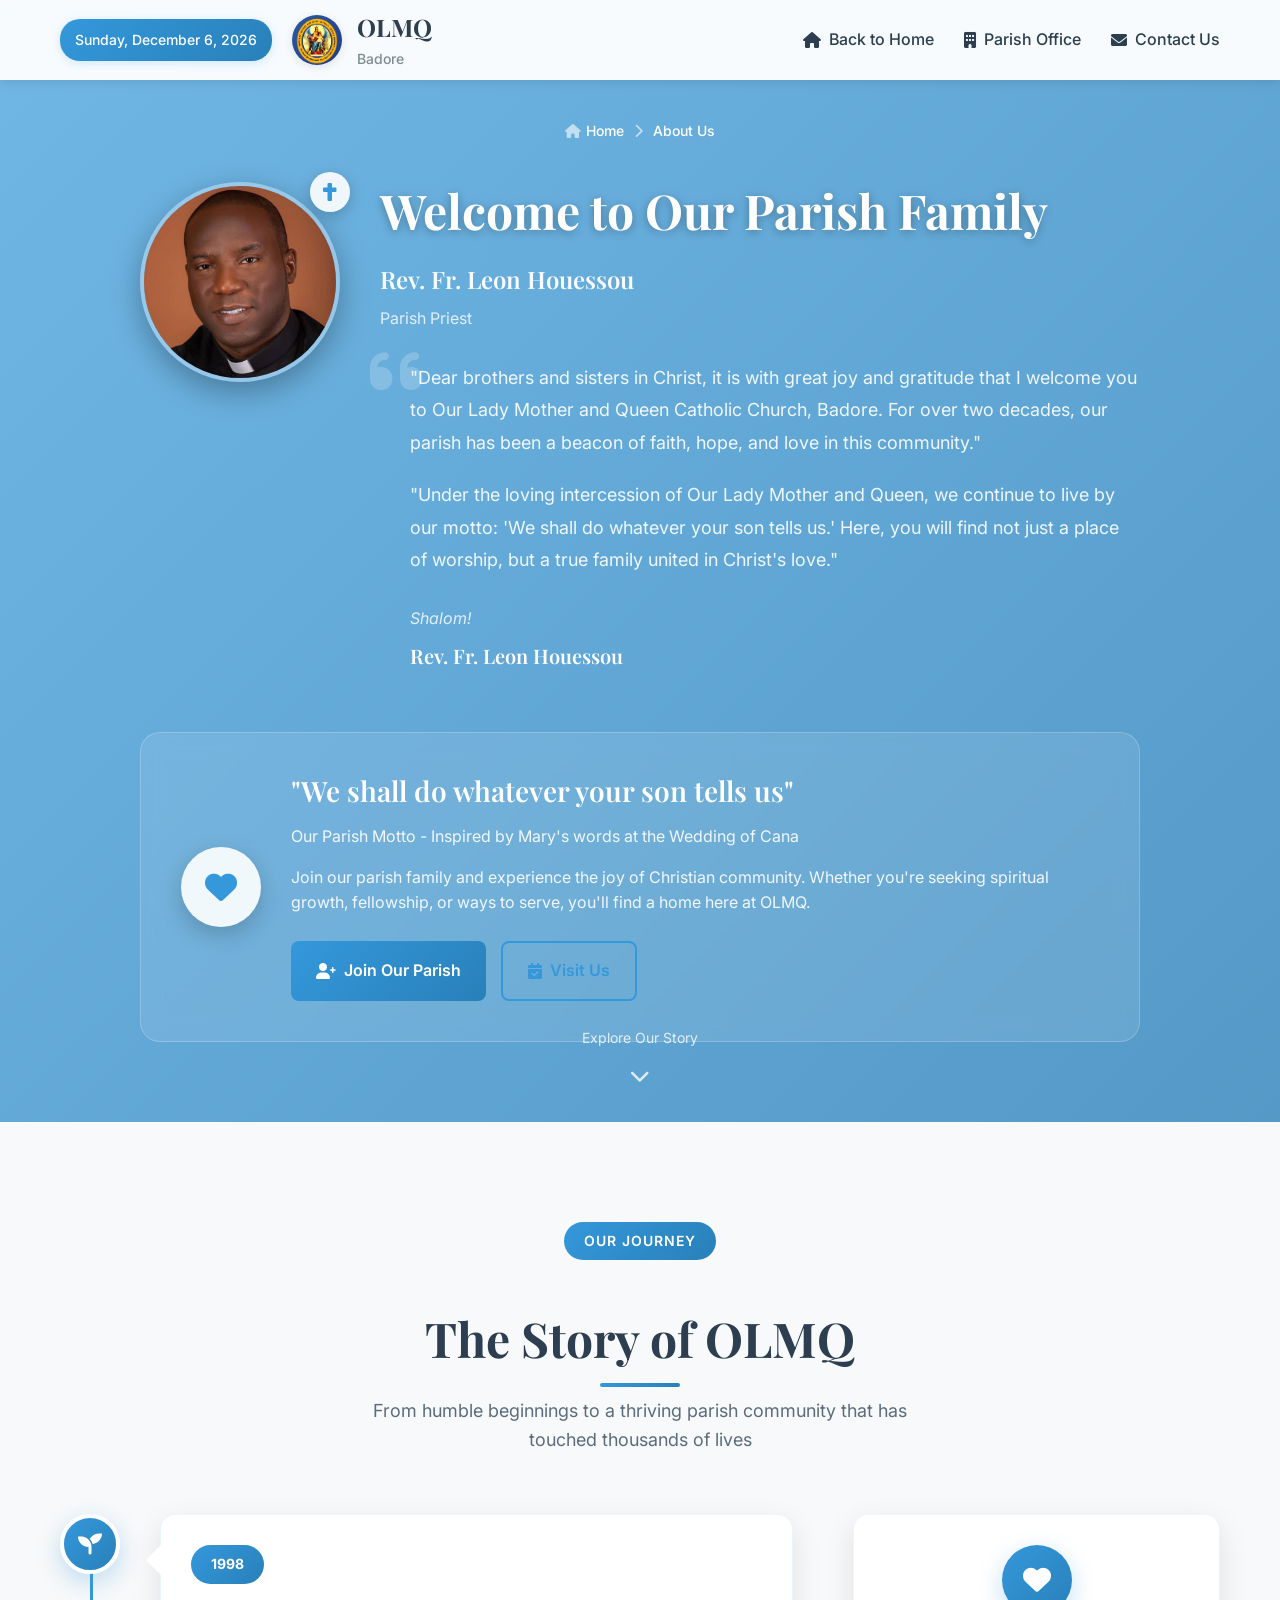
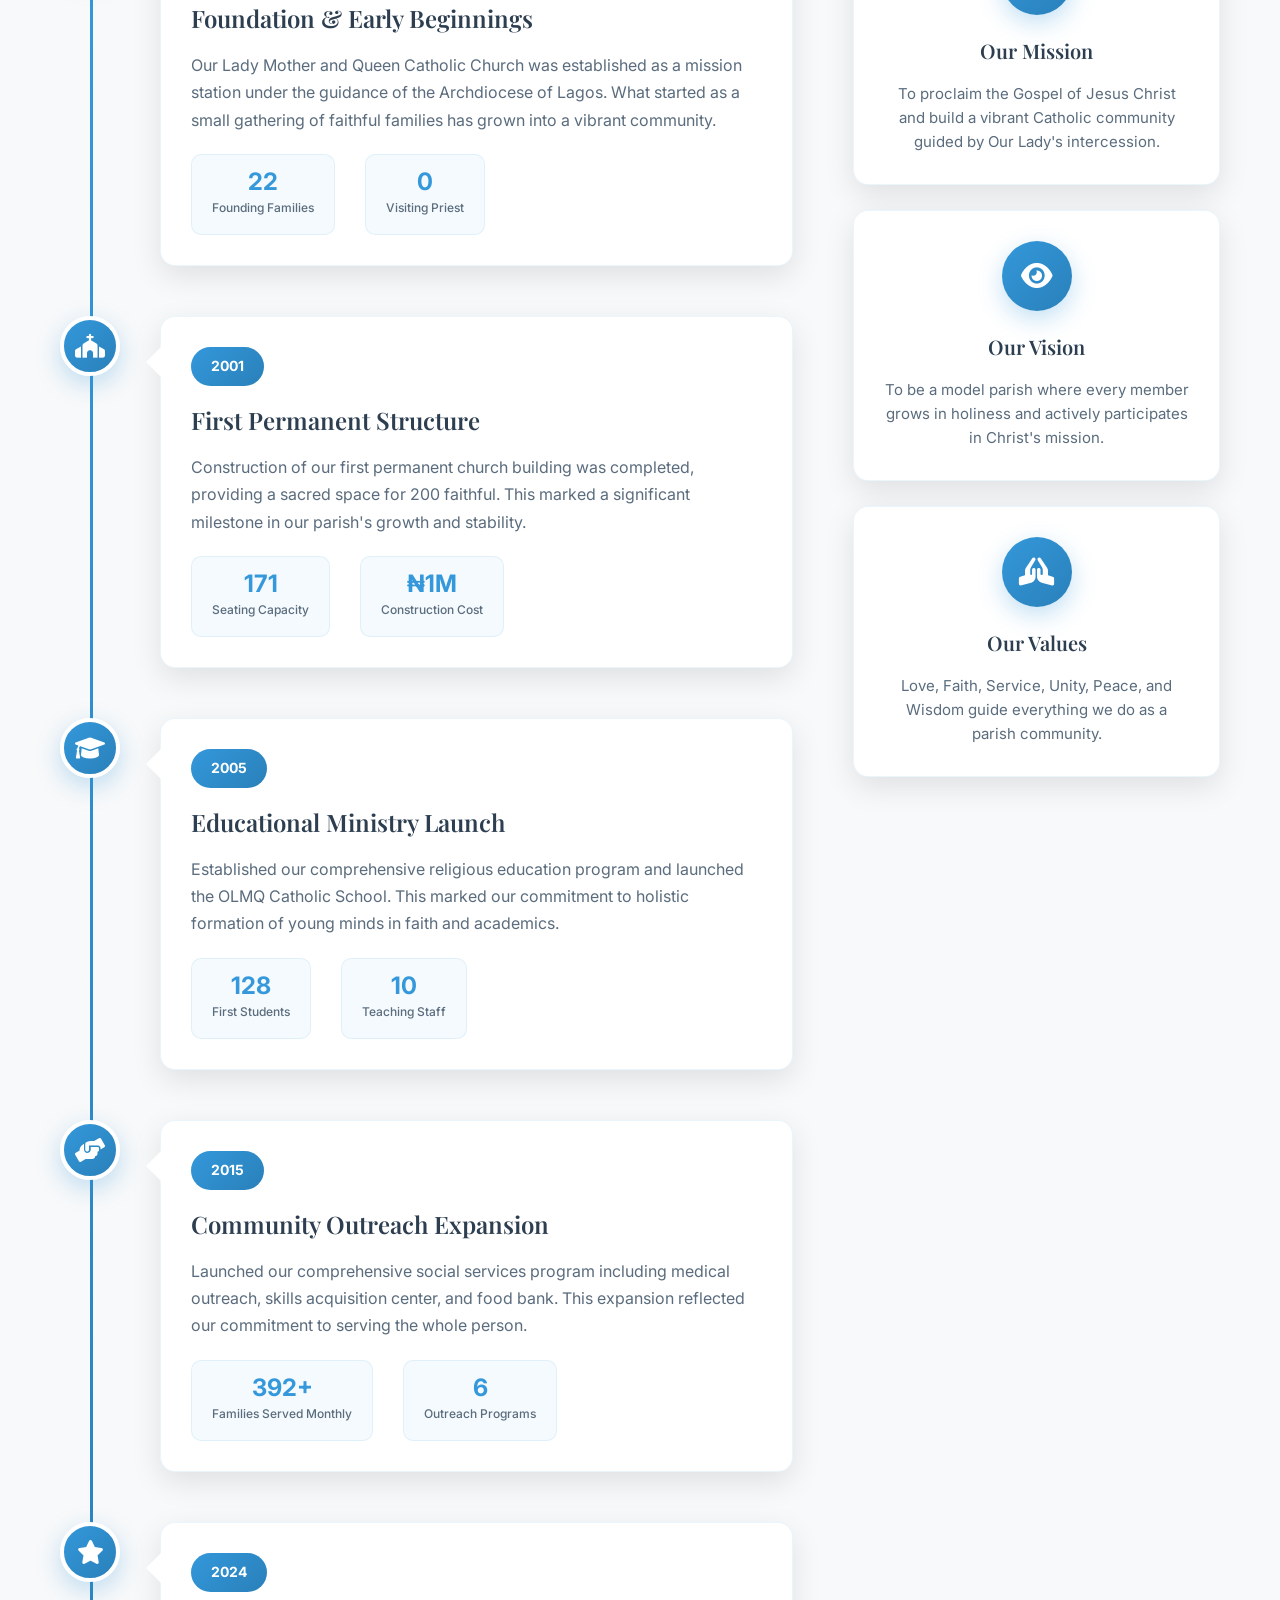
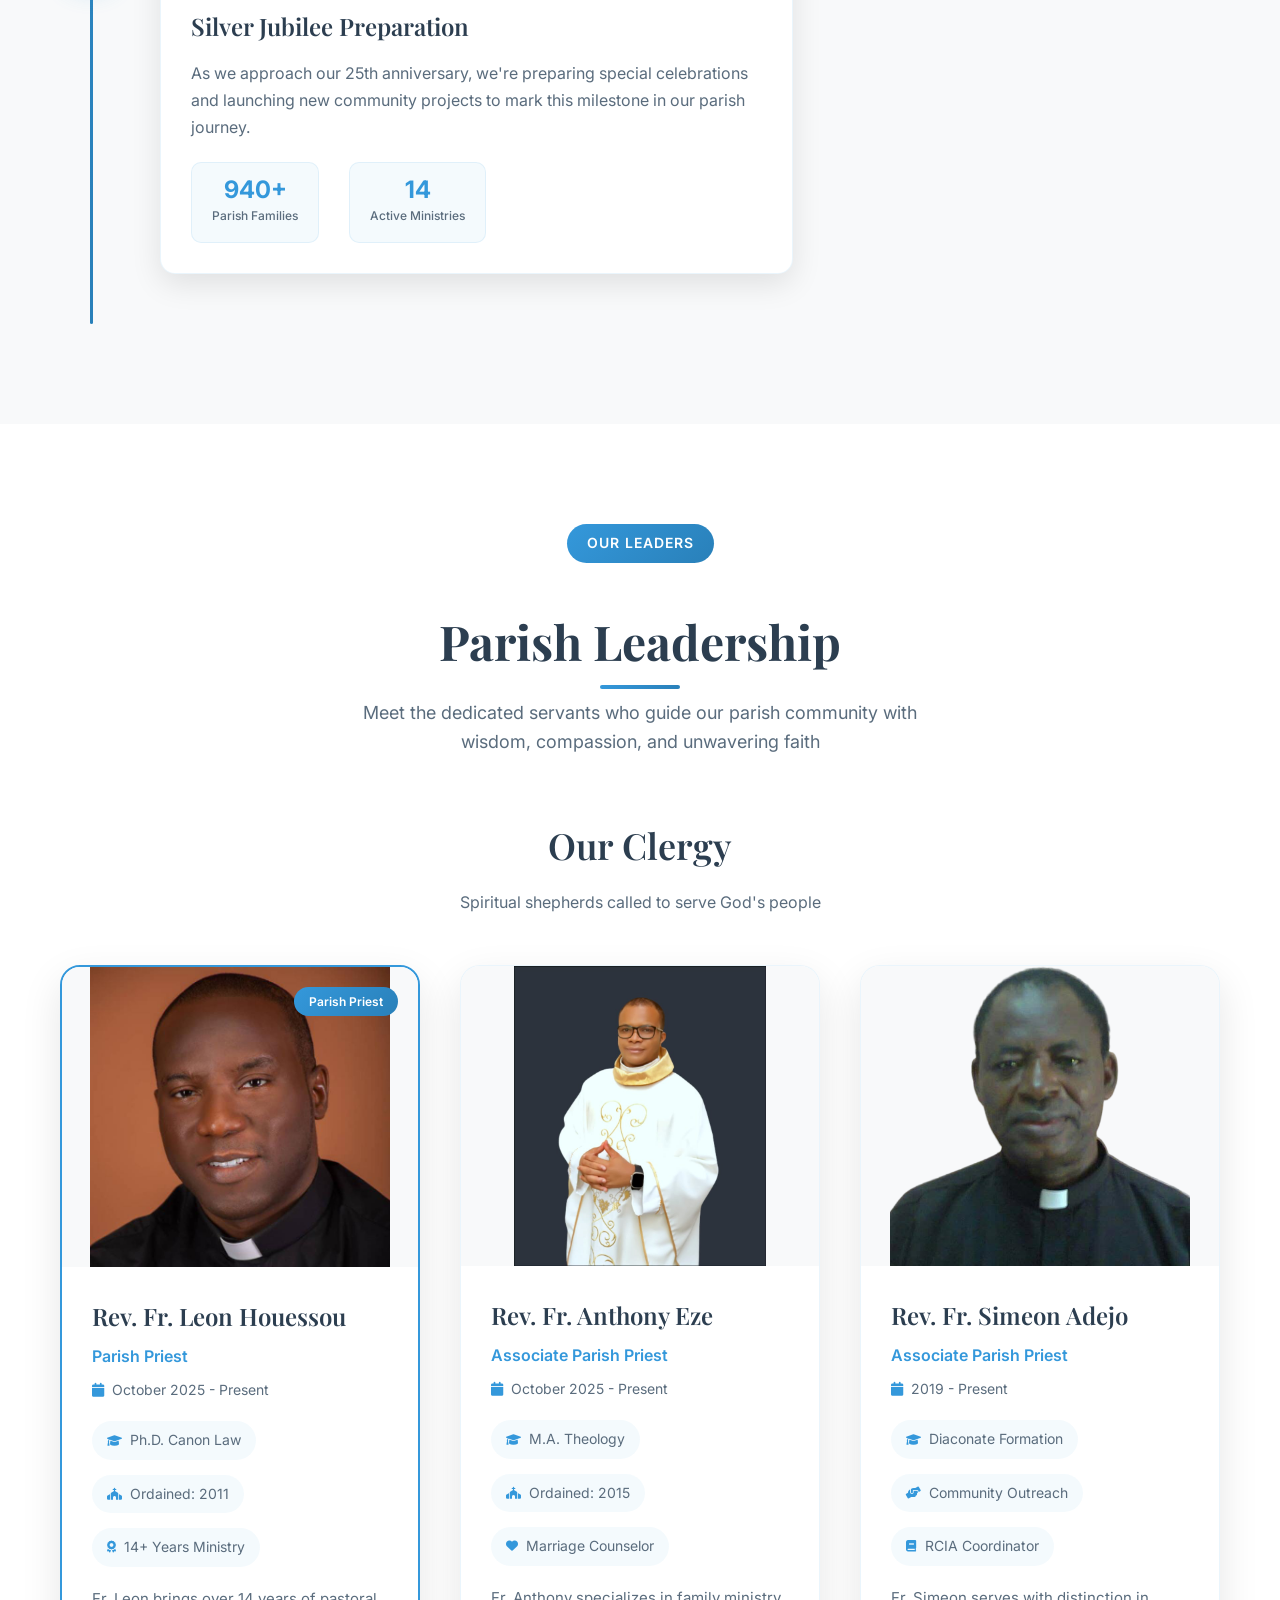
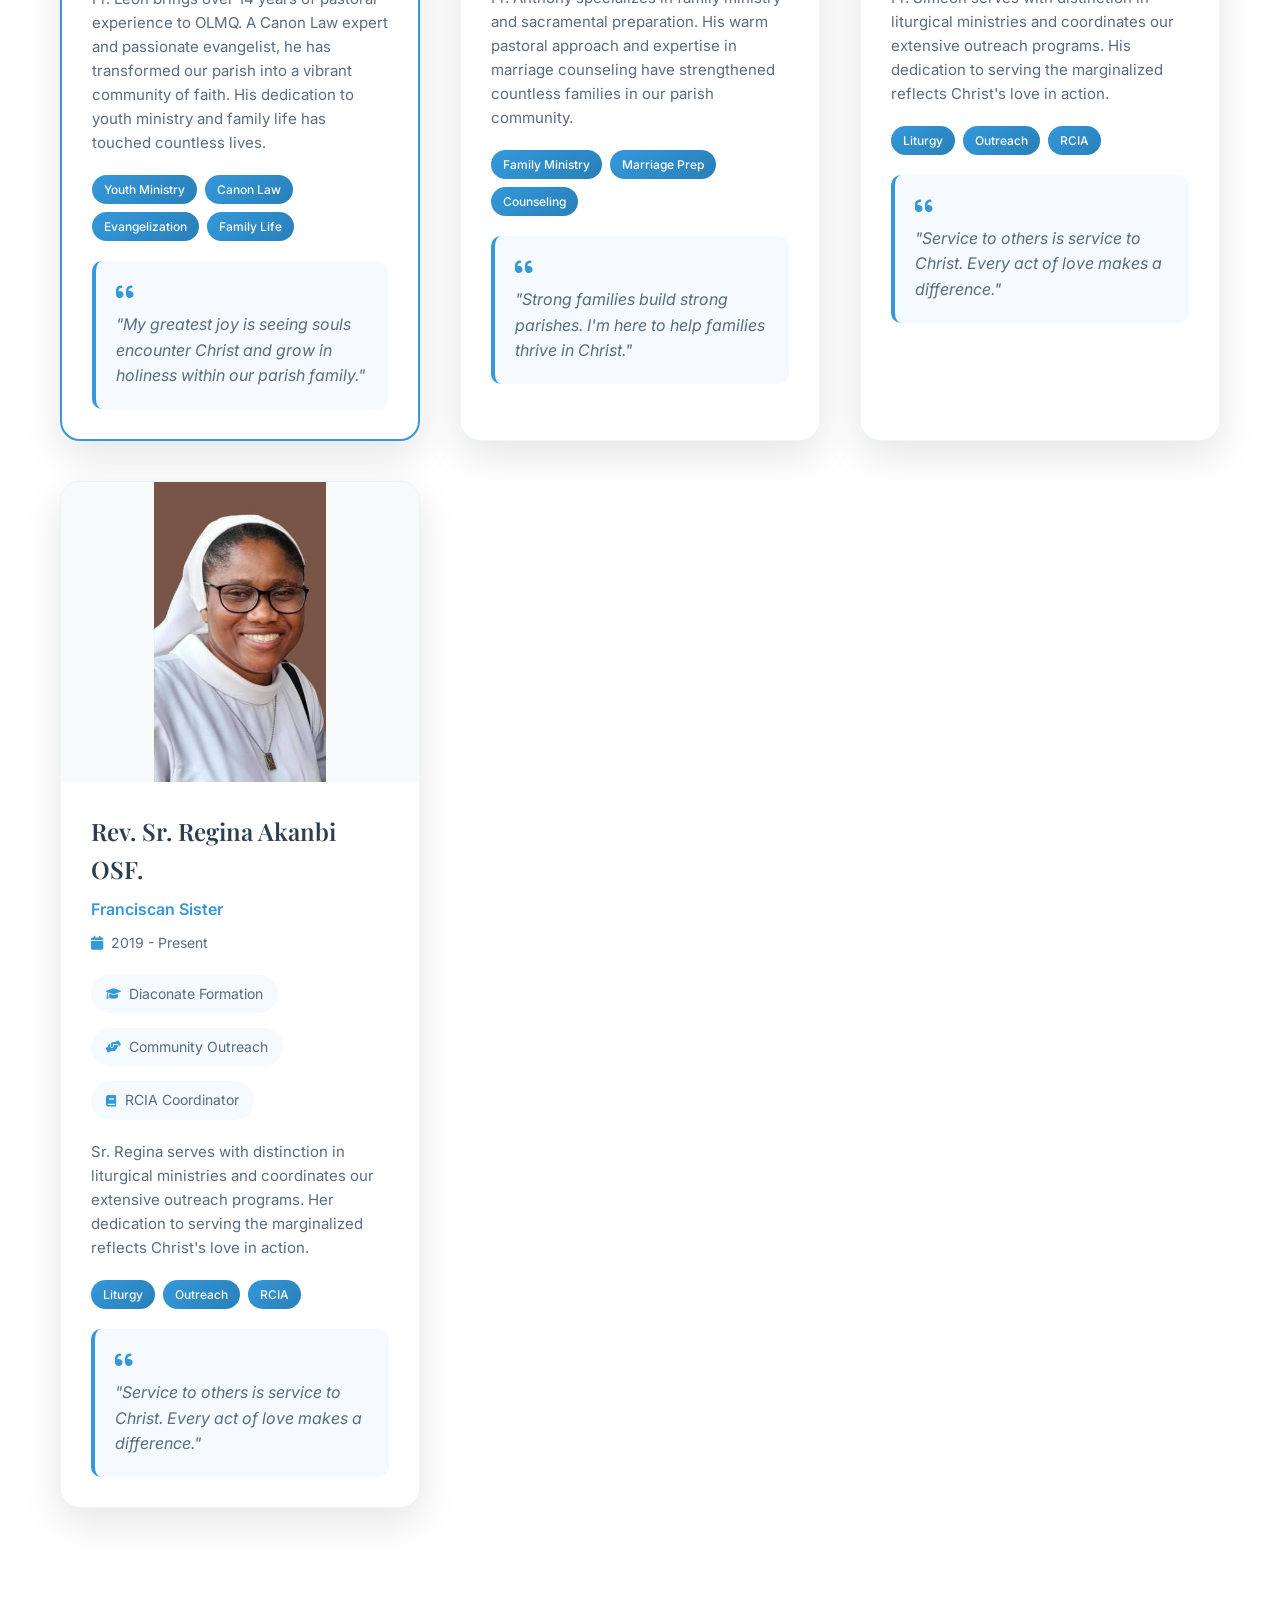
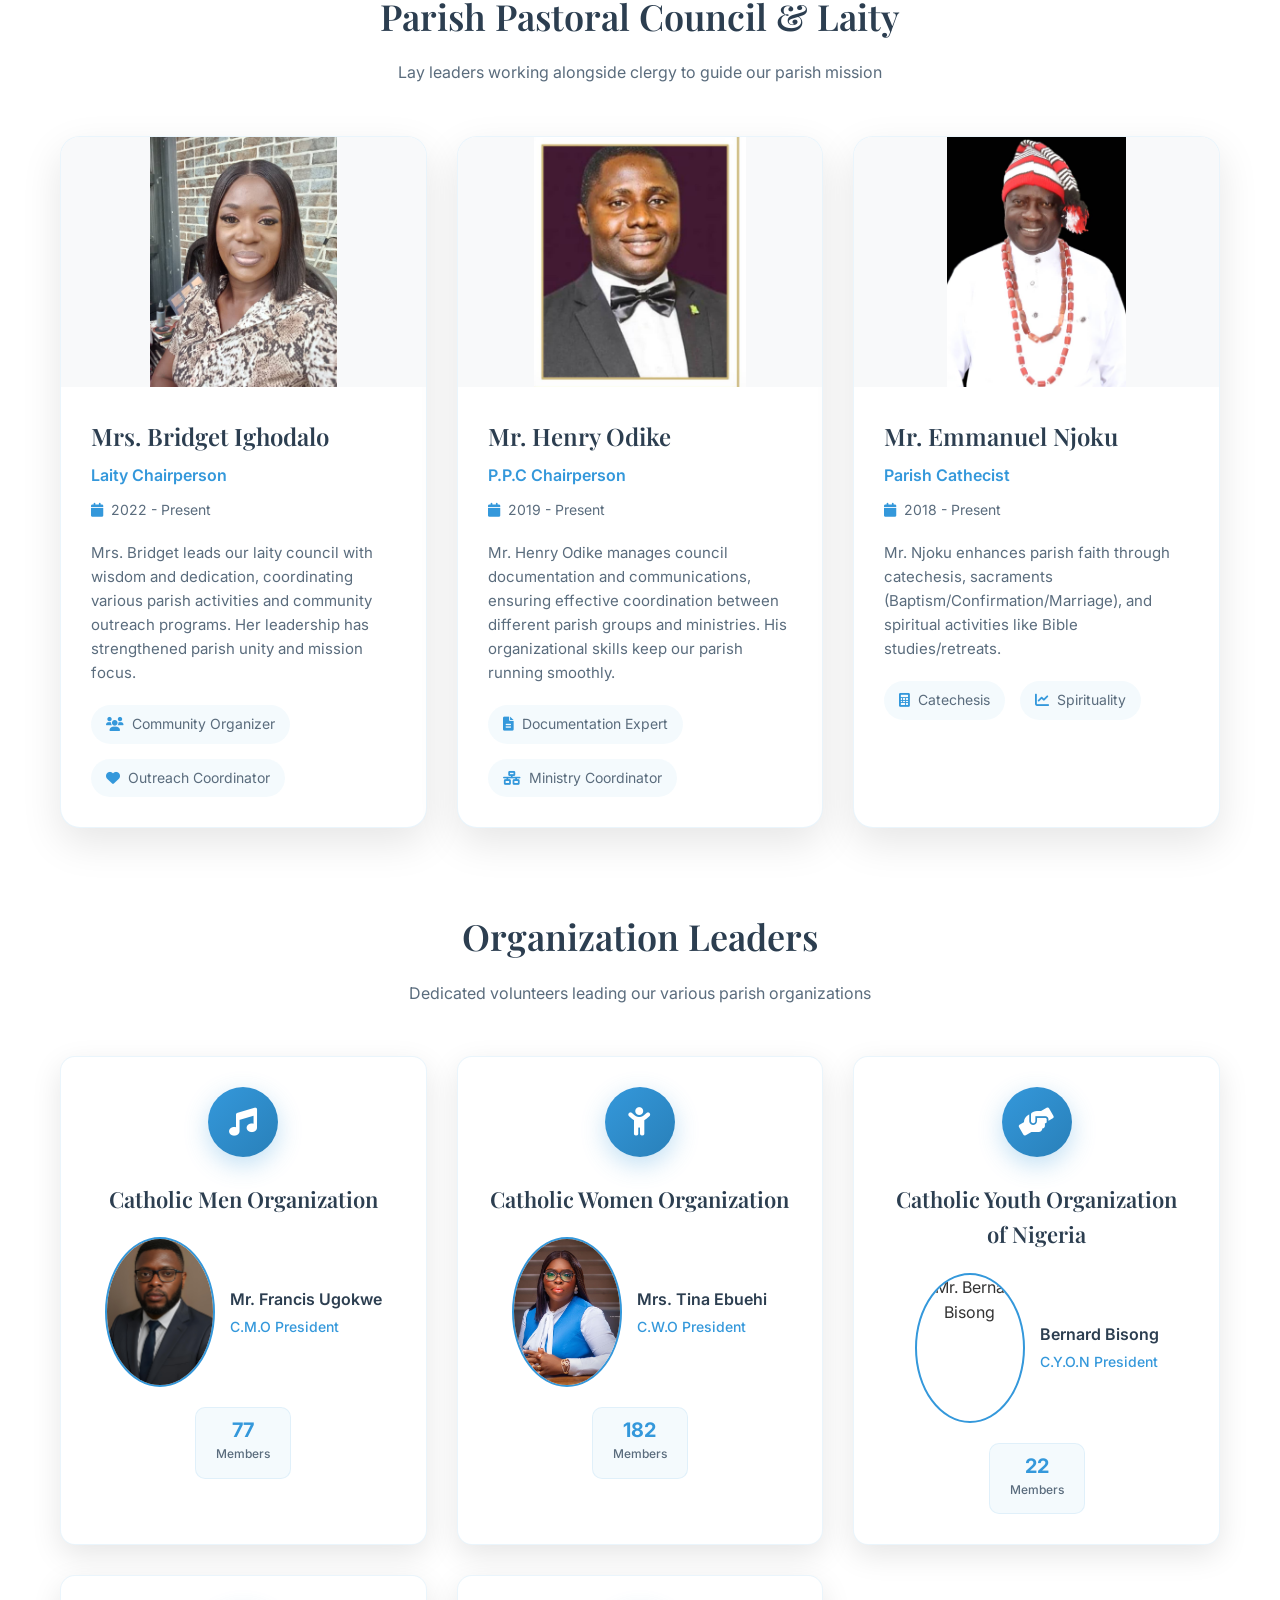
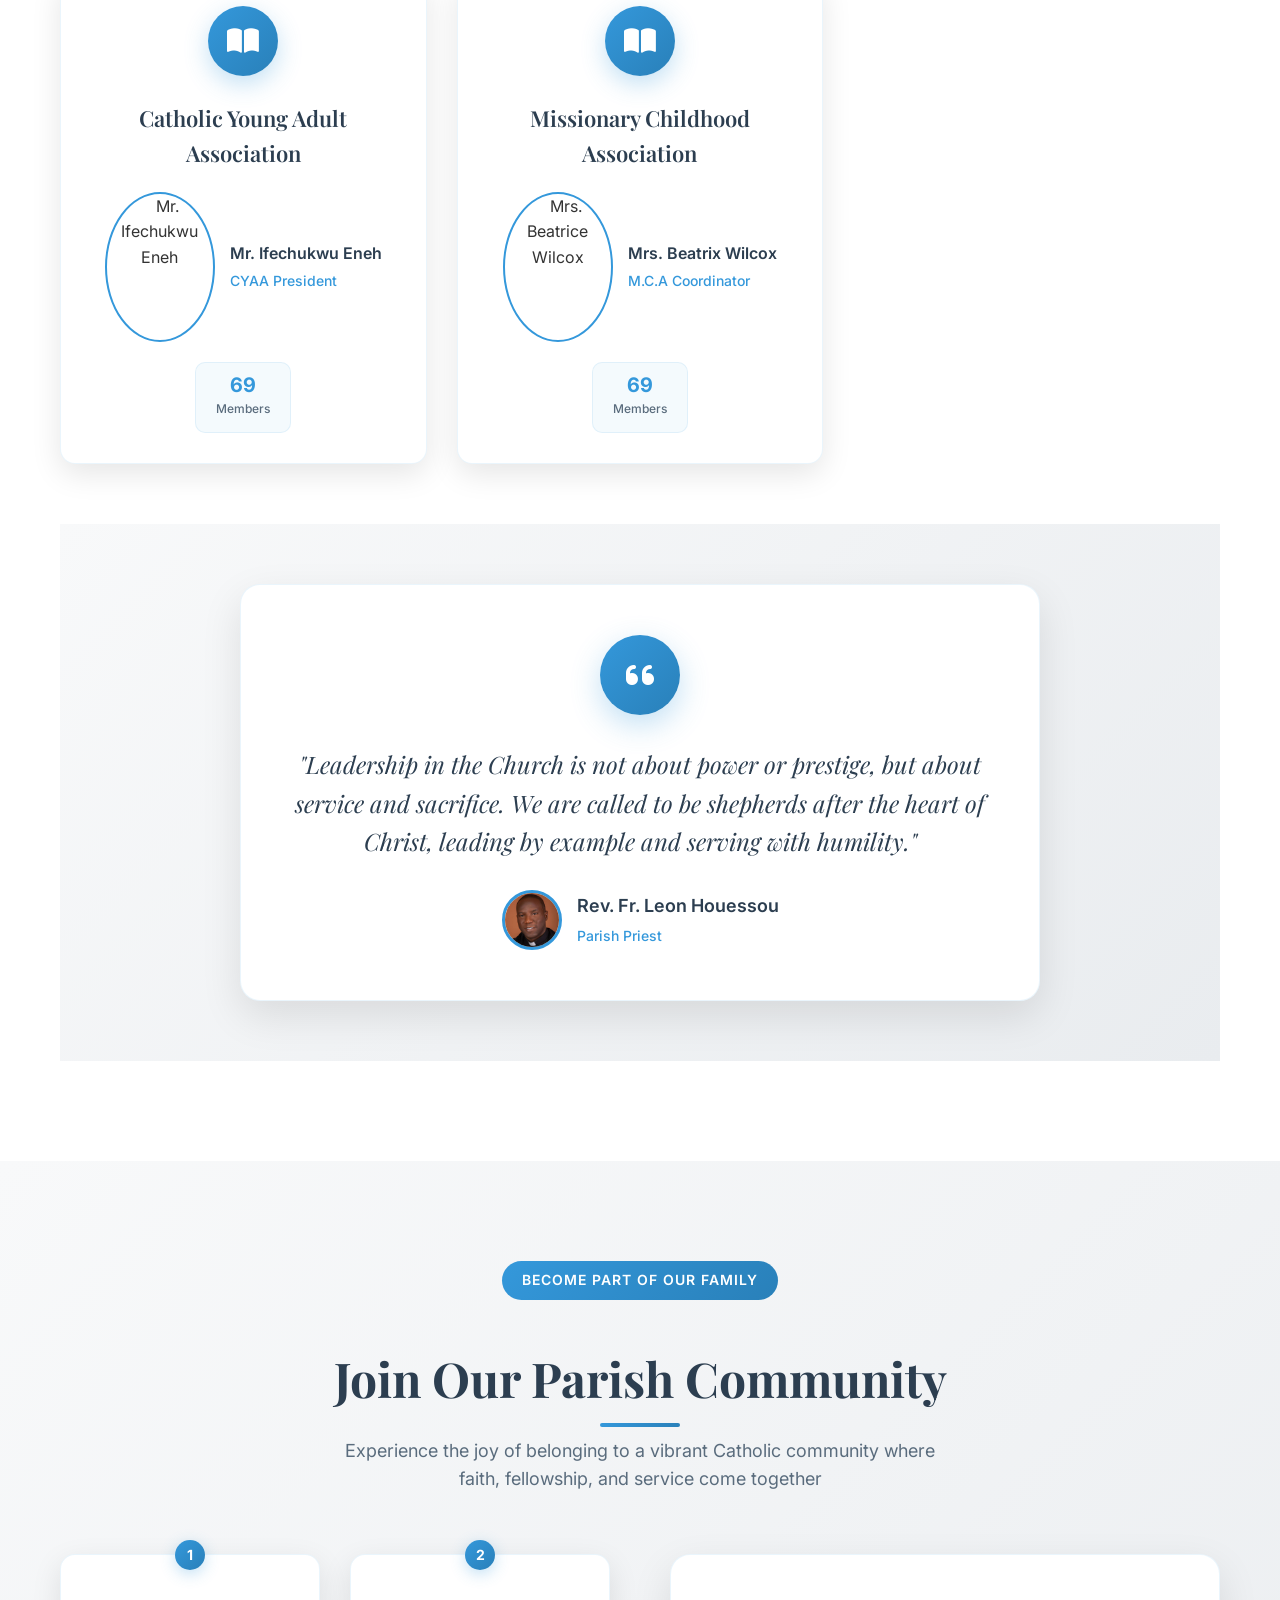
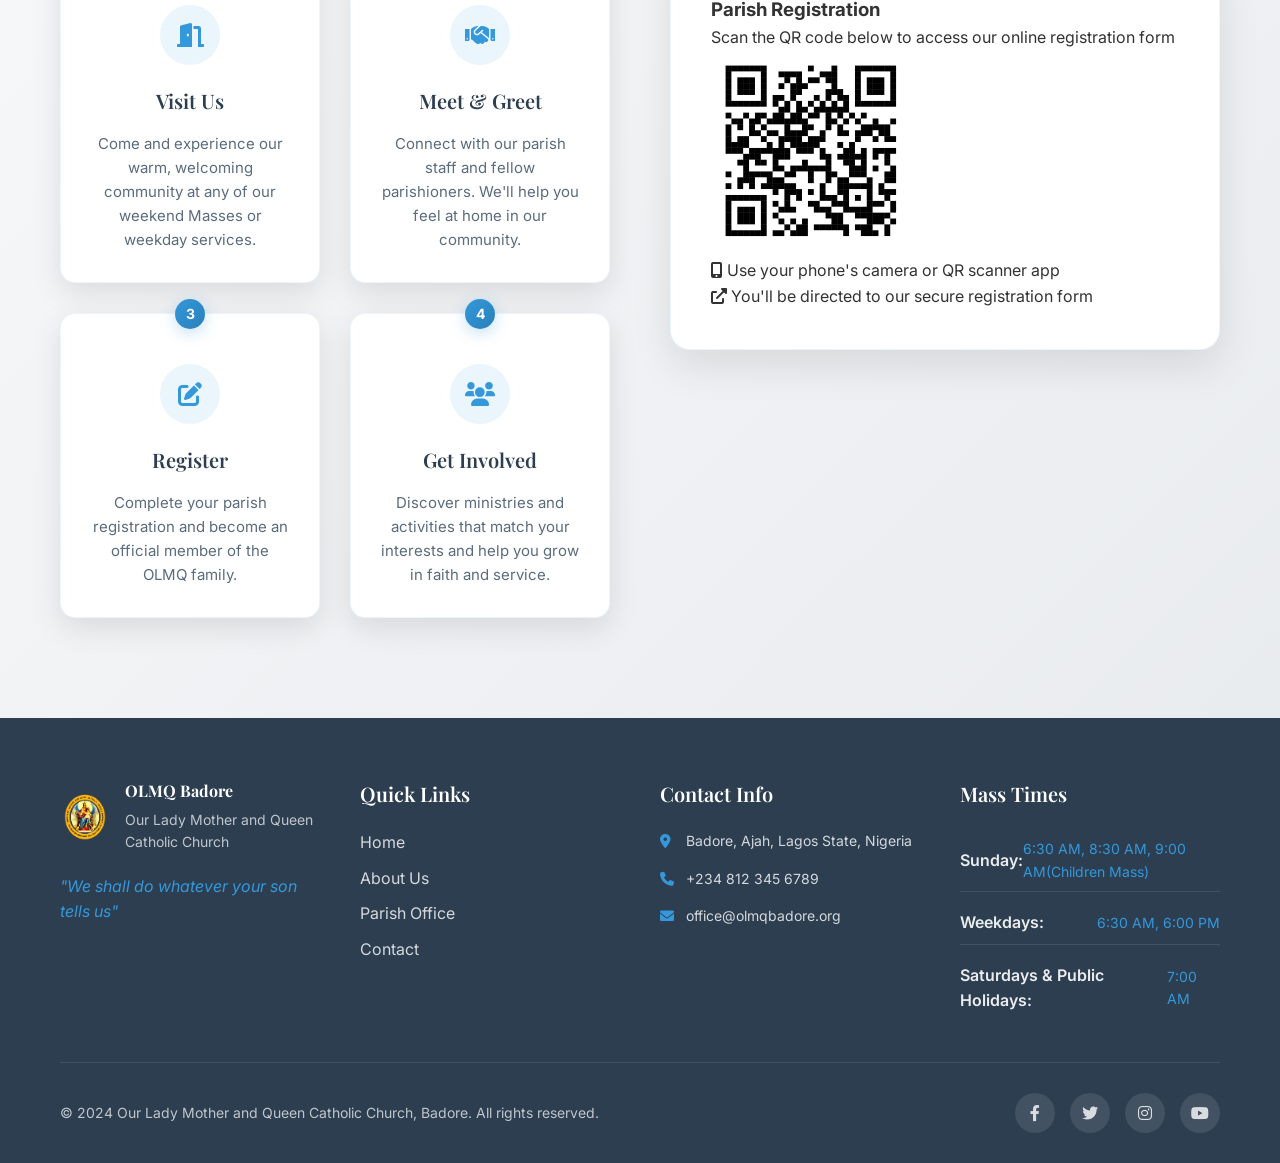
==== commit c5e1e52a: "worked on the about page" ====
--- a/about.html
+++ b/about.html
@@ -601,6 +601,79 @@
                 </div>
               </div>
             </div>
+
+            <div class="leader-card clergy-card">
+              <div class="leader-image-container">
+                <img
+                  src="assets/img/sister.jpg"
+                  alt="Rev. Sr. Regina Akanbi"
+                  class="leader-image"
+                />
+                <div class="leader-overlay">
+                  <div class="leader-blessing">
+                    <i class="fas fa-hands-praying"></i>
+                  </div>
+                  <div class="leader-contact">
+                    <a
+                      href="mailto:deacon.paul@olmqbadore.org"
+                      class="contact-btn"
+                    >
+                      <i class="fas fa-envelope"></i>
+                    </a>
+                    <a href="tel:+2348123456791" class="contact-btn">
+                      <i class="fas fa-phone"></i>
+                    </a>
+                  </div>
+                </div>
+              </div>
+
+              <div class="leader-info">
+                <div class="leader-header">
+                  <h4 class="leader-name">Rev. Sr. Regina Akanbi OSF.</h4>
+                  <p class="leader-position">Franciscan Sister</p>
+                  <div class="leader-tenure">
+                    <i class="fas fa-calendar"></i>
+                    <span>2019 - Present</span>
+                  </div>
+                </div>
+
+                <div class="leader-credentials">
+                  <div class="credential">
+                    <i class="fas fa-graduation-cap"></i>
+                    <span>Diaconate Formation</span>
+                  </div>
+                  <div class="credential">
+                    <i class="fas fa-hands-helping"></i>
+                    <span>Community Outreach</span>
+                  </div>
+                  <div class="credential">
+                    <i class="fas fa-book"></i>
+                    <span>RCIA Coordinator</span>
+                  </div>
+                </div>
+
+                <p class="leader-bio">
+                  Sr. Regina serves with distinction in liturgical ministries
+                  and coordinates our extensive outreach programs. Her
+                  dedication to serving the marginalized reflects Christ's love
+                  in action.
+                </p>
+
+                <div class="leader-specialties">
+                  <span class="specialty">Liturgy</span>
+                  <span class="specialty">Outreach</span>
+                  <span class="specialty">RCIA</span>
+                </div>
+
+                <div class="leader-quote">
+                  <i class="fas fa-quote-left"></i>
+                  <p>
+                    "Service to others is service to Christ. Every act of love
+                    makes a difference."
+                  </p>
+                </div>
+              </div>
+            </div>
           </div>
         </div>
 
@@ -799,7 +872,7 @@
 
                 <div class="ministry-stats">
                   <div class="stat">
-                    <span class="stat-number">45</span>
+                    <span class="stat-number">170</span>
                     <span class="stat-label">Members</span>
                   </div>
                 </div>
@@ -1078,7 +1151,7 @@
               </div>
               <div class="contact-item">
                 <i class="fas fa-envelope"></i>
-                <span>info@olmqbadore.org</span>
+                <span>office@olmqbadore.org</span>
               </div>
             </div>
           </div>
@@ -1088,15 +1161,15 @@
             <div class="mass-times">
               <div class="mass-time">
                 <span class="day">Sunday:</span>
-                <span class="time">7:00 AM, 9:00 AM, 11:00 AM</span>
+                <span class="time">6:30 AM, 8:30 AM, 9:00 AM(Children Mass)</span>
               </div>
               <div class="mass-time">
                 <span class="day">Weekdays:</span>
                 <span class="time">6:30 AM, 6:00 PM</span>
               </div>
               <div class="mass-time">
-                <span class="day">Saturday:</span>
-                <span class="time">6:30 AM, 6:00 PM</span>
+                <span class="day">Saturdays & Public Holidays:</span>
+                <span class="time">7:00 AM</span>
               </div>
             </div>
           </div>
--- a/assets/css/about.css
+++ b/assets/css/about.css
@@ -1037,8 +1037,8 @@
 }
 
 .ministry-leader-img {
-    width: 50px;
-    height: 50px;
+    width: 110px;
+    height: 150px;
     border-radius: 50%;
     object-fit: cover;
     border: 2px solid #3498db;
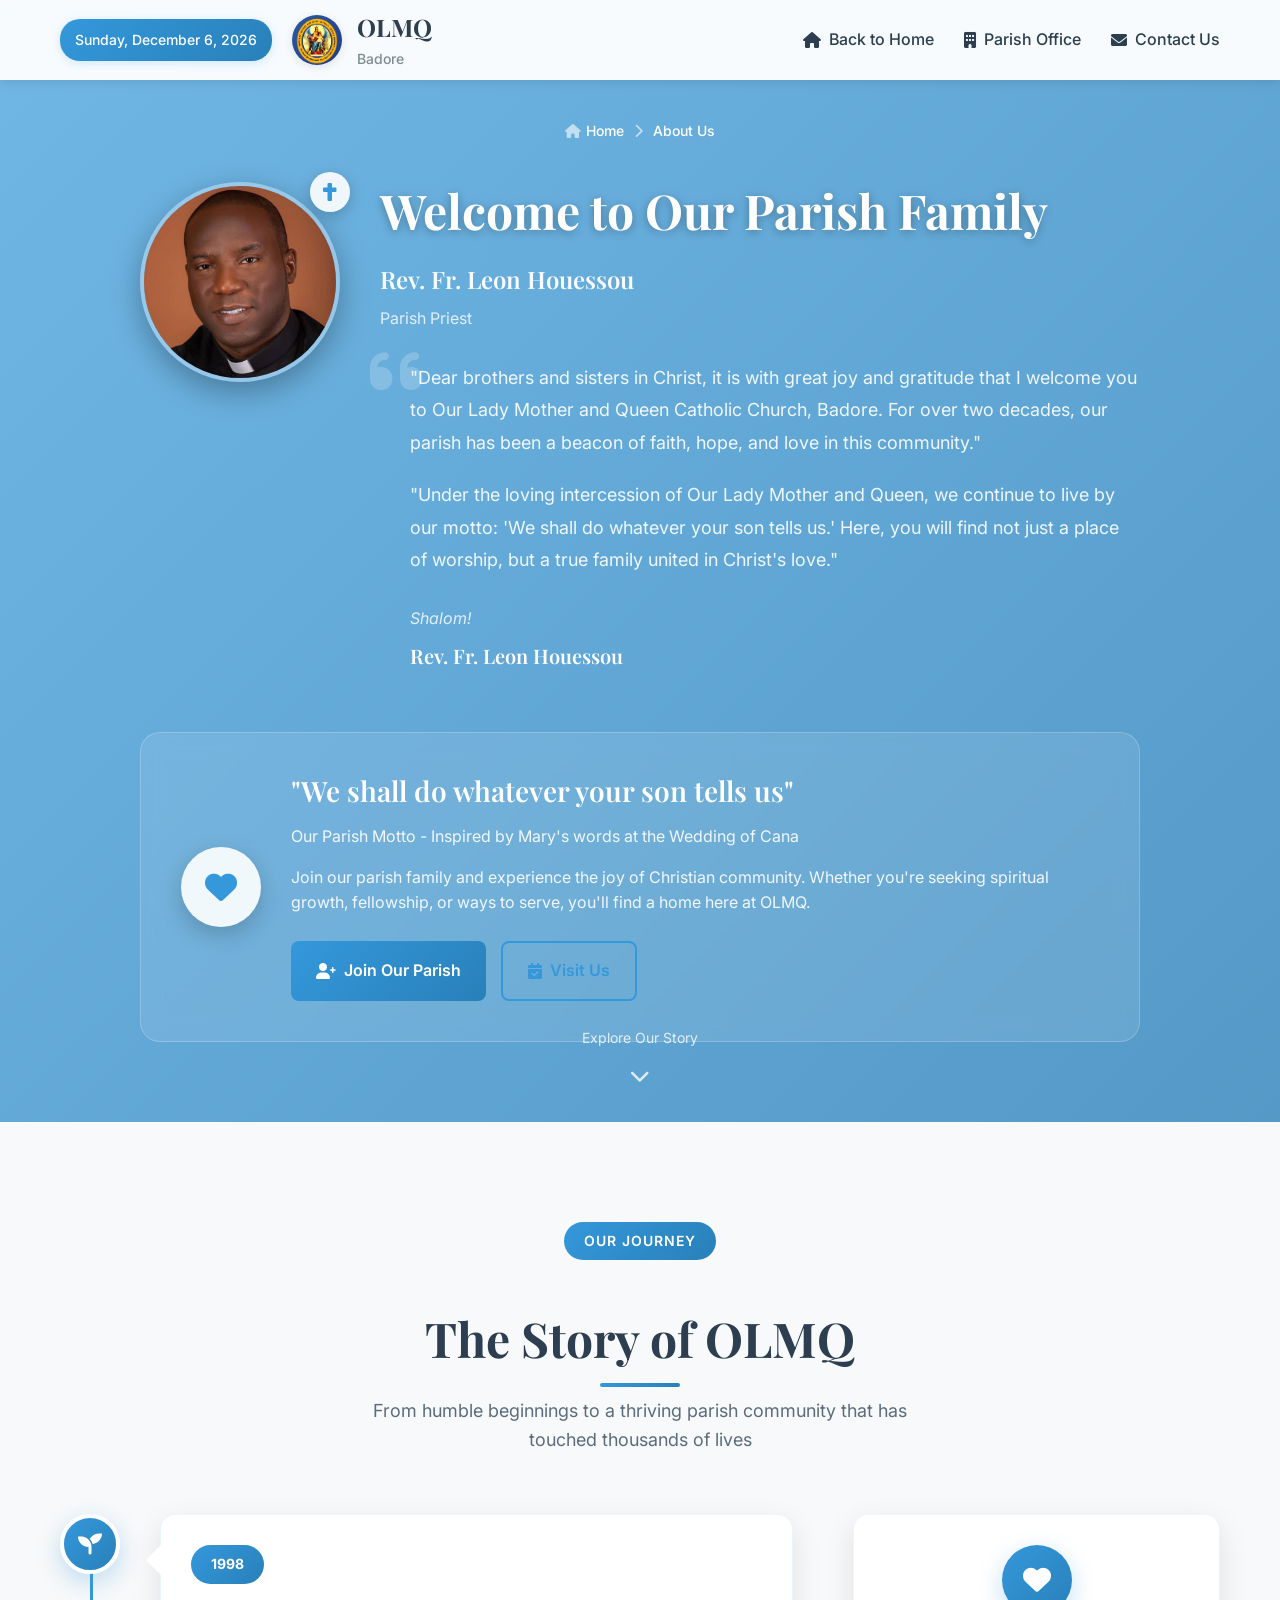
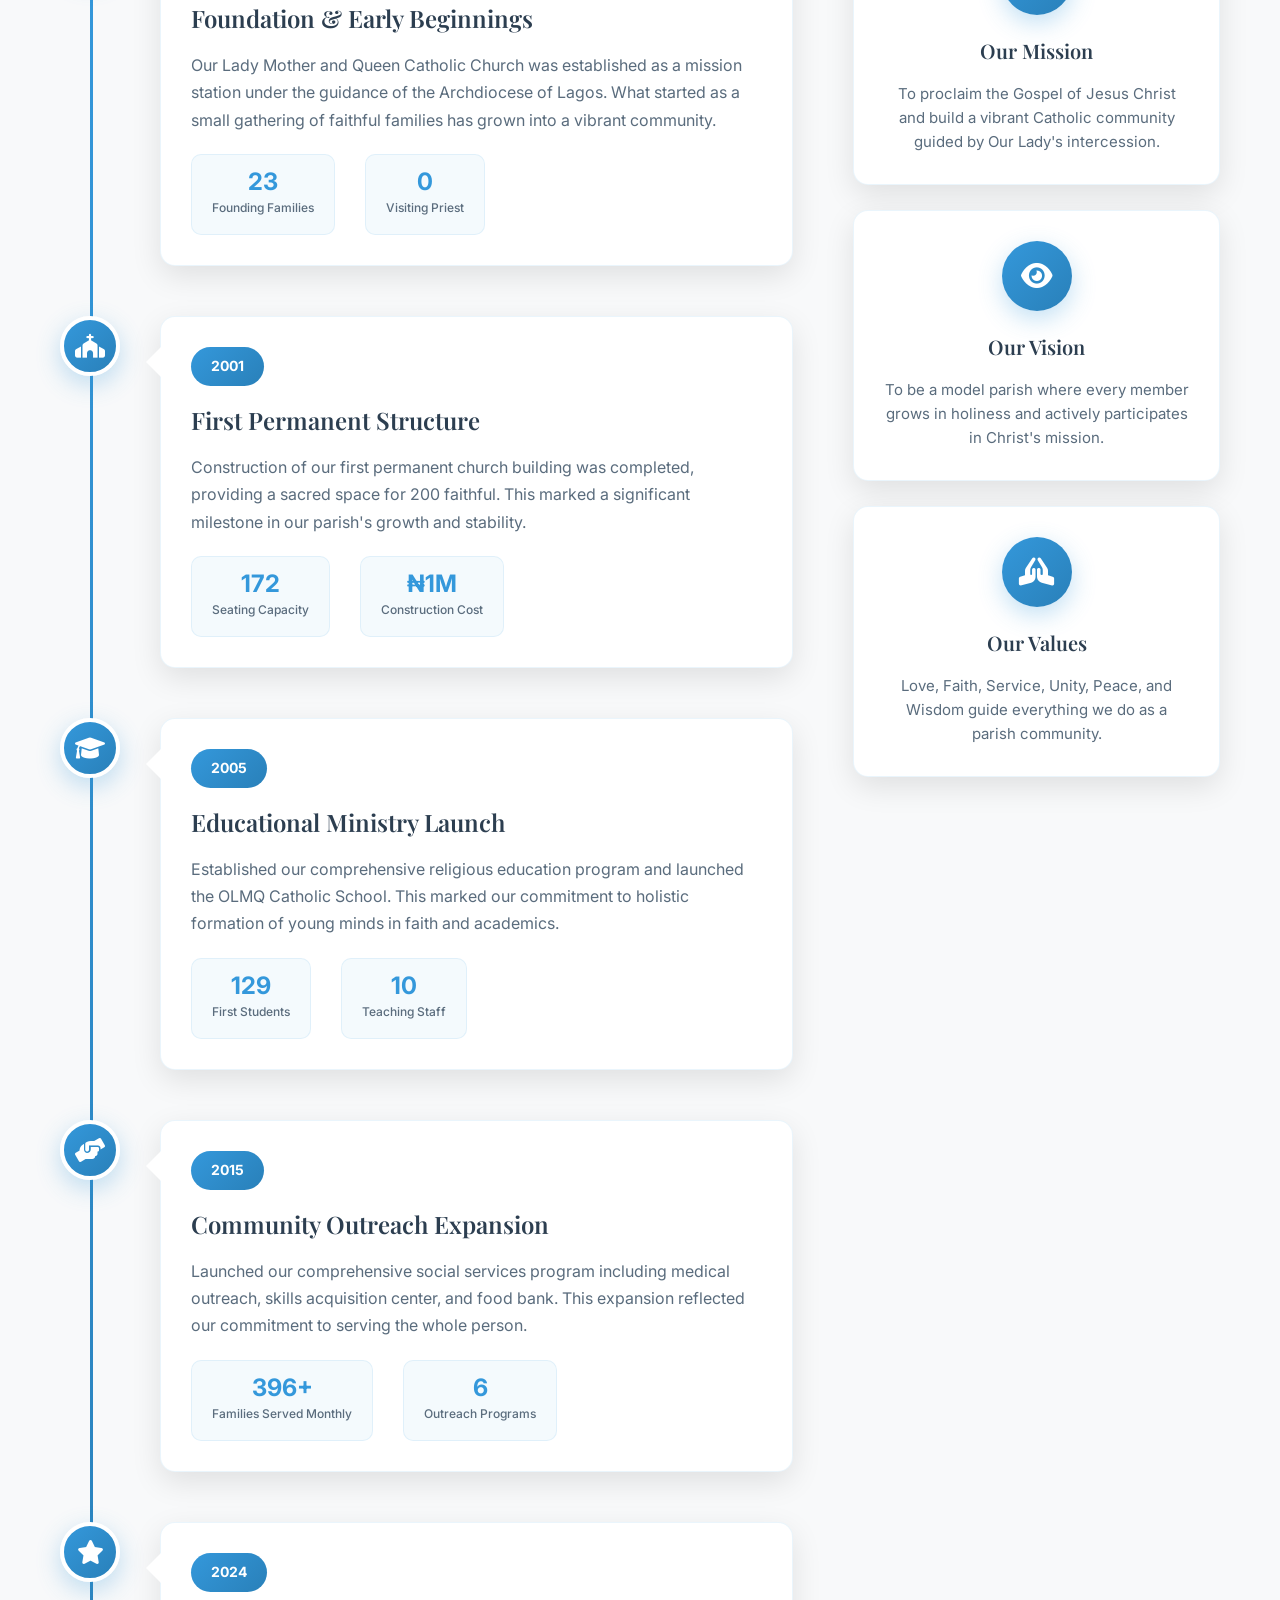
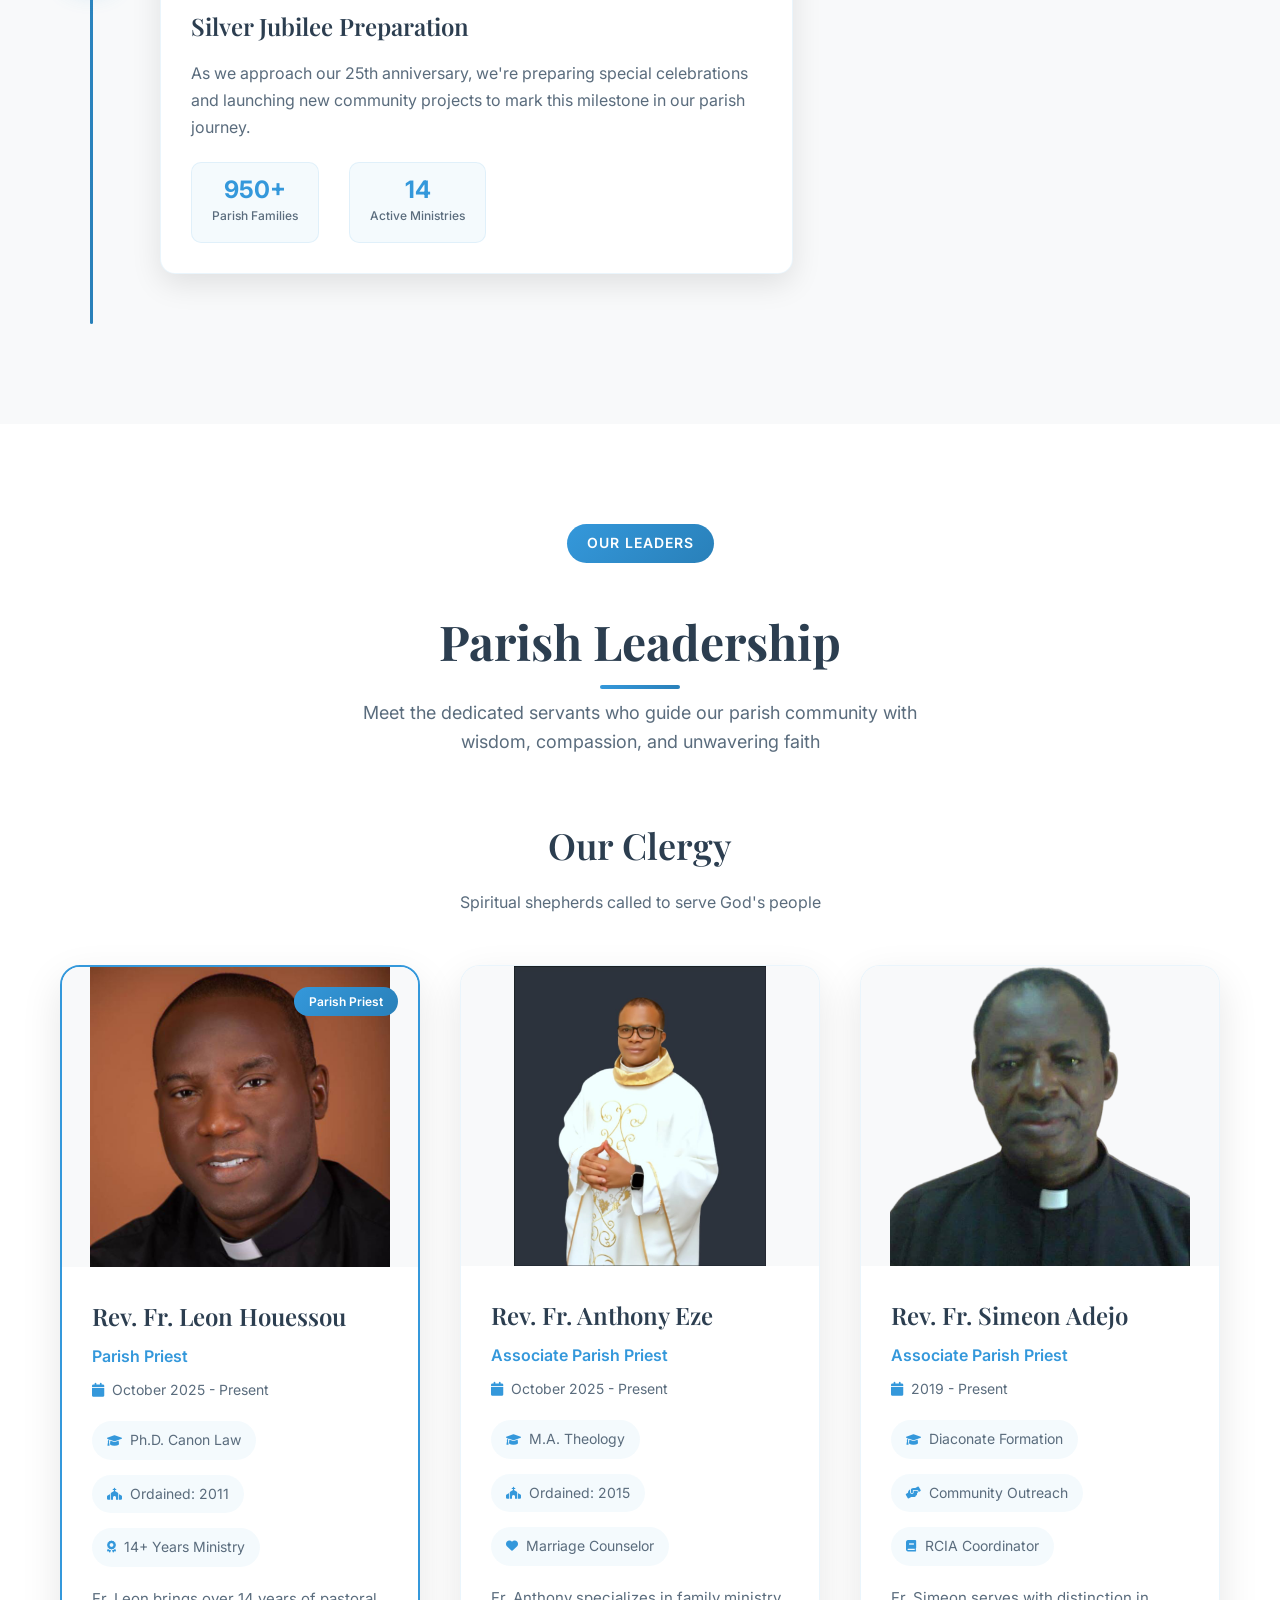
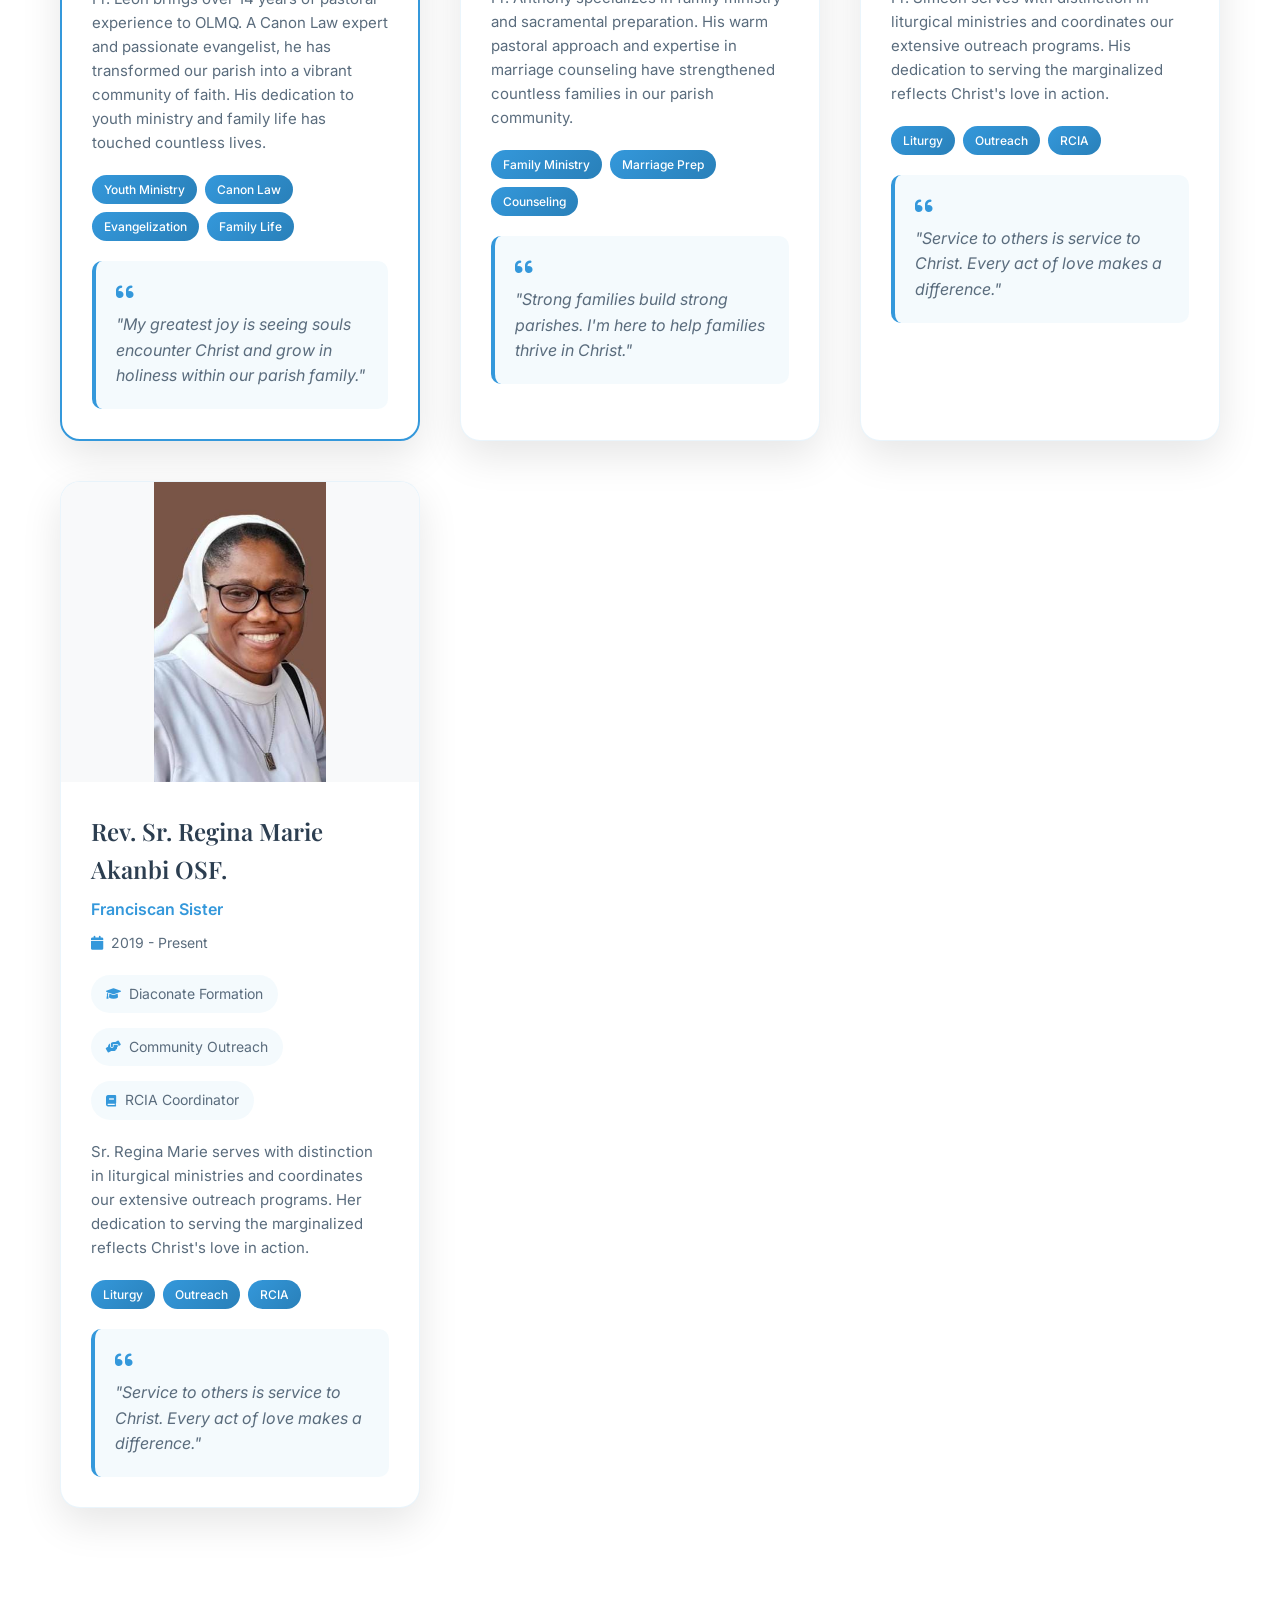
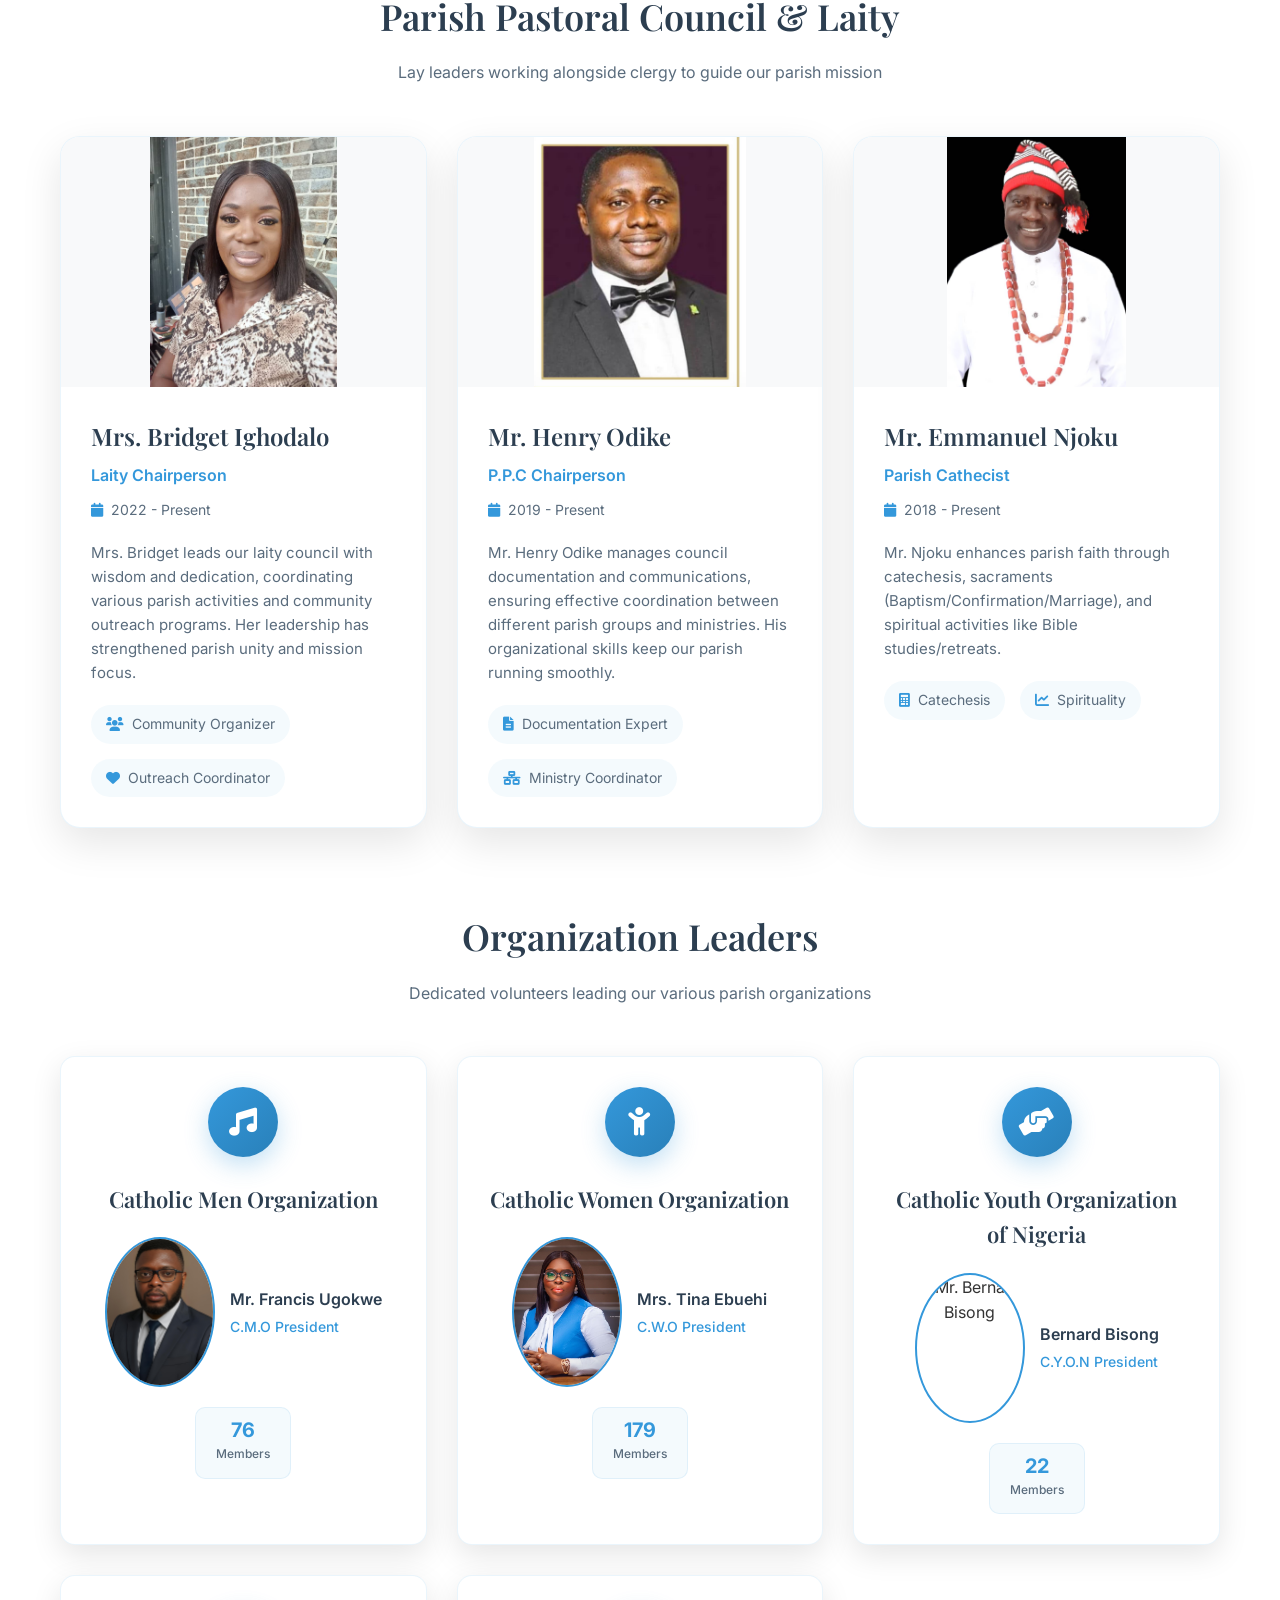
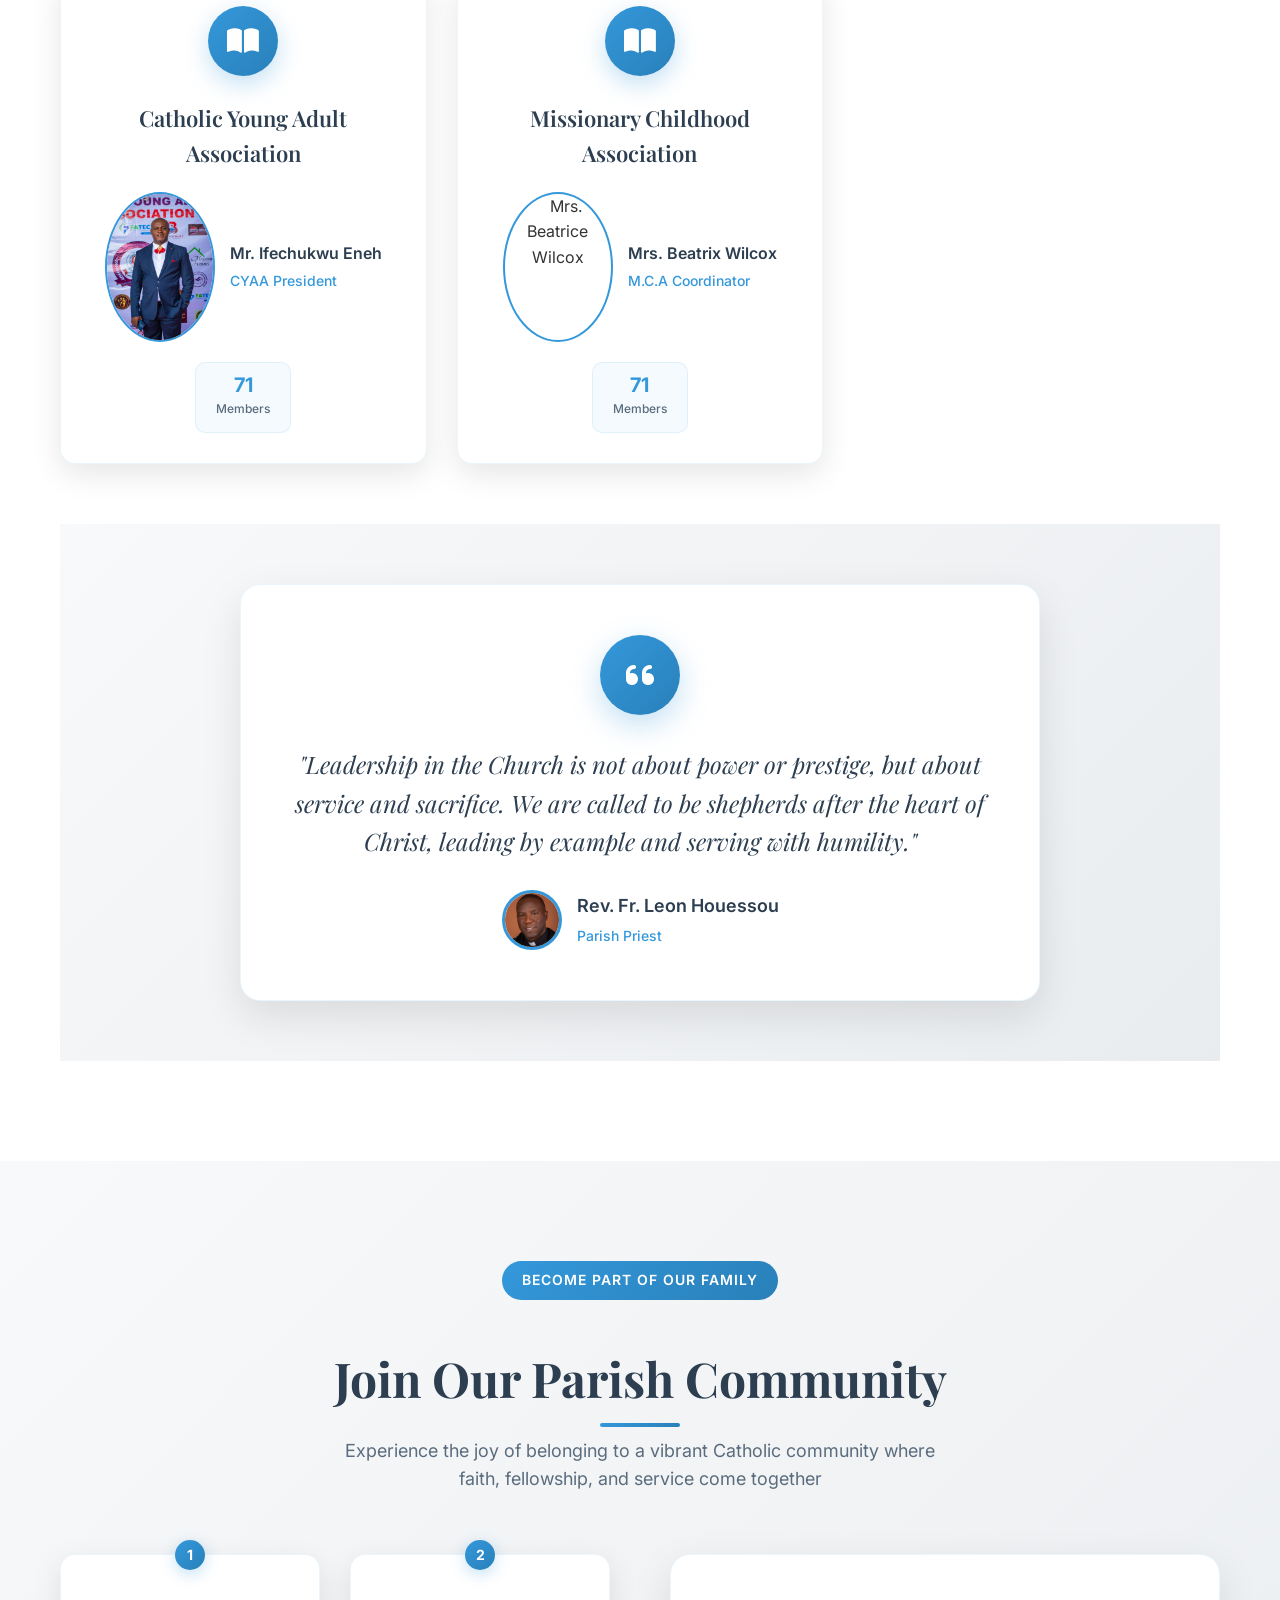
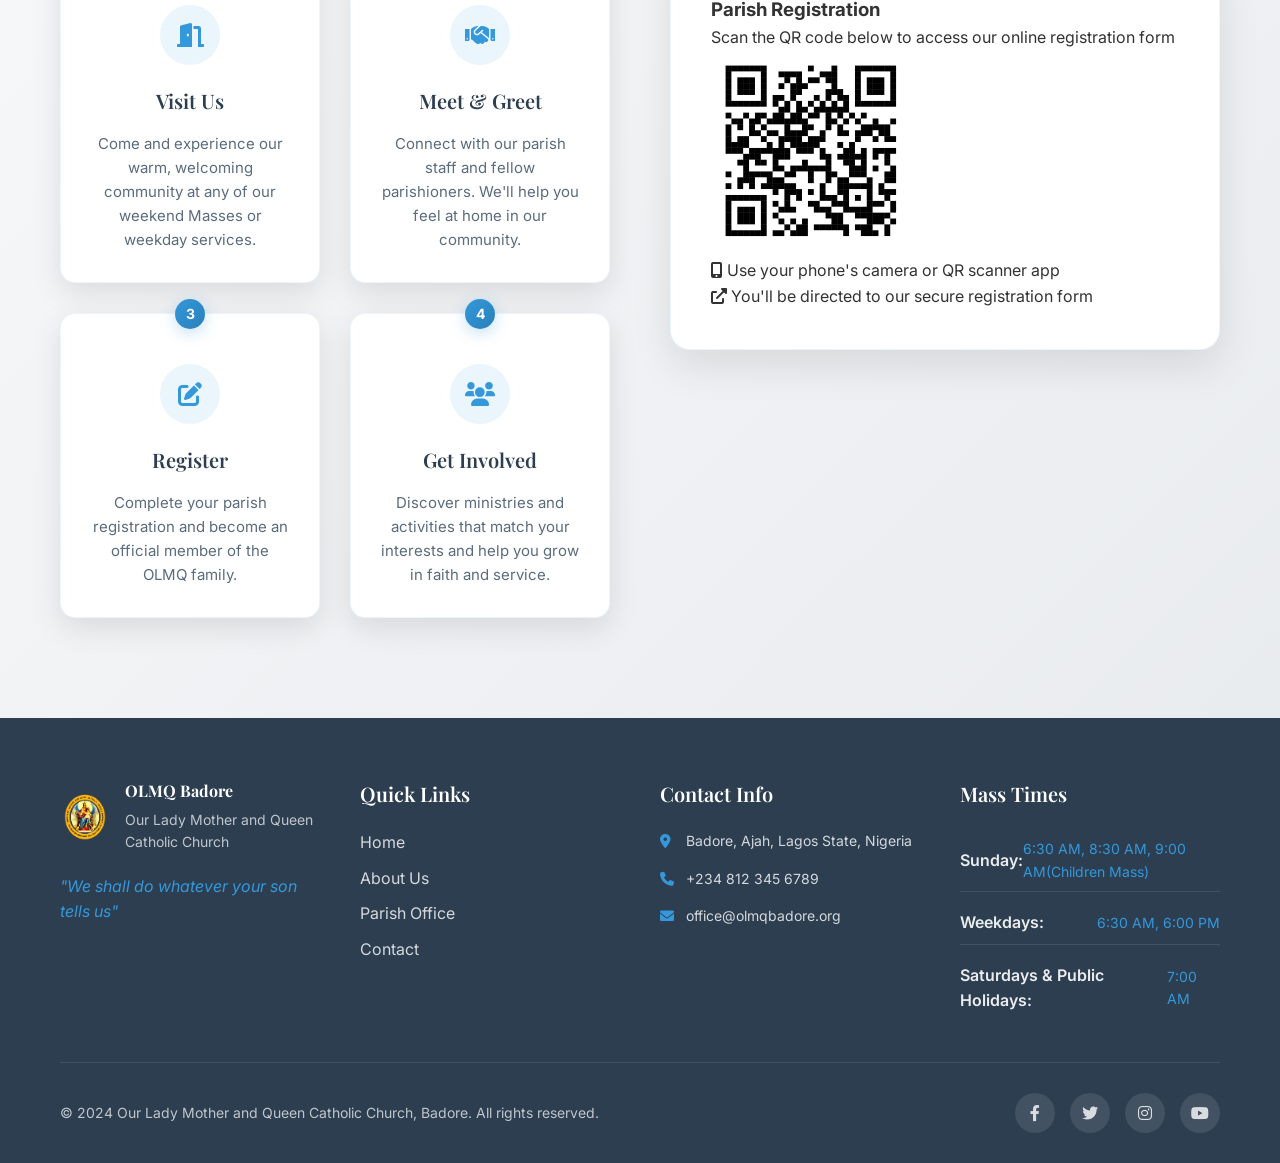
==== commit 0e13ba04: "made changes to the site" ====
--- a/about.html
+++ b/about.html
@@ -629,7 +629,7 @@
 
               <div class="leader-info">
                 <div class="leader-header">
-                  <h4 class="leader-name">Rev. Sr. Regina Akanbi OSF.</h4>
+                  <h4 class="leader-name">Rev. Sr. Regina Marie Akanbi OSF.</h4>
                   <p class="leader-position">Franciscan Sister</p>
                   <div class="leader-tenure">
                     <i class="fas fa-calendar"></i>
@@ -653,7 +653,7 @@
                 </div>
 
                 <p class="leader-bio">
-                  Sr. Regina serves with distinction in liturgical ministries
+                  Sr. Regina Marie serves with distinction in liturgical ministries
                   and coordinates our extensive outreach programs. Her
                   dedication to serving the marginalized reflects Christ's love
                   in action.
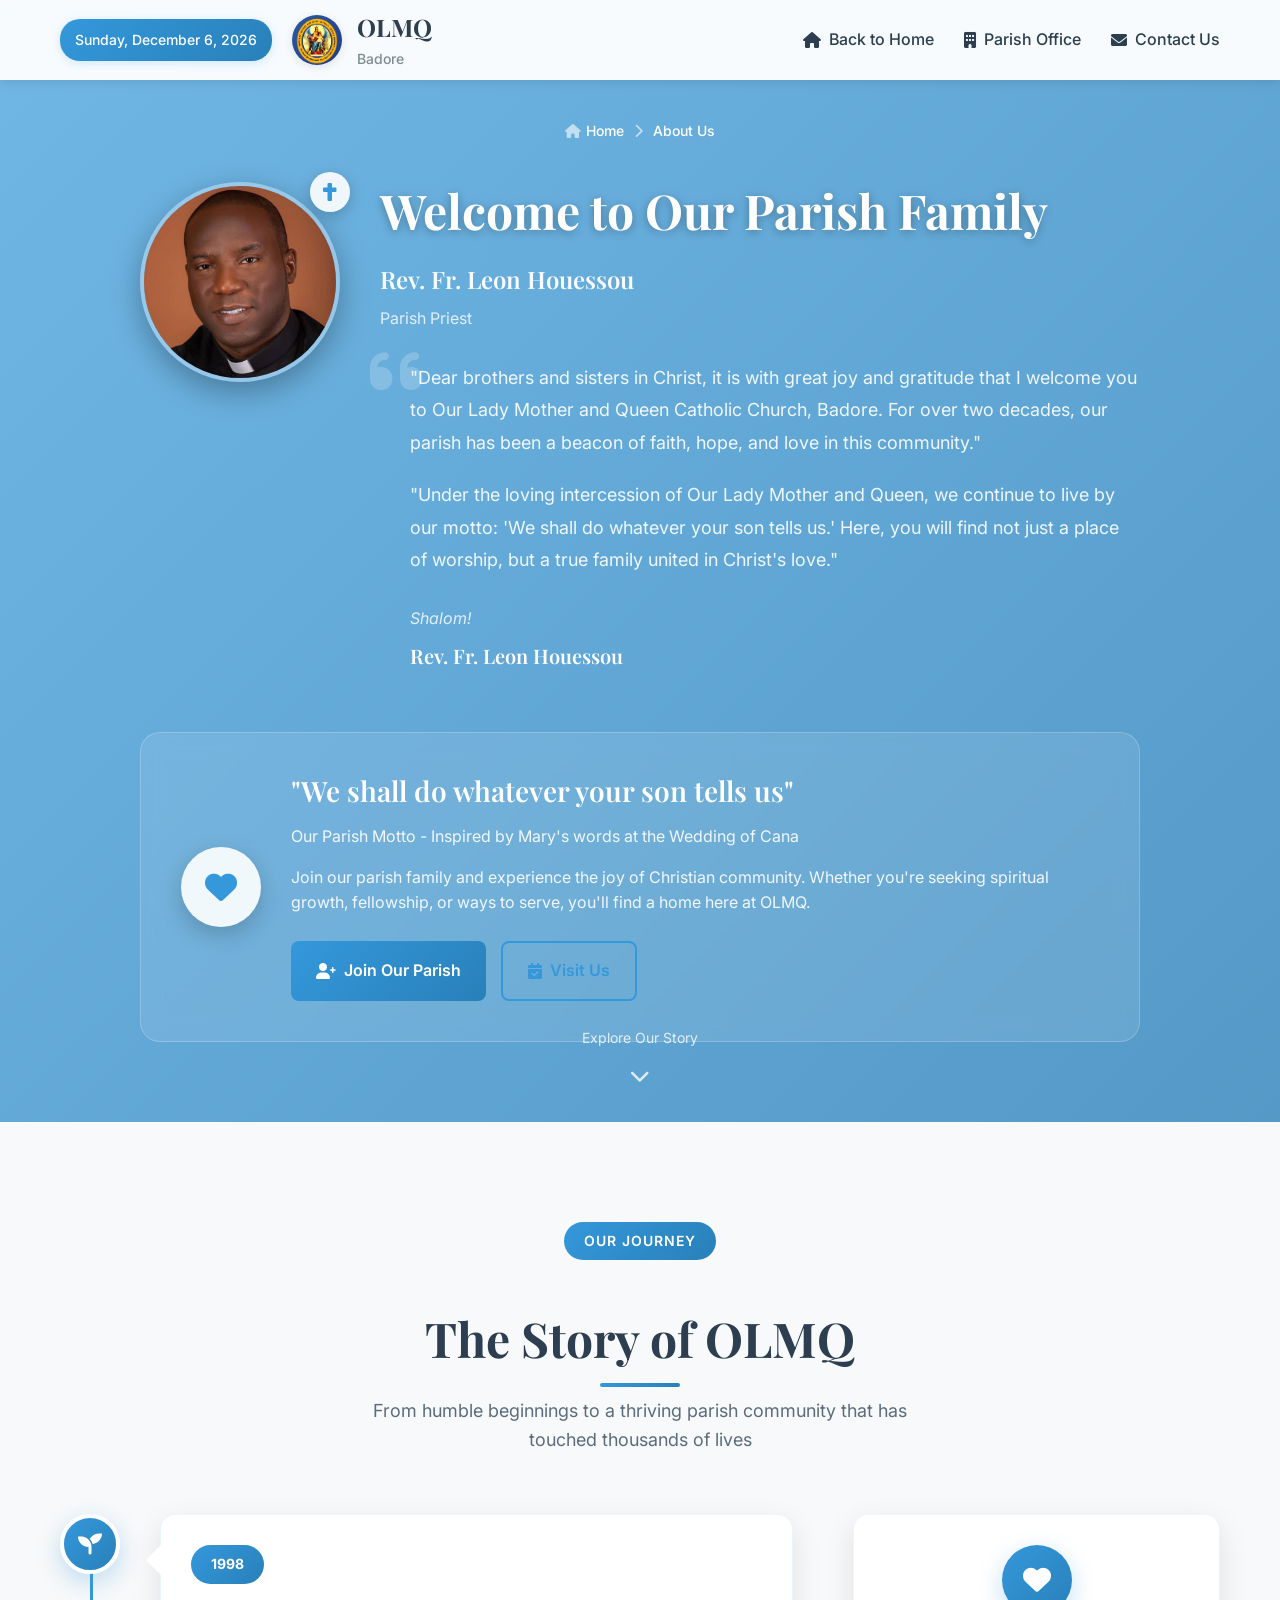
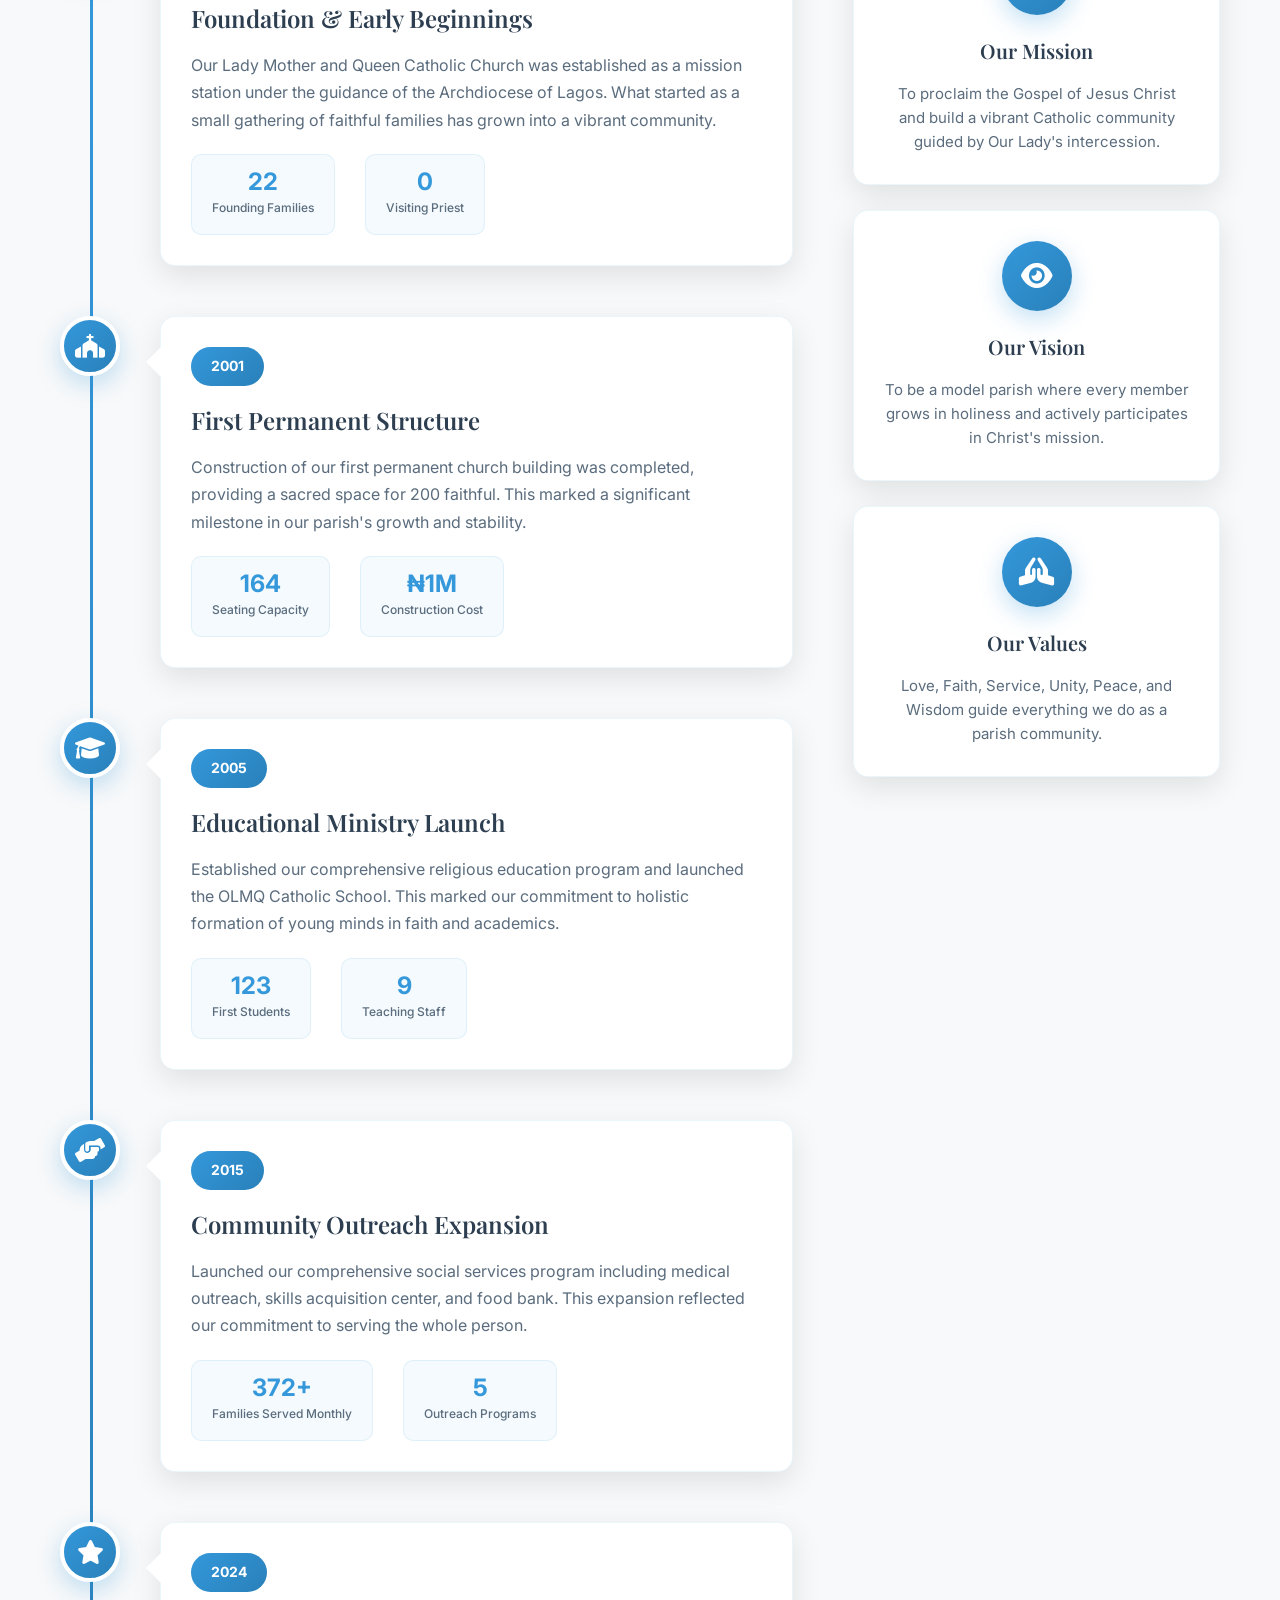
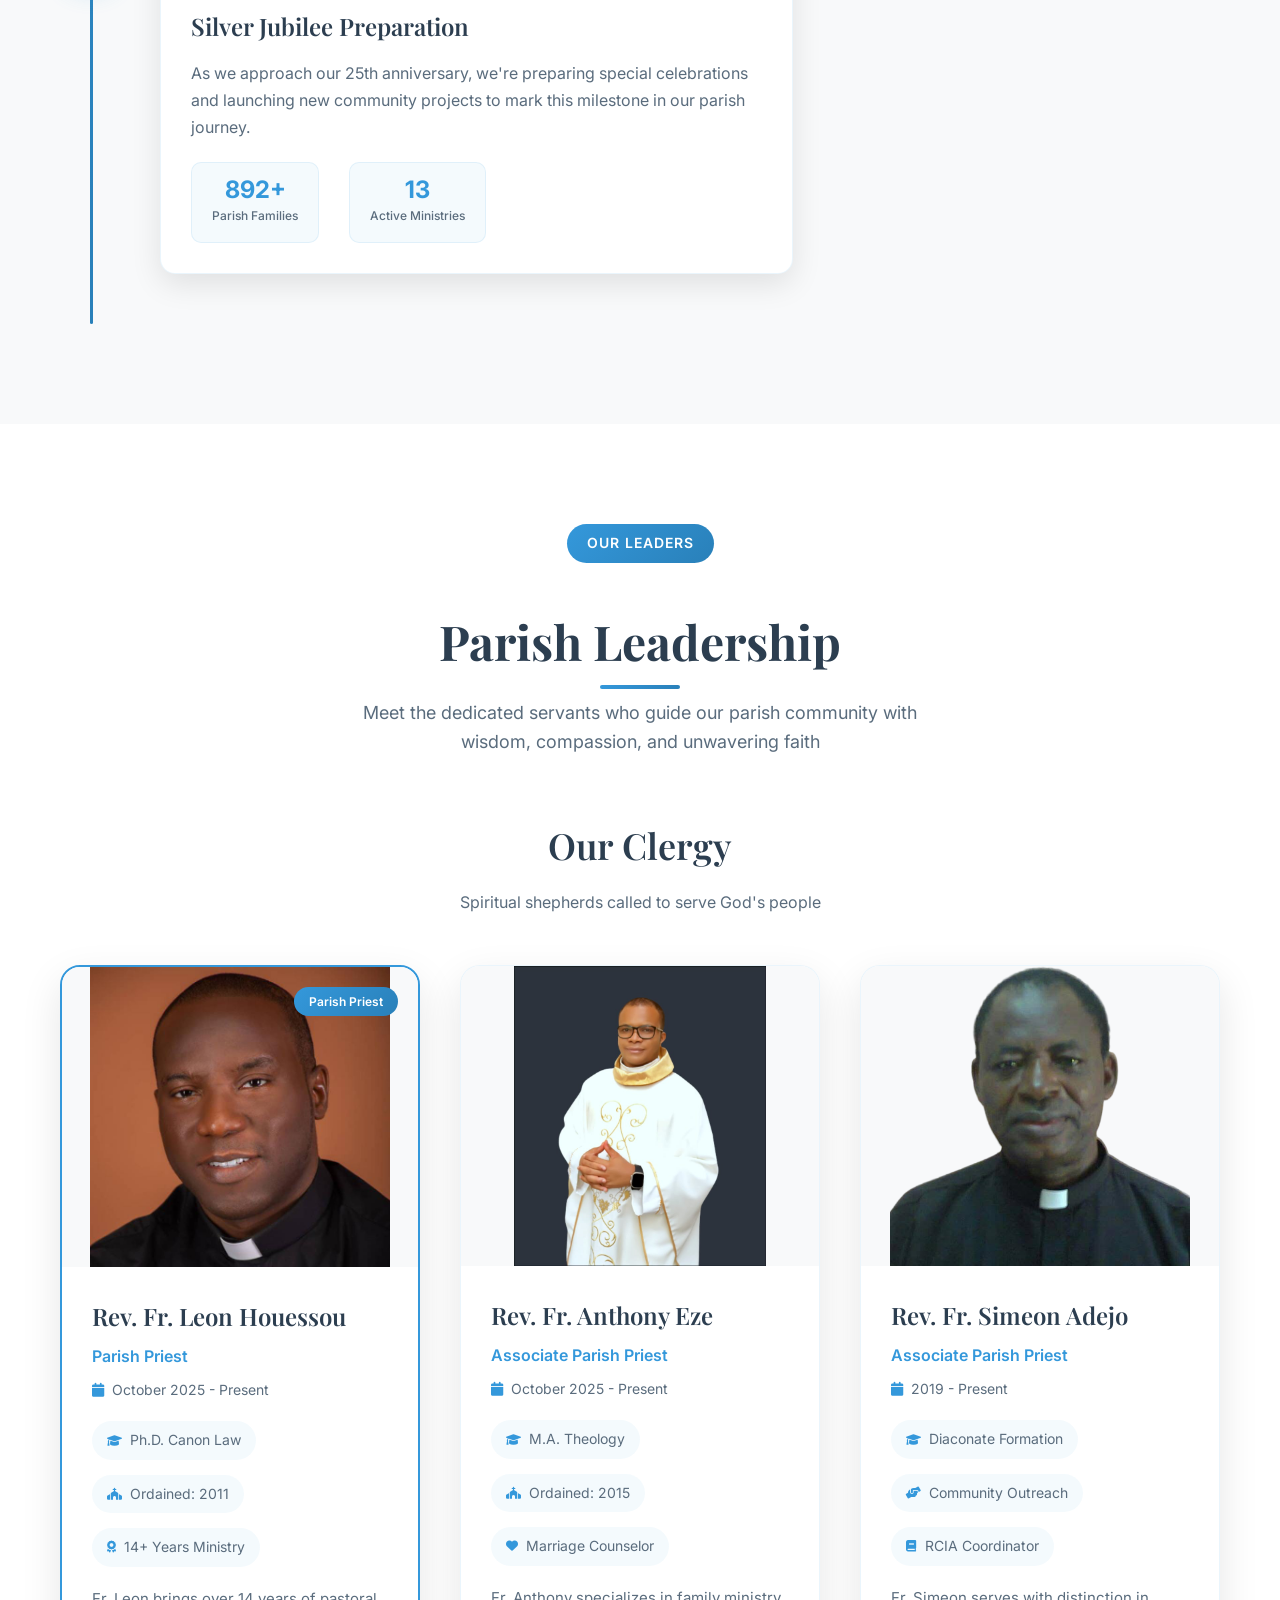
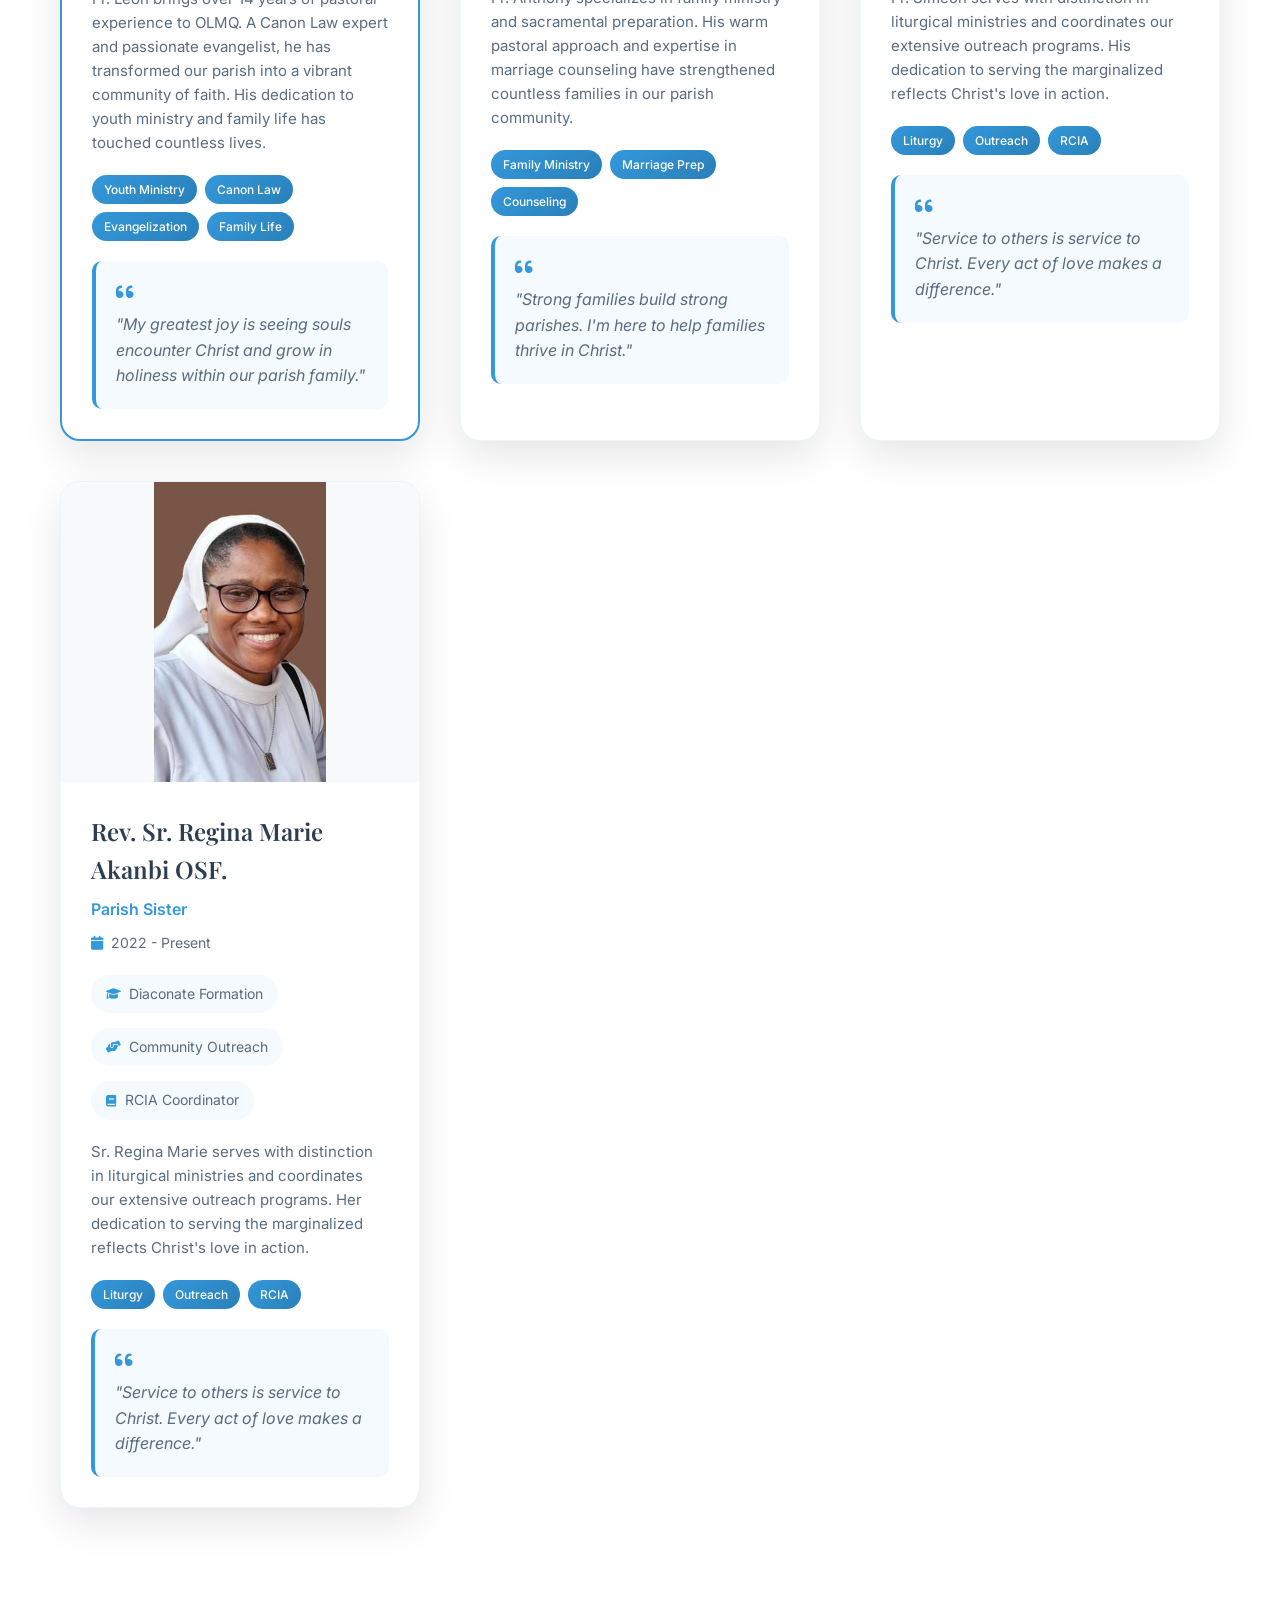
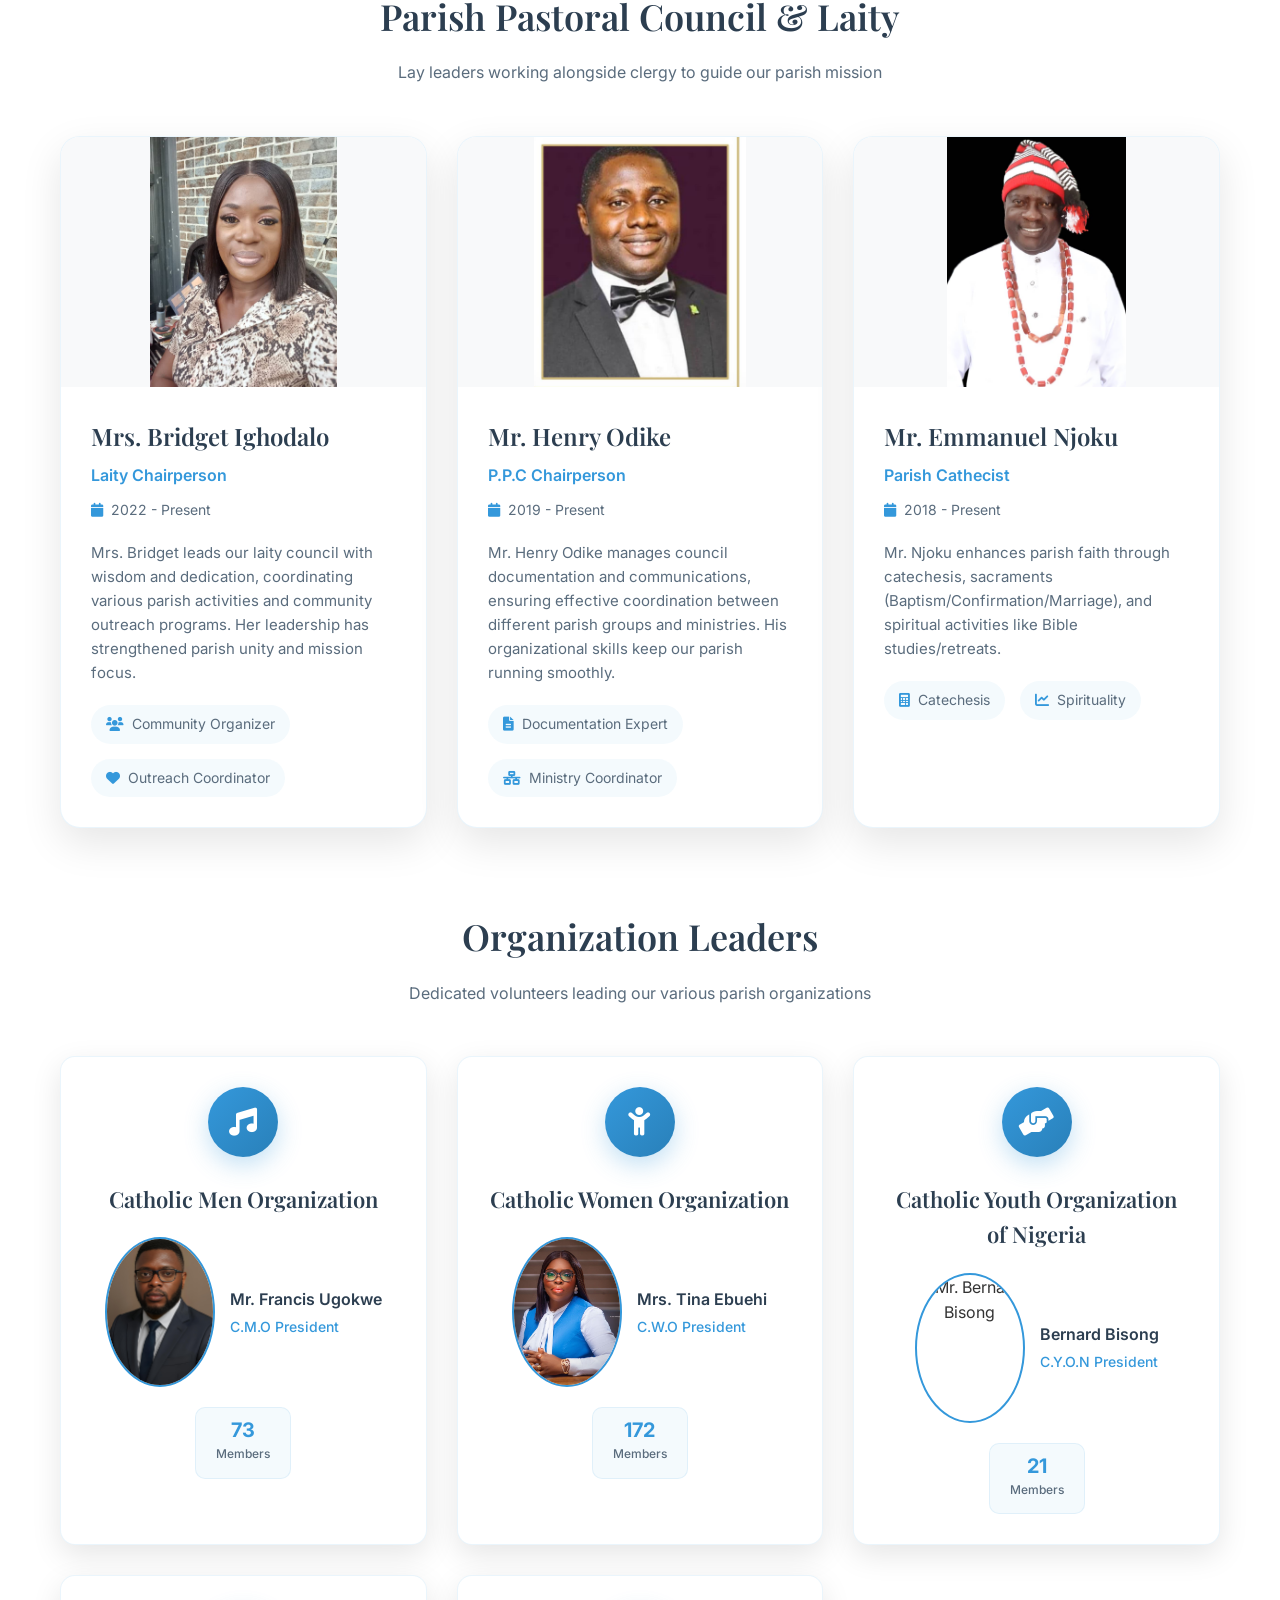
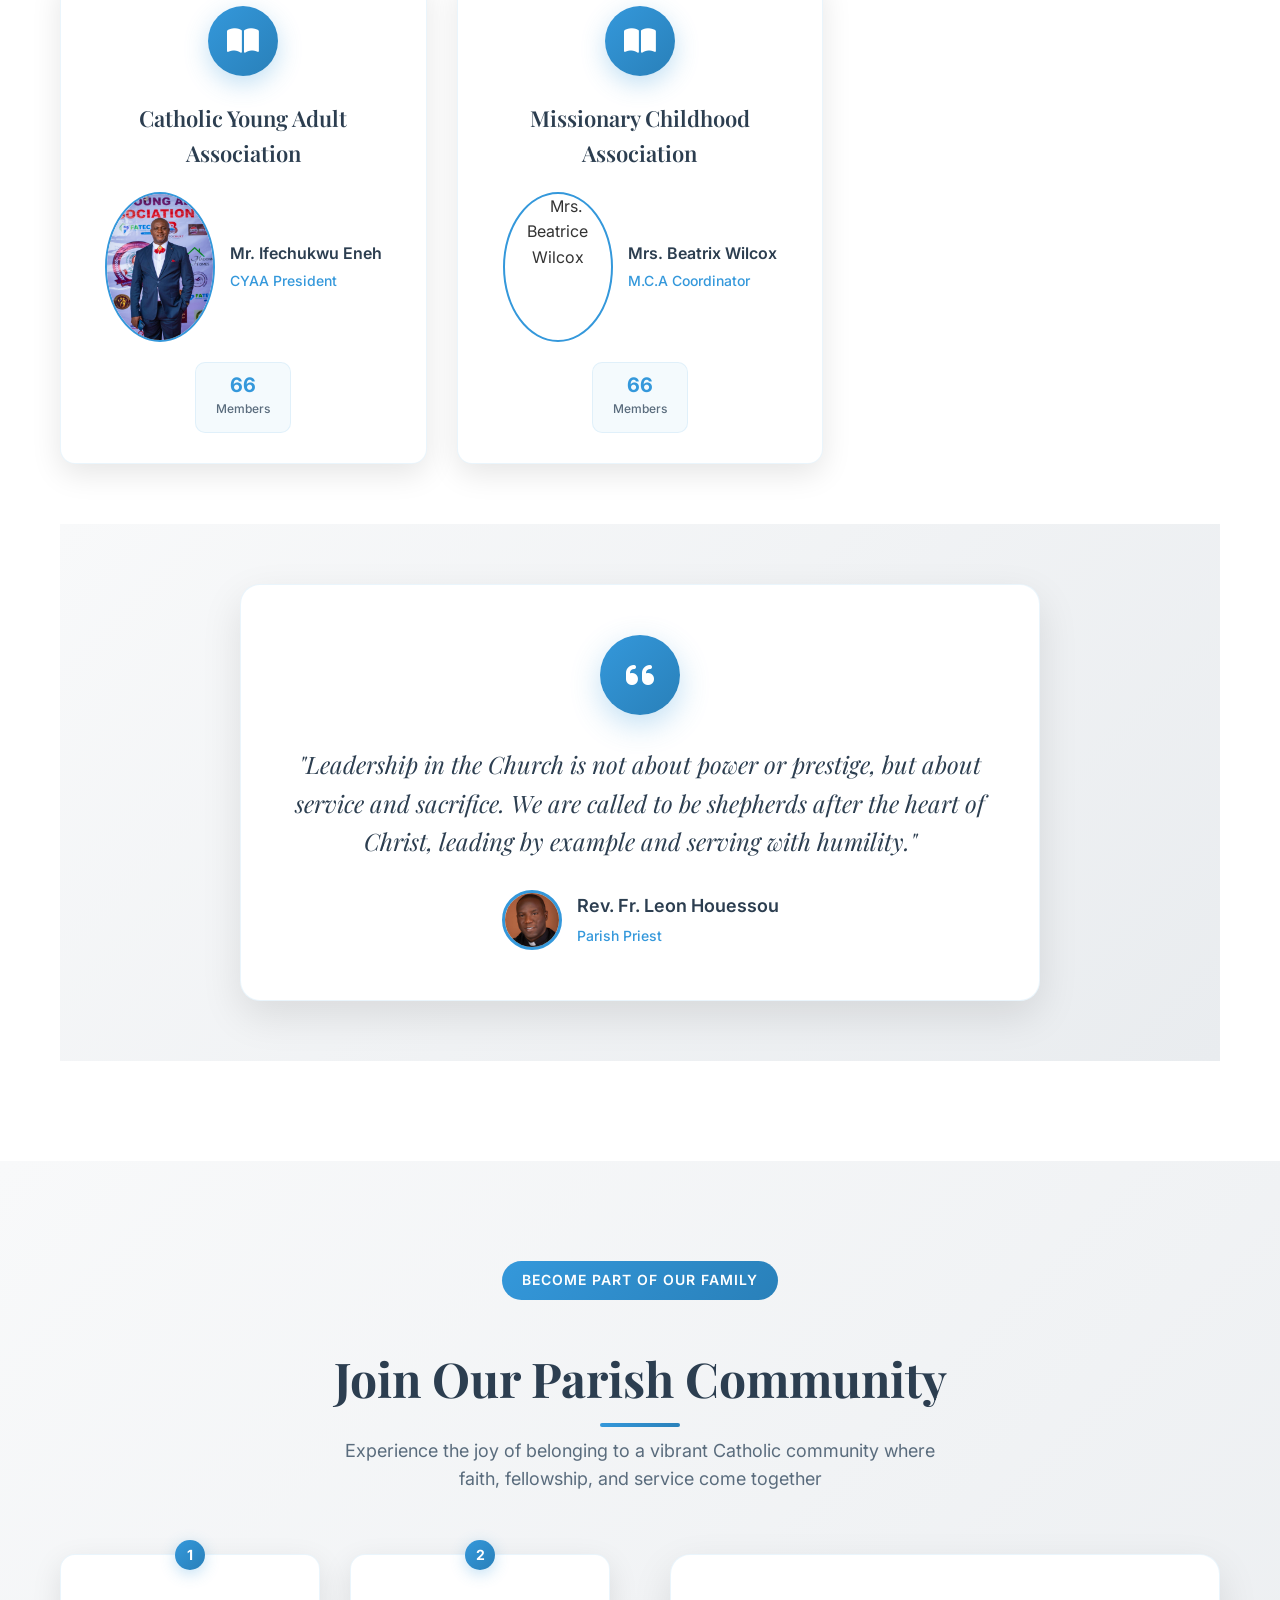
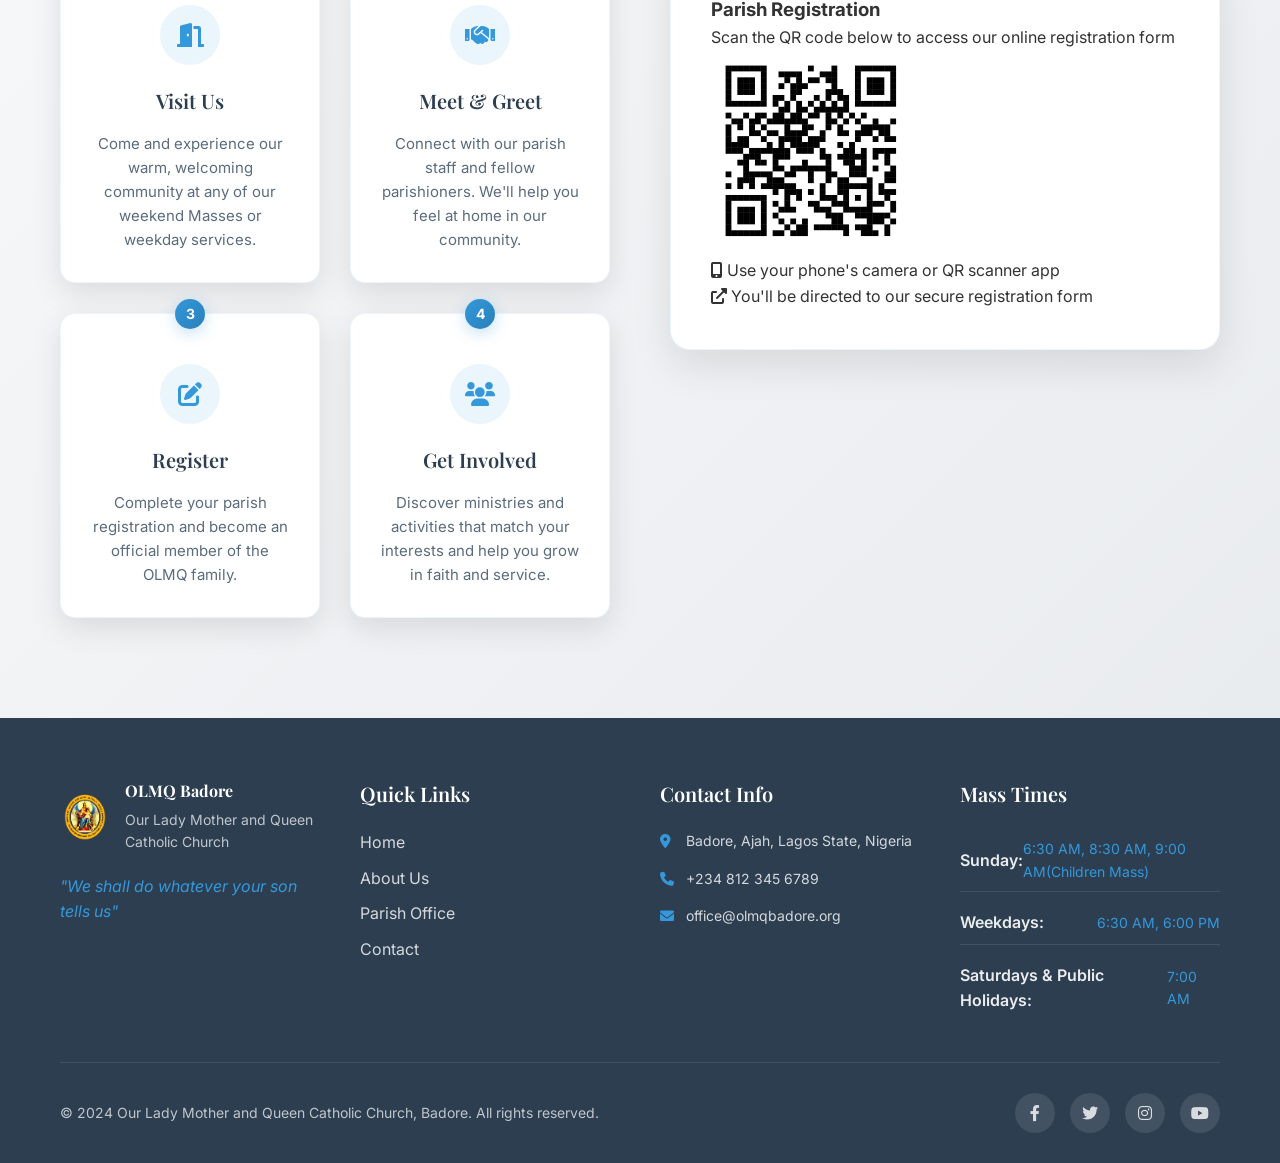
==== commit 9b1b7532: "made some minor changes" ====
--- a/about.html
+++ b/about.html
@@ -630,10 +630,10 @@
               <div class="leader-info">
                 <div class="leader-header">
                   <h4 class="leader-name">Rev. Sr. Regina Marie Akanbi OSF.</h4>
-                  <p class="leader-position">Franciscan Sister</p>
+                  <p class="leader-position">Parish Sister</p>
                   <div class="leader-tenure">
                     <i class="fas fa-calendar"></i>
-                    <span>2019 - Present</span>
+                    <span>2022 - Present</span>
                   </div>
                 </div>
 
